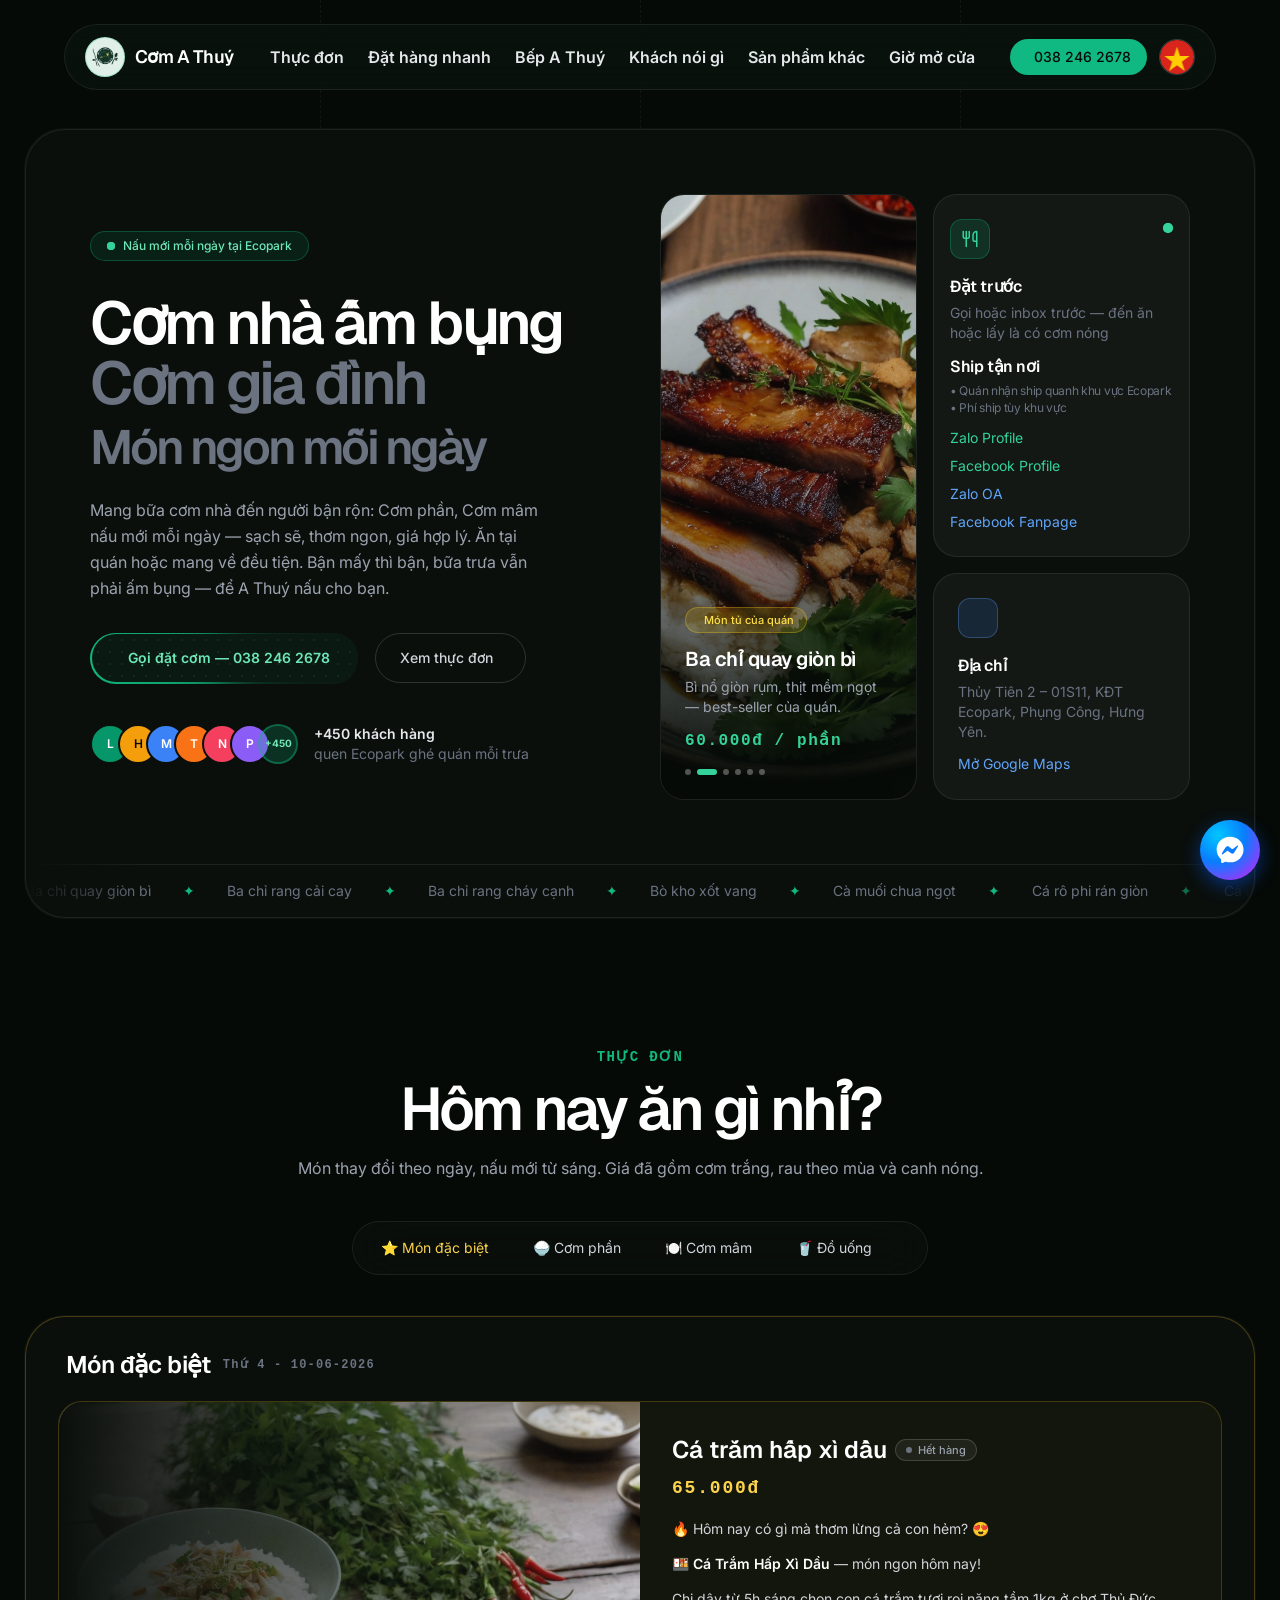
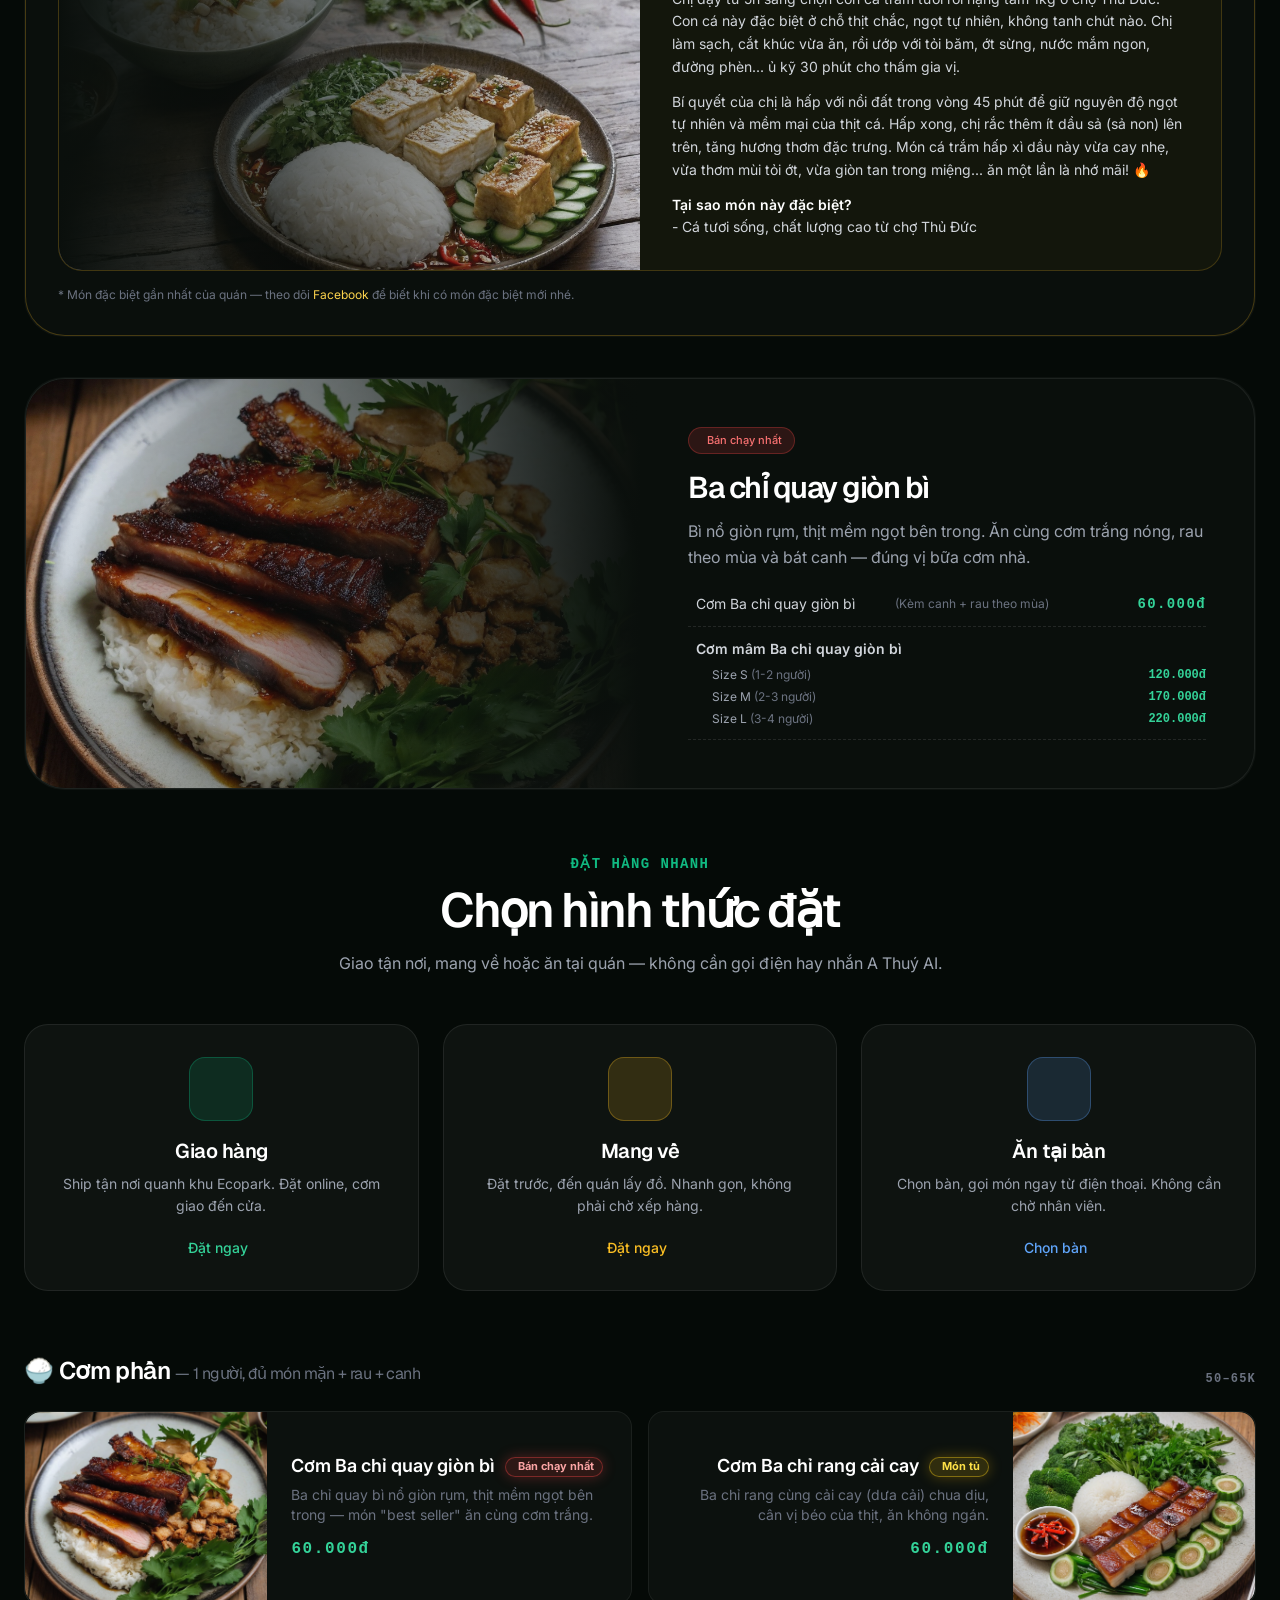
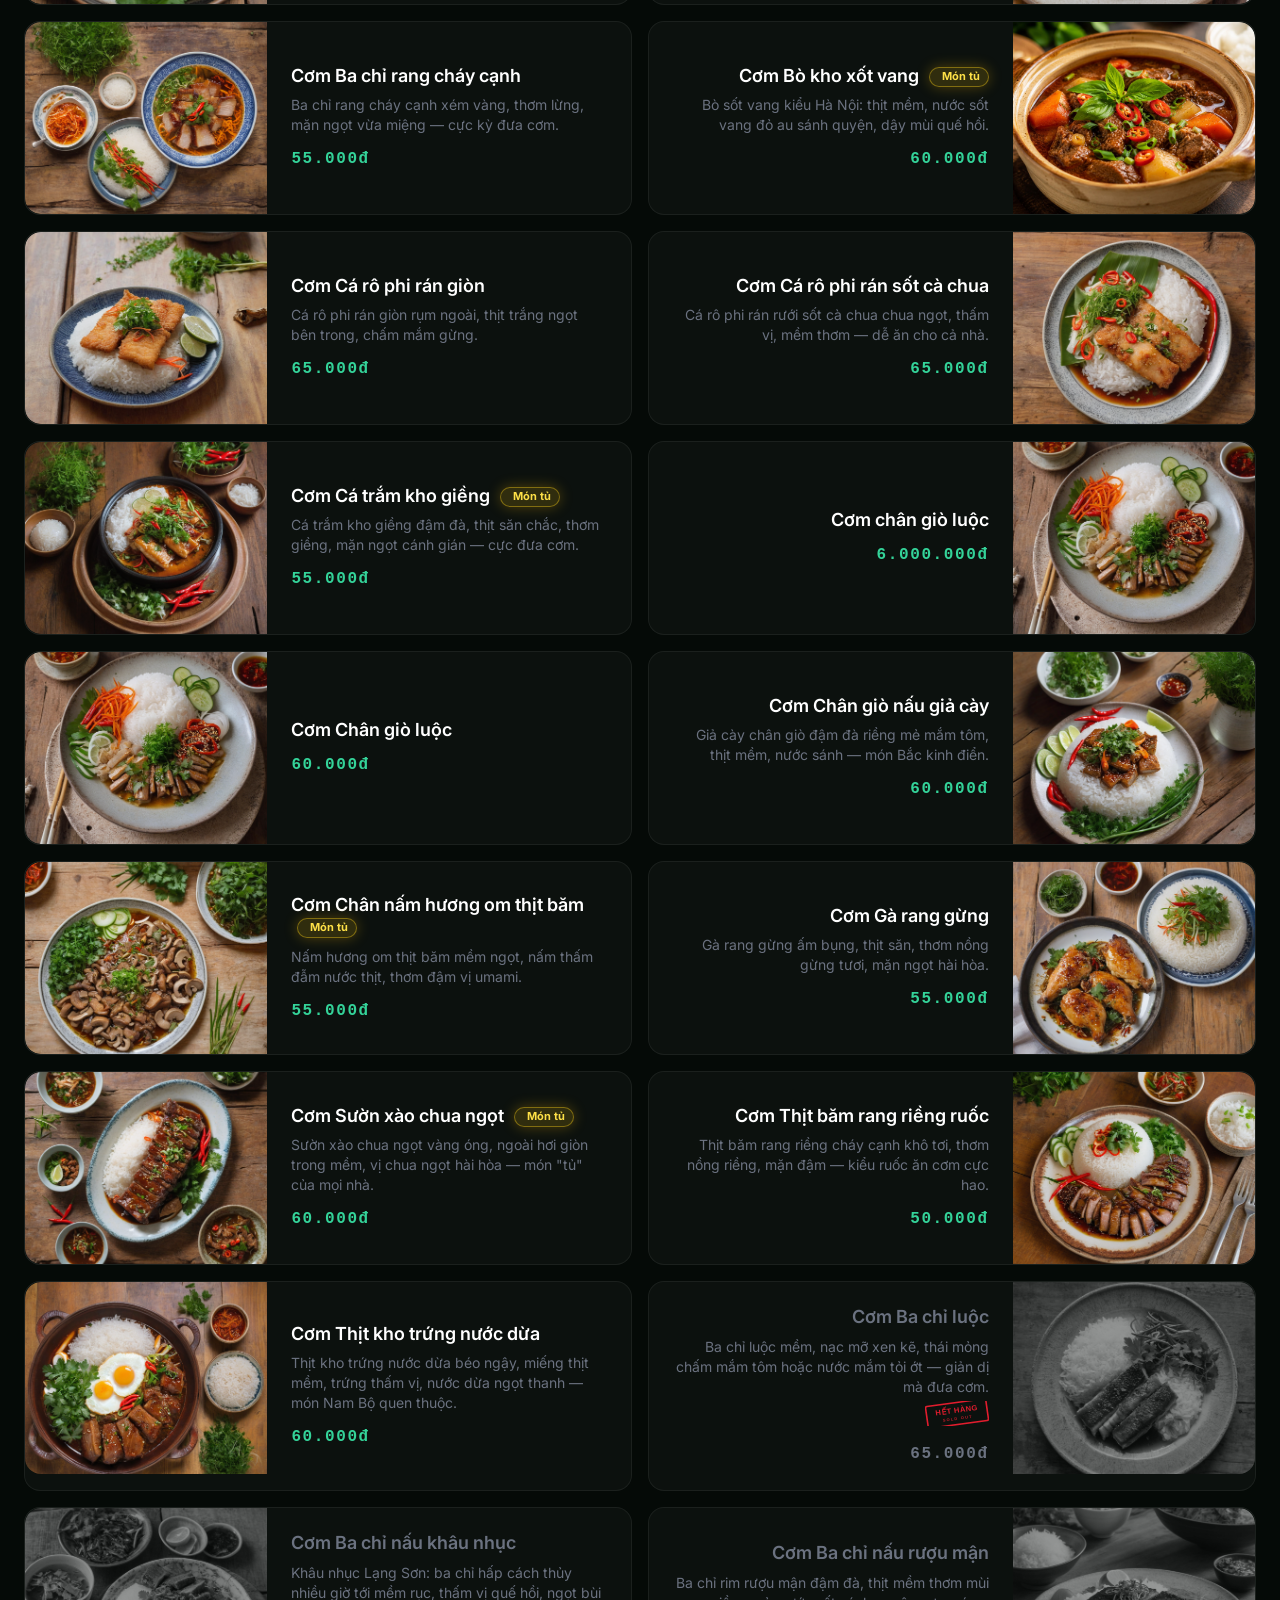
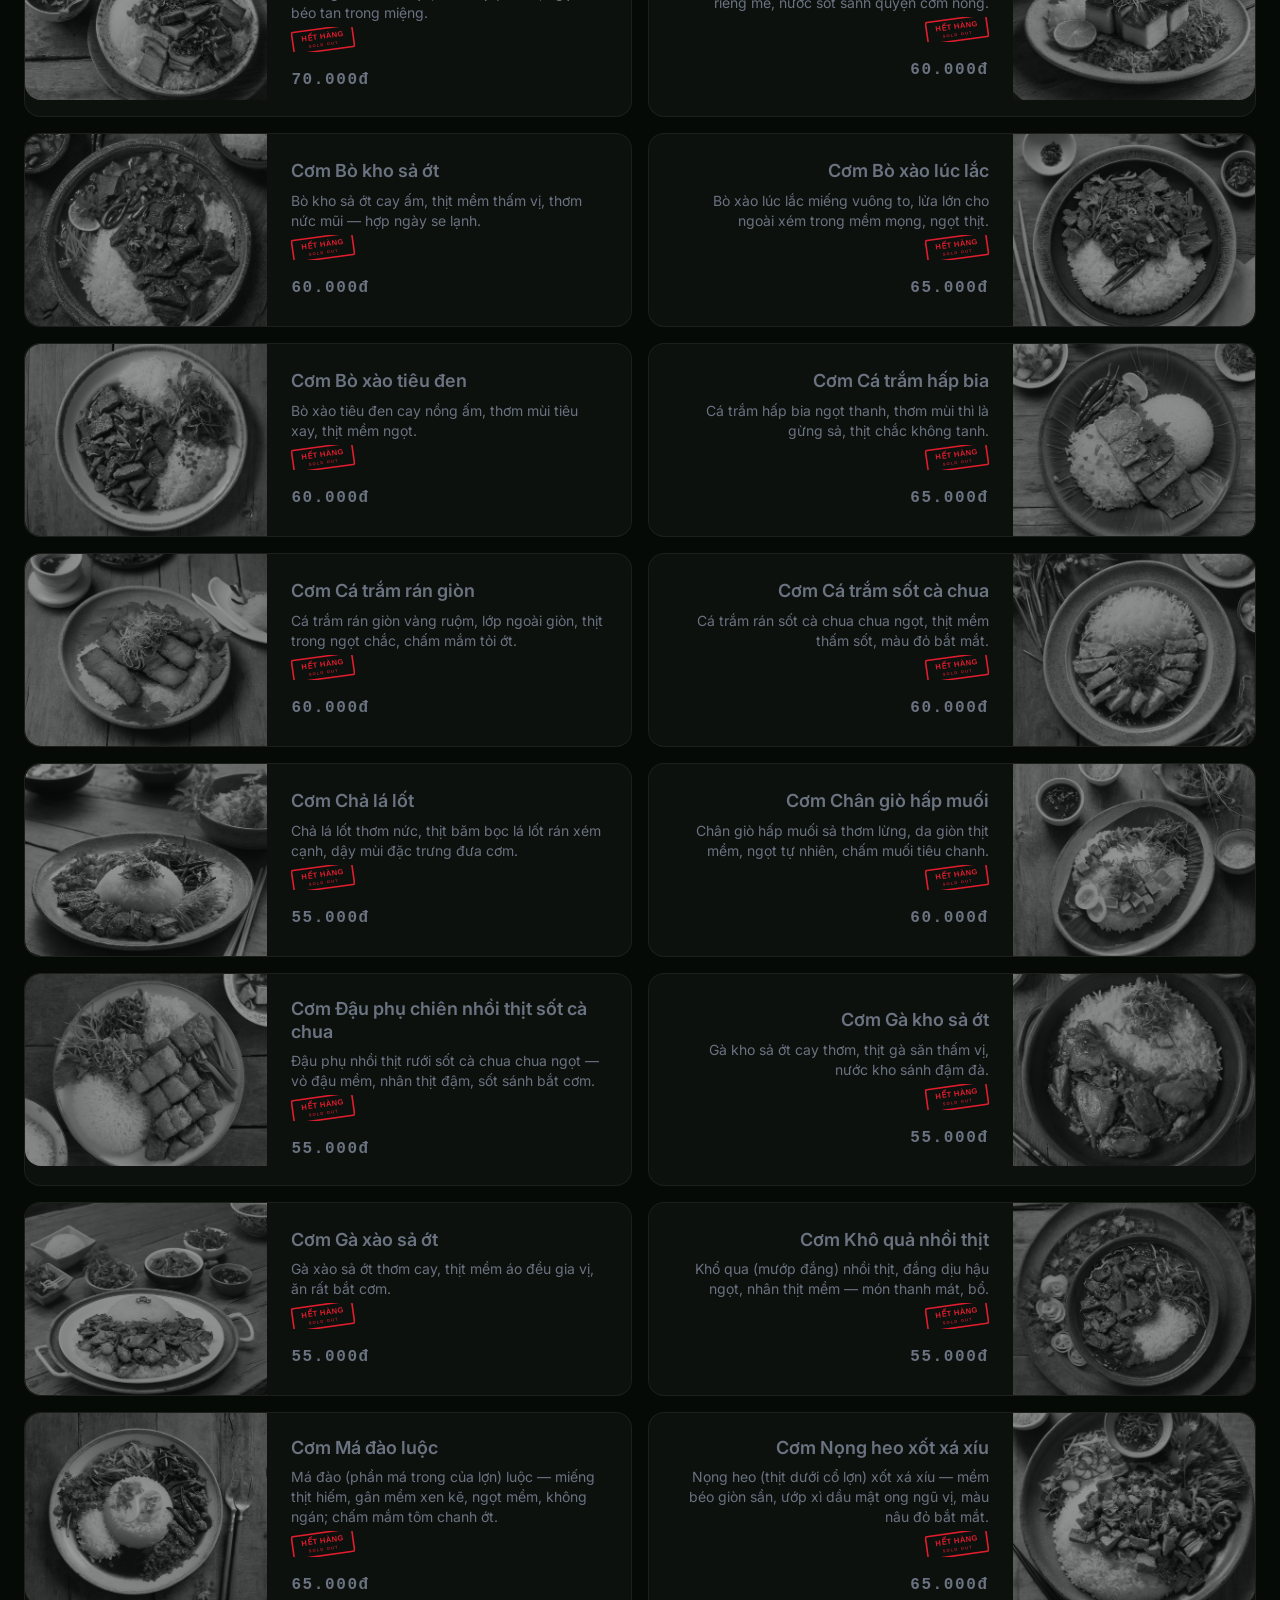
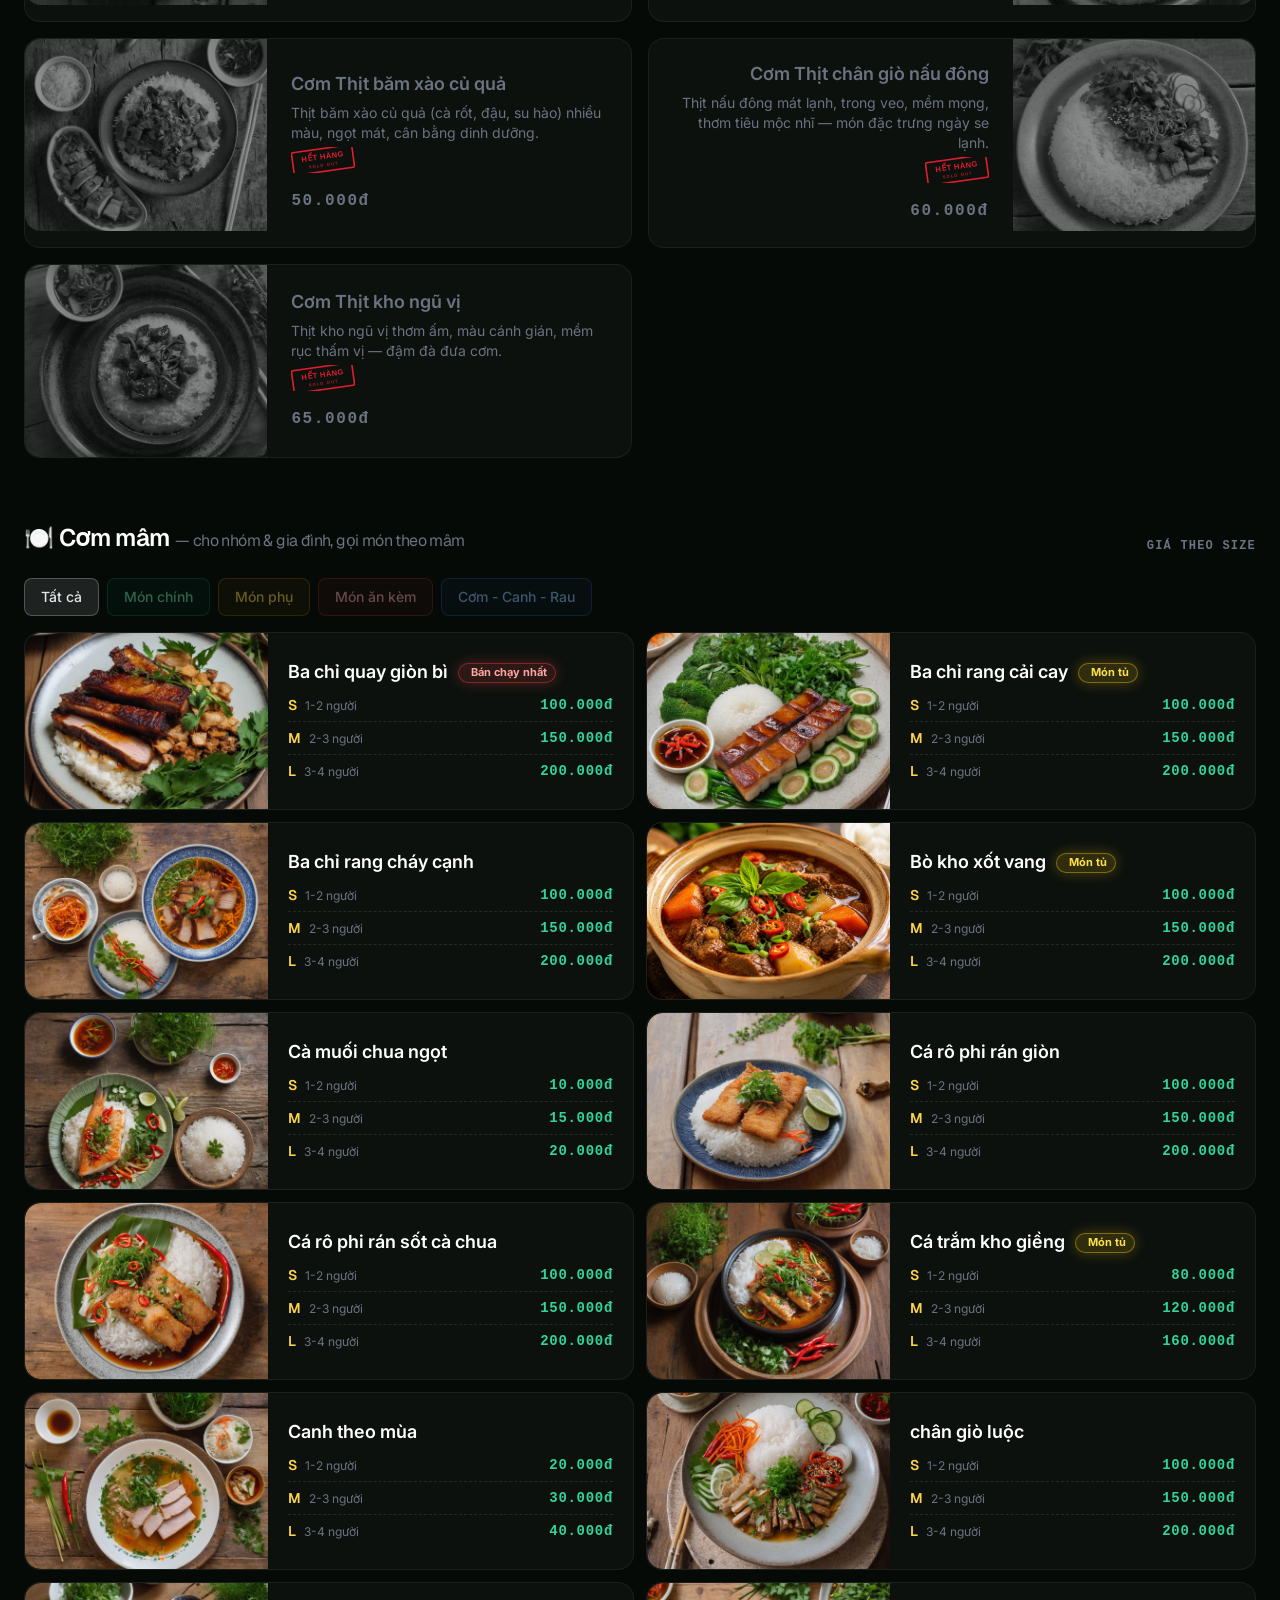
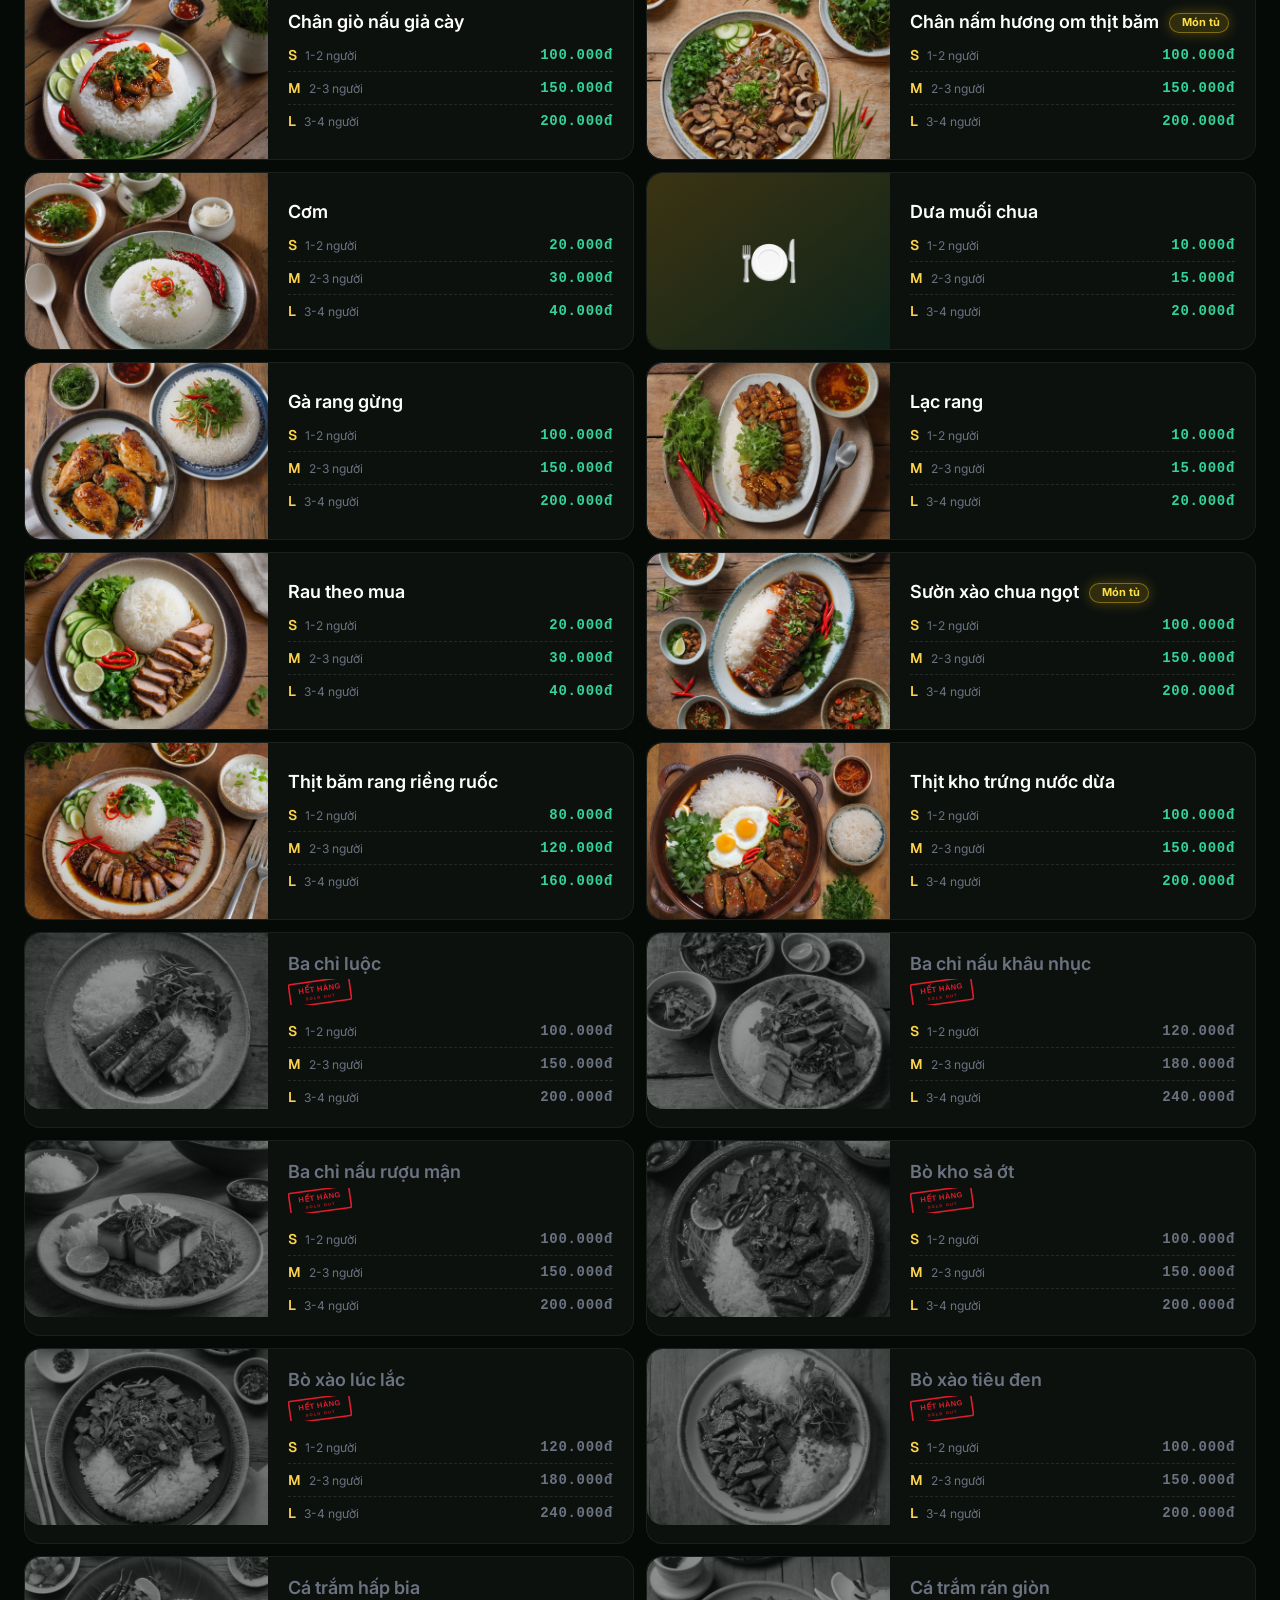
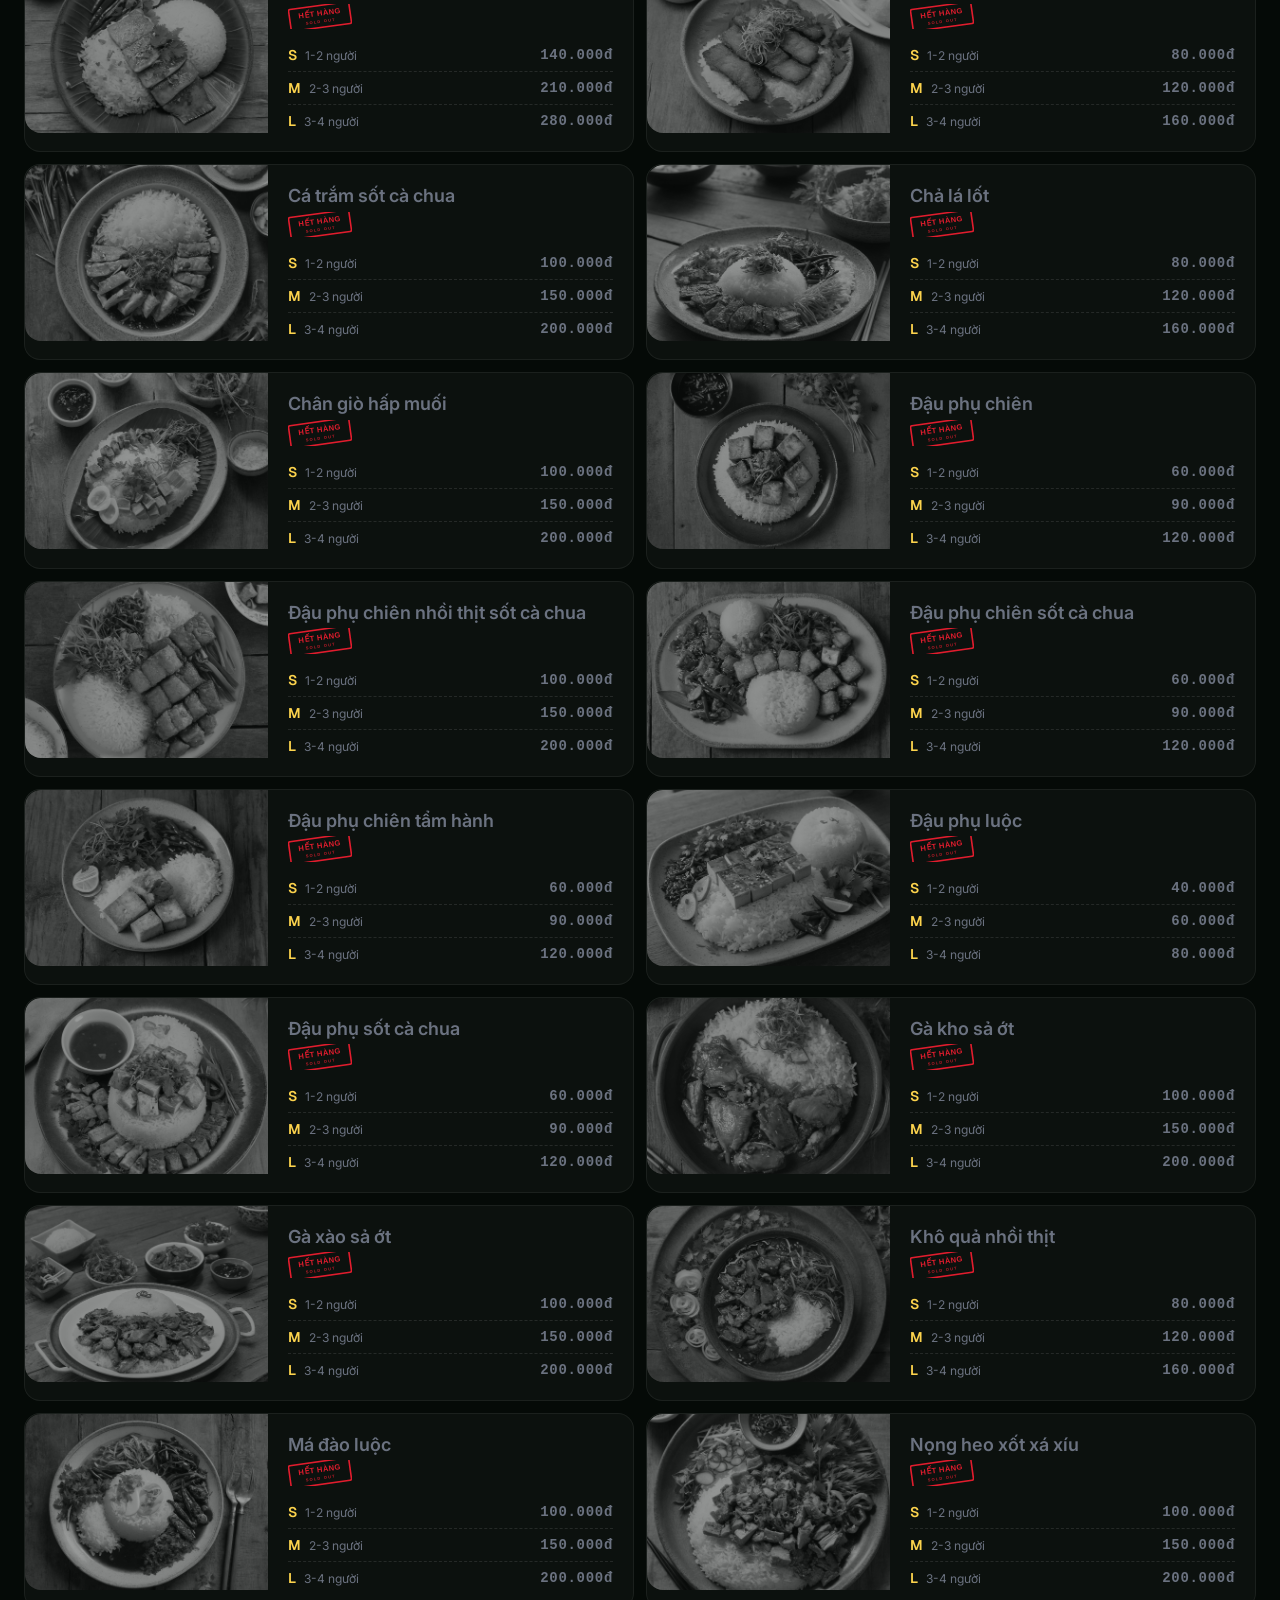
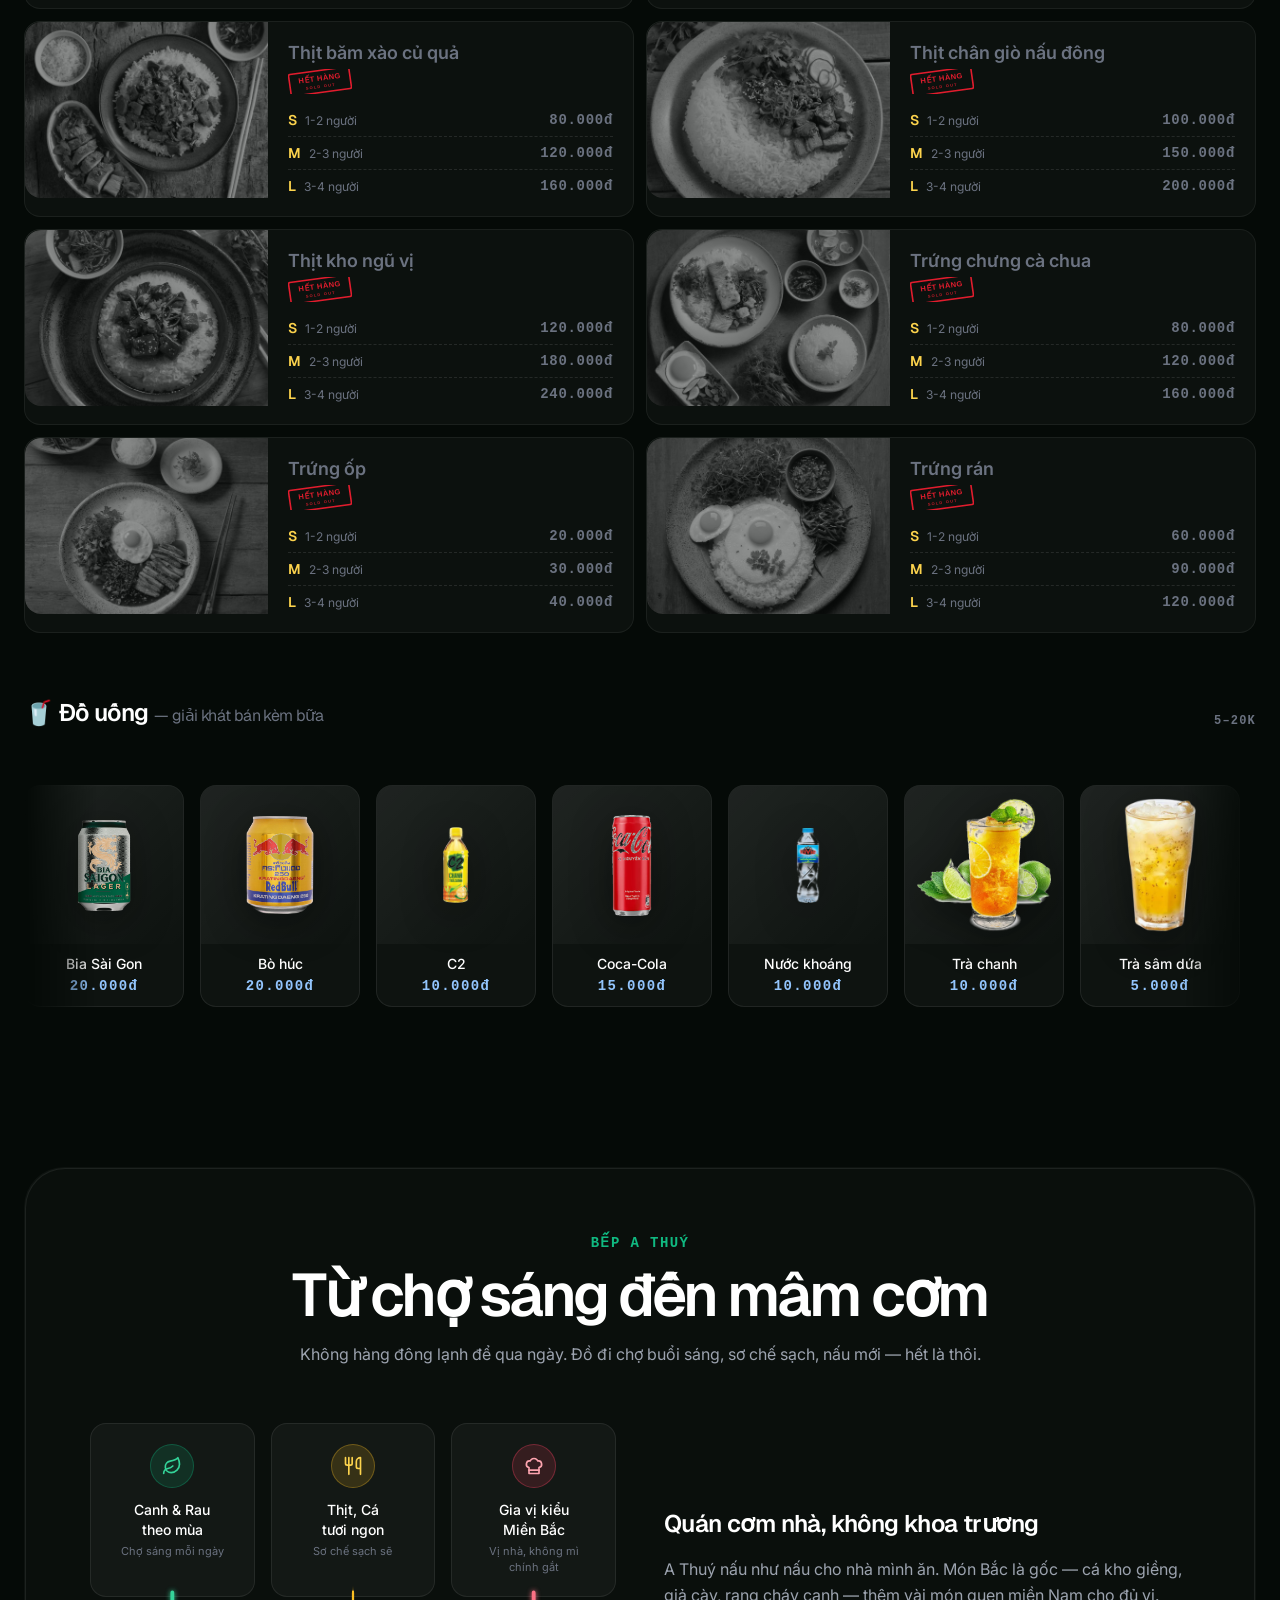
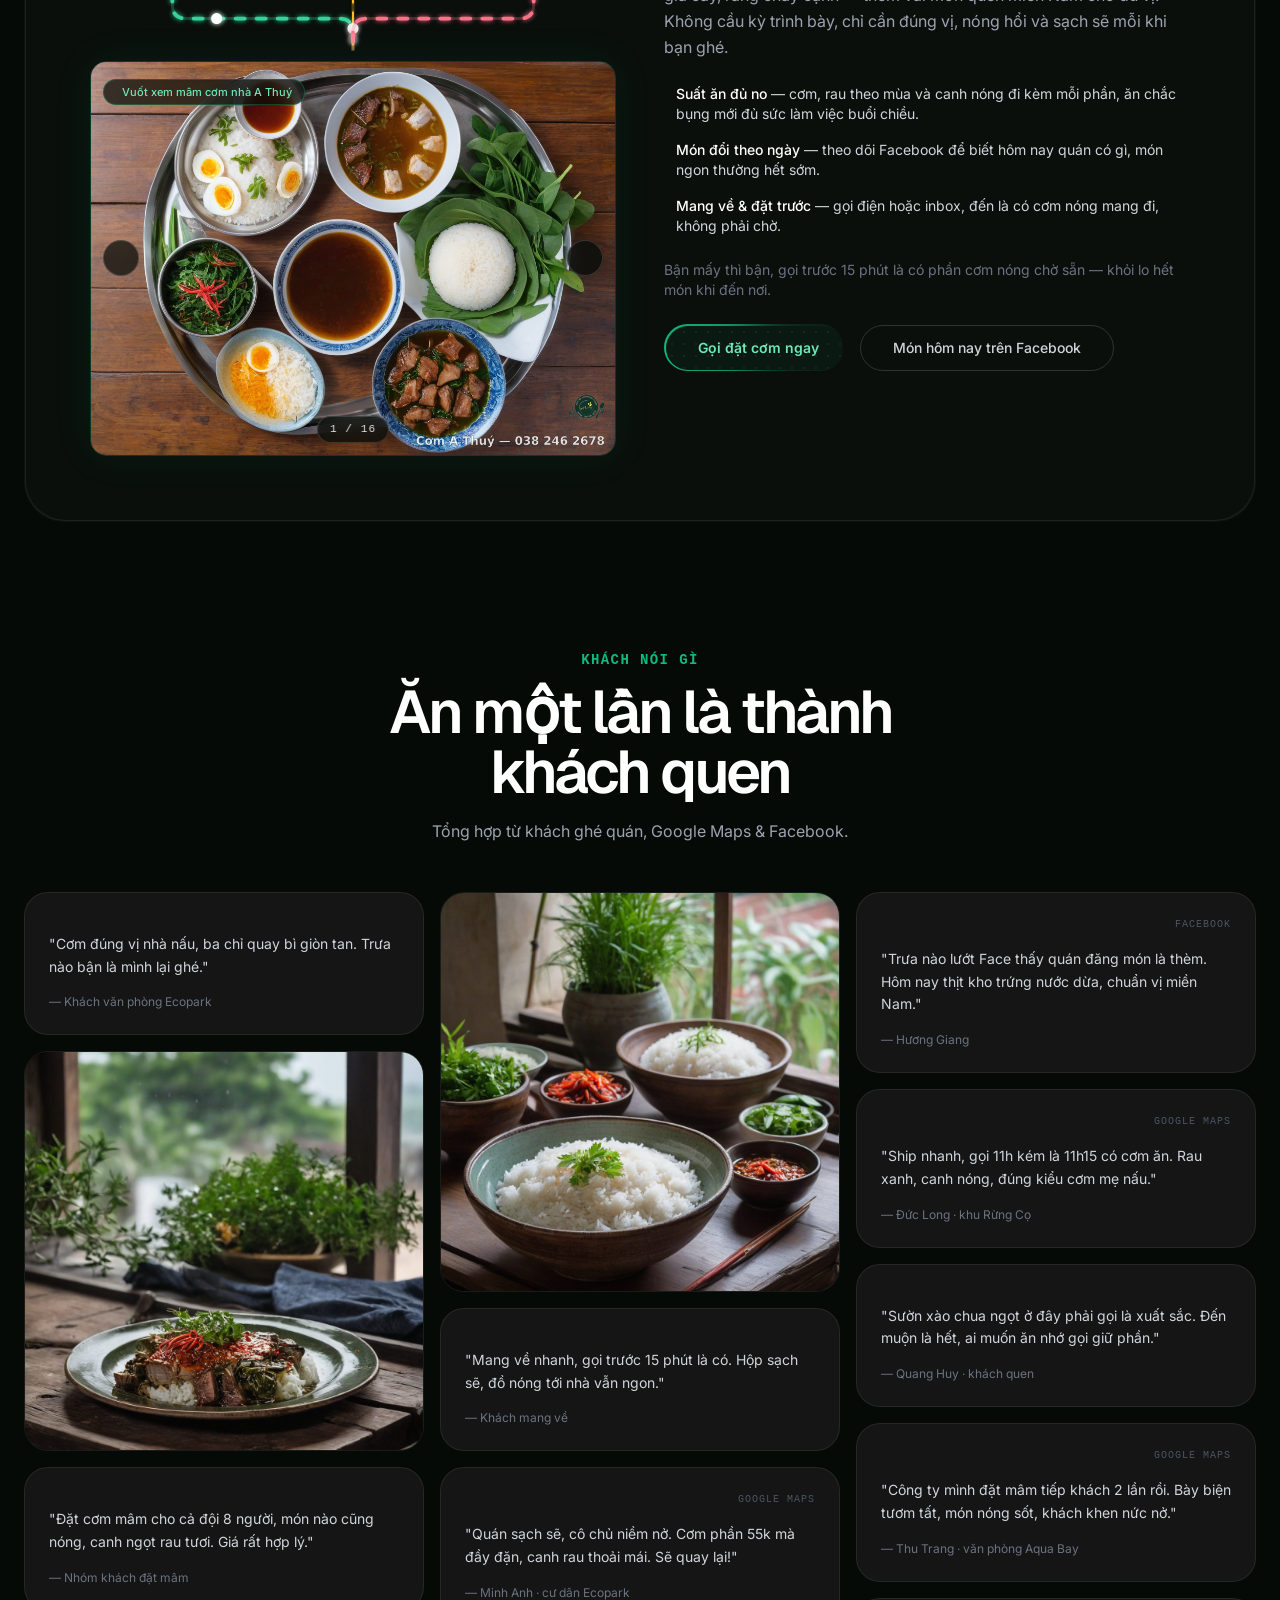
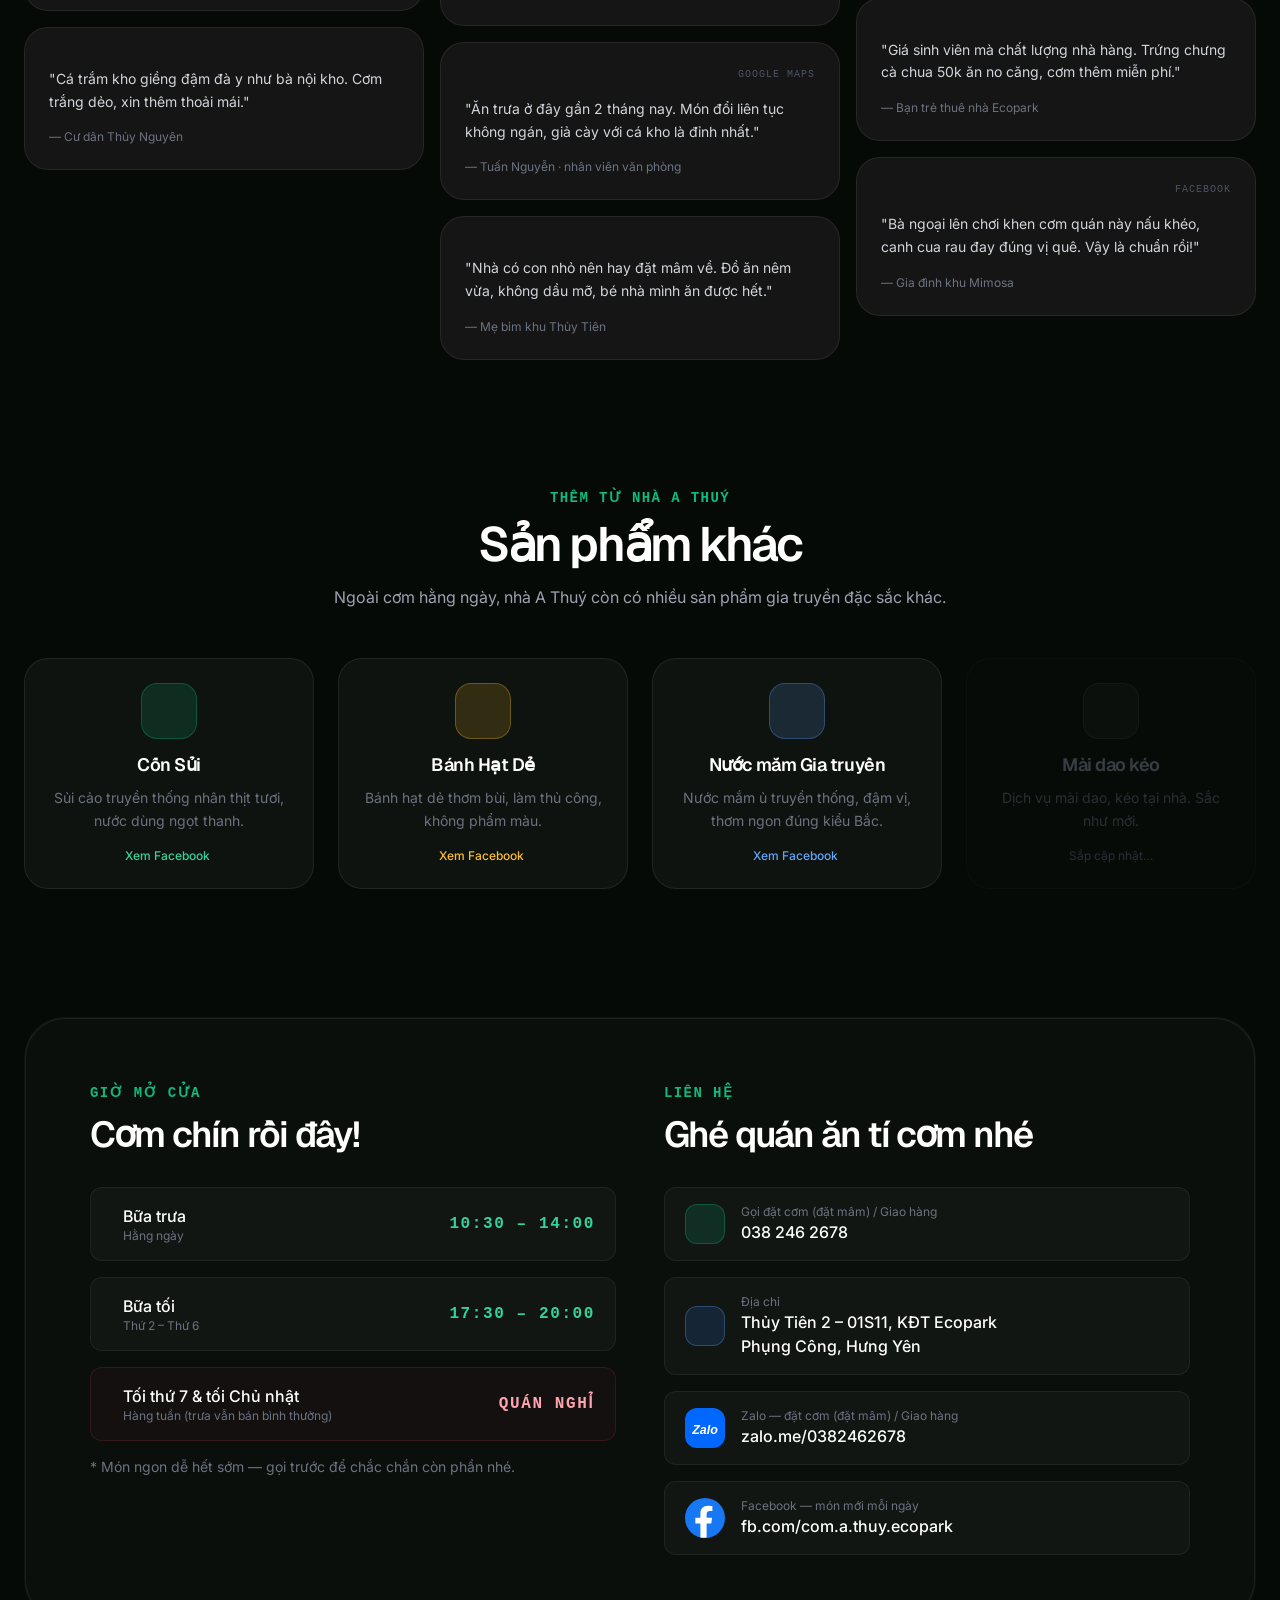
==== index.html @ 628eebf4 "deploy 2026-07-22 18:22:07" ====
<!DOCTYPE html>
<html lang="vi">
<head>
  <meta charset="UTF-8">
  <meta name="viewport" content="width=device-width, initial-scale=1.0">
  <title>Cơm A Thuý — Cơm nhà ấm bụng tại Ecopark</title>
  <link rel="icon" type="image/png" href="assets/img/logo.png">
  <meta name="description" content="Cơm A Thuý — quán cơm nhà tại KĐT Ecopark. Cơm phần, cơm mâm nấu mới mỗi ngày, sạch, thơm, giá hợp lý. Gọi 038 246 2678.">
  <!-- Self-hosted (verified sha384) — tránh rủi ro CDN & lỗi CORS khi mở file trực tiếp -->
  <script src="assets/js/tailwind-3.4.16.min.js"></script>
  <script src="assets/js/iconify-icon-2.1.0.min.js"></script>
  <link rel="preconnect" href="https://fonts.googleapis.com">
  <link rel="preconnect" href="https://fonts.gstatic.com" crossorigin>
  <link href="https://fonts.googleapis.com/css2?family=Inter:wght@300;400;500;600&family=Geist:wght@300;400;500;600;700&display=swap" rel="stylesheet">
  <script>
    tailwind.config = {
      theme: {
        extend: {
          fontFamily: {
            sans: ['Inter', 'sans-serif'],
            display: ['Geist', 'sans-serif'],
          },
          colors: {
            night: '#050a07',
            surface: '#0a0f0c',
          }
        }
      }
    }
  </script>
  <style>
    body { font-family: 'Inter', sans-serif; }
    .font-display { font-family: 'Geist', sans-serif; }

    /* ===== Spotlight card (mouse-tracking radial gradient) ===== */
    .spotlight-card {
      position: relative;
      border-radius: 40px;
      background: rgba(255, 255, 255, 0.04);
      overflow: hidden;
    }
    .spotlight-card::before {
      content: "";
      position: absolute;
      inset: 0;
      border-radius: inherit;
      opacity: 0;
      transition: opacity 0.5s ease;
      background: radial-gradient(600px circle at var(--mouse-x, 50%) var(--mouse-y, 50%), rgba(16, 185, 129, 0.15), transparent 40%);
      z-index: 1;
      pointer-events: none;
    }
    .spotlight-card:hover::before { opacity: 1; }
    .spotlight-inner {
      position: relative;
      border-radius: 40px;
      background: #0a0f0c;
      margin: 1px;
      z-index: 2;
      overflow: hidden;
    }
    .spotlight-inner::after {
      content: "";
      position: absolute;
      inset: 0;
      border-radius: inherit;
      opacity: 0;
      transition: opacity 0.5s ease;
      background: radial-gradient(800px circle at var(--mouse-x, 50%) var(--mouse-y, 50%), rgba(16, 185, 129, 0.06), transparent 40%);
      pointer-events: none;
    }
    .spotlight-card:hover .spotlight-inner::after { opacity: 1; }

    /* ===== Glass nav ===== */
    .glass-nav {
      backdrop-filter: blur(16px);
      -webkit-backdrop-filter: blur(16px);
      background: rgba(10, 20, 15, 0.7);
      border: 1px solid rgba(255, 255, 255, 0.08);
    }

    /* ===== Ticker ===== */
    @keyframes ticker { 0% { transform: translateX(0); } 100% { transform: translateX(-50%); } }
    .ticker-track { animation: ticker 60s linear infinite; }
    .ticker-wrap:hover .ticker-track { animation-play-state: paused; }

    /* ===== Đồ uống: marquee 1 dòng chạy vô tận + hover phóng to (Task 4) ===== */
    @keyframes drink-marquee { from { transform: translateX(0); } to { transform: translateX(-50%); } }
    .drink-marquee { animation: drink-marquee 32s linear infinite; width: max-content; }
    .drink-marquee:hover { animation-play-state: paused; }      /* rê vào là dừng để xem */
    .drink-card { transition: transform 0.45s cubic-bezier(0.22, 1, 0.36, 1), border-color 0.45s, box-shadow 0.45s, filter 0.45s, opacity 0.45s; }
    .drink-card:hover {
      transform: scale(1.55);                                    /* chỉ vào ảnh nào → ảnh đó phóng TO hẳn */
      z-index: 30;
      border-color: rgba(96, 165, 250, 0.65);
      box-shadow: 0 26px 64px rgba(0, 0, 0, 0.6);
    }
    /* Rê vào 1 ly → các ly còn lại mờ + lùi nhẹ để ly đang xem nổi bật hẳn */
    #do-uong-list:hover .drink-card:not(:hover) { filter: blur(3px) brightness(0.55); opacity: 0.5; transform: scale(0.92); }
    @media (prefers-reduced-motion: reduce) { .drink-marquee { animation: none; } }

    /* ===== Task: cờ quốc gia cho nút đổi ngôn ngữ — dùng SVG nhúng thay vì emoji cờ 🇻🇳/🇺🇸
       (Windows/Chrome không có font glyph cho emoji cờ, tự fallback hiện chữ "VN"/"US" xấu) ===== */
    .flag-icon {
      display: inline-block; width: 20px; height: 14px; border-radius: 2px;
      background-size: cover; background-position: center; box-shadow: 0 0 0 1px rgba(255,255,255,0.15);
      flex-shrink: 0;
    }
    #lang-toggle-label.flag-icon { width: 100%; height: 100%; border-radius: 50%; box-shadow: none; }
    .flag-icon-vn { background-image: url("data:image/svg+xml,%3Csvg xmlns='http://www.w3.org/2000/svg' viewBox='0 0 30 20'%3E%3Crect width='30' height='20' fill='%23DA251D'/%3E%3Cpath fill='%23FFCD00' d='M15 4l1.76 5.42h5.7l-4.61 3.35 1.76 5.42L15 14.84l-4.61 3.35 1.76-5.42-4.61-3.35h5.7z'/%3E%3C/svg%3E"); }
    .flag-icon-us { background-image: url("data:image/svg+xml,%3Csvg xmlns='http://www.w3.org/2000/svg' viewBox='0 0 30 20'%3E%3Crect width='30' height='20' fill='%23B22234'/%3E%3Cg fill='%23fff'%3E%3Crect y='1.54' width='30' height='1.54'/%3E%3Crect y='4.62' width='30' height='1.54'/%3E%3Crect y='7.69' width='30' height='1.54'/%3E%3Crect y='10.77' width='30' height='1.54'/%3E%3Crect y='13.85' width='30' height='1.54'/%3E%3Crect y='16.92' width='30' height='1.54'/%3E%3C/g%3E%3Crect width='12' height='10.77' fill='%233C3B6E'/%3E%3C/svg%3E"); }

    /* ===== Beam button ===== */
    @keyframes beam-spin { 100% { transform: rotate(360deg); } }
    .beam-spin { animation: beam-spin 3s linear infinite; }
    @keyframes dots-move { 0% { background-position: 0 0; } 100% { background-position: 24px 24px; } }
    .dots-bg {
      background-image: radial-gradient(rgba(255,255,255,0.25) 1px, transparent 1px);
      background-size: 12px 12px;
      animation: dots-move 4s linear infinite;
    }

    /* ===== Steam particles ===== */
    @keyframes steam {
      0% { transform: translateY(0) scale(1); opacity: 0; }
      30% { opacity: 0.6; }
      100% { transform: translateY(-60px) scale(1.6); opacity: 0; }
    }
    .steam-particle { animation: steam 3s infinite ease-out; }

    /* ===== SVG dash flow ===== */
    @keyframes dash { to { stroke-dashoffset: -110; } }
    .animate-dash { stroke-dasharray: 10 100; animation: dash 3s linear infinite; }

    /* ===== Bếp A Thuý: đường nối nguyên liệu → mâm cơm (Task 4) ===== */
    @keyframes flow-dash { to { stroke-dashoffset: -1000; } }
    .flow-line-anim { stroke-dasharray: 9 12; animation: flow-dash 10s linear infinite; }
    .flow-card { position: relative; transition: transform 0.4s ease, border-color 0.4s ease; }
    .flow-card:hover { transform: translateY(-3px); border-color: rgba(16,185,129,0.35); }
    @media (prefers-reduced-motion: reduce) { .flow-line-anim { animation: none; } }

    /* ===== Ping (reservation card) ===== */
    @keyframes soft-ping { 0% { transform: scale(1); opacity: 0.8; } 100% { transform: scale(2.4); opacity: 0; } }
    .soft-ping { animation: soft-ping 1.8s cubic-bezier(0, 0, 0.2, 1) infinite; }

    /* ===== Món đặc biệt: chữ + ngôi sao nhấp nháy, đổi màu sặc sỡ (Task 4) ===== */
    @keyframes special-flash {
      0% { filter: hue-rotate(0deg) brightness(1); opacity: 1; }
      50% { filter: hue-rotate(180deg) brightness(1.4); opacity: 0.45; }
      100% { filter: hue-rotate(360deg) brightness(1); opacity: 1; }
    }
    .special-flash { animation: special-flash 1.8s linear infinite; }
    @media (prefers-reduced-motion: reduce) { .special-flash { animation: none; } }

    html { scroll-behavior: smooth; }
    .no-scrollbar::-webkit-scrollbar { display: none; }
    .no-scrollbar { -ms-overflow-style: none; scrollbar-width: none; }
  </style>
</head>
<body class="bg-[#050a07] text-white antialiased selection:bg-emerald-500/30 overflow-x-hidden">

  <!-- ===== Fixed background: cubes texture + vertical dashed grid ===== -->
  <div class="fixed inset-0 z-0 pointer-events-none" aria-hidden="true">
    <div class="absolute inset-0 opacity-40" style="background-image: url('https://www.transparenttextures.com/patterns/cubes.png'); mix-blend-mode: overlay;"></div>
    <div class="relative mx-auto max-w-7xl h-full">
      <div class="absolute left-1/4 top-0 h-full border-l border-dashed border-white/5"></div>
      <div class="absolute left-1/2 top-0 h-full border-l border-dashed border-white/5"></div>
      <div class="absolute left-3/4 top-0 h-full border-l border-dashed border-white/5"></div>
    </div>
  </div>

  <!-- ===== Navigation ===== -->
  <nav class="fixed top-6 left-1/2 -translate-x-1/2 z-50 w-[92%] max-w-6xl">
    <div class="glass-nav rounded-full px-5 py-3 flex items-center justify-between">
      <a href="#top" class="flex items-center gap-2.5 shrink-0 whitespace-nowrap">
        <span class="w-10 h-10 rounded-full bg-emerald-50/95 border border-emerald-500/30 flex items-center justify-center overflow-hidden p-1.5">
          <img src="assets/img/logo-transparent.png" alt="Logo Cơm A Thuý" class="w-full h-full object-contain">
        </span>
        <span class="font-display font-semibold tracking-tight text-lg">Cơm A Thuý</span>
      </a>
      <div class="hidden xl:flex items-center gap-6 text-base font-semibold text-gray-200 whitespace-nowrap">
        <a href="#menu" data-i18n="nav-menu" class="hover:text-emerald-400 transition-colors duration-500">Thực đơn</a>
        <a href="#dat-hang" data-i18n="nav-dat-hang" class="hover:text-emerald-400 transition-colors duration-500">Đặt hàng nhanh</a>
        <a href="#about" data-i18n="nav-about" class="hover:text-emerald-400 transition-colors duration-500">Bếp A Thuý</a>
        <a href="#space" data-i18n="nav-space" class="hover:text-emerald-400 transition-colors duration-500">Khách nói gì</a>
        <a href="#san-pham-khac" data-i18n="nav-san-pham-khac" class="hover:text-emerald-400 transition-colors duration-500">Sản phẩm khác</a>
        <a href="#hours" data-i18n="nav-hours" class="hover:text-emerald-400 transition-colors duration-500">Giờ mở cửa</a>
      </div>
      <div class="flex items-center gap-3 shrink-0">
        <a href="tel:0382462678" class="hidden sm:inline-flex items-center gap-2 text-sm font-medium bg-emerald-500 hover:bg-emerald-400 text-[#050a07] rounded-full px-4 py-2 transition-colors duration-500">
          <iconify-icon icon="solar:phone-calling-bold-duotone" width="16"></iconify-icon>
          038 246 2678
        </a>
        <!-- Task 5: nút đổi ngôn ngữ EN/VI -->
        <div class="relative">
          <button id="lang-toggle-btn" type="button" aria-haspopup="true" aria-expanded="false" aria-label="Đổi ngôn ngữ / Change language"
            class="w-9 h-9 rounded-full border border-white/15 bg-white/5 hover:bg-white/10 flex items-center justify-center overflow-hidden transition-colors duration-300">
            <span id="lang-toggle-label" class="flag-icon flag-icon-vn"></span>
          </button>
          <div id="lang-dropdown" class="hidden absolute right-0 top-12 w-44 rounded-2xl border border-white/10 bg-[#0a0f0c]/95 backdrop-blur-xl shadow-xl overflow-hidden py-1 z-50">
            <button type="button" data-lang="vi" class="lang-option w-full flex items-center gap-2.5 px-4 py-2.5 text-sm text-gray-200 hover:bg-white/5 transition-colors duration-200">
              <span class="flag-icon flag-icon-vn"></span> Tiếng Việt
            </button>
            <button type="button" data-lang="en" class="lang-option w-full flex items-center gap-2.5 px-4 py-2.5 text-sm text-gray-200 hover:bg-white/5 transition-colors duration-200">
              <span class="flag-icon flag-icon-us"></span> English
            </button>
          </div>
        </div>
        <button id="mobile-menu-btn" type="button" aria-haspopup="true" aria-expanded="false" aria-controls="mobile-menu-dropdown" class="xl:hidden text-2xl text-gray-300" aria-label="Mở menu">
          <iconify-icon icon="solar:hamburger-menu-bold-duotone"></iconify-icon>
        </button>
      </div>
    </div>
    <!-- Task 1 (2026-07-08): menu mobile — nút hamburger trước đây không mở gì cả (thiếu hẳn panel + JS) -->
    <div id="mobile-menu-dropdown" class="hidden xl:hidden mt-3 glass-nav rounded-3xl px-3 py-3 flex flex-col gap-1 text-base font-semibold text-gray-200">
      <a href="#menu" data-i18n="nav-menu" class="px-4 py-3 rounded-xl hover:bg-white/5 hover:text-emerald-400 transition-colors duration-300">Thực đơn</a>
      <a href="#dat-hang" data-i18n="nav-dat-hang" class="px-4 py-3 rounded-xl hover:bg-white/5 hover:text-emerald-400 transition-colors duration-300">Đặt hàng nhanh</a>
      <a href="#about" data-i18n="nav-about" class="px-4 py-3 rounded-xl hover:bg-white/5 hover:text-emerald-400 transition-colors duration-300">Bếp A Thuý</a>
      <a href="#space" data-i18n="nav-space" class="px-4 py-3 rounded-xl hover:bg-white/5 hover:text-emerald-400 transition-colors duration-300">Khách nói gì</a>
      <a href="#san-pham-khac" data-i18n="nav-san-pham-khac" class="px-4 py-3 rounded-xl hover:bg-white/5 hover:text-emerald-400 transition-colors duration-300">Sản phẩm khác</a>
      <a href="#hours" data-i18n="nav-hours" class="px-4 py-3 rounded-xl hover:bg-white/5 hover:text-emerald-400 transition-colors duration-300">Giờ mở cửa</a>
      <a href="tel:0382462678" class="mt-1 inline-flex items-center justify-center gap-2 rounded-full bg-emerald-500 hover:bg-emerald-400 text-[#050a07] px-4 py-3 text-sm">
        <iconify-icon icon="solar:phone-calling-bold-duotone" width="16"></iconify-icon>
        038 246 2678
      </a>
    </div>
  </nav>

  <main id="top" class="relative z-10 mx-auto max-w-7xl px-4 sm:px-6">

    <!-- ===== SECTION 1 — HERO ===== -->
    <section class="mt-32">
      <div class="spotlight-card">
        <div class="spotlight-inner border border-white/[0.08]">
          <div class="grid lg:grid-cols-2 gap-10 p-8 sm:p-12 lg:p-16">

            <!-- Left: headline -->
            <div class="flex flex-col justify-center">
              <div class="inline-flex items-center gap-2 self-start rounded-full border border-emerald-500/30 bg-emerald-500/10 px-4 py-1.5 text-xs font-medium text-emerald-300 mb-8">
                <span class="relative flex h-2 w-2">
                  <span class="soft-ping absolute inline-flex h-full w-full rounded-full bg-emerald-400"></span>
                  <span class="relative inline-flex h-2 w-2 rounded-full bg-emerald-400"></span>
                </span>
                <span data-i18n="hero-badge">Nấu mới mỗi ngày tại Ecopark</span>
              </div>
              <h1 data-i18n-html="hero-h1" class="font-display font-semibold tracking-[-0.05em] text-4xl sm:text-5xl lg:text-6xl leading-[1.2]">
                Cơm nhà ấm bụng<br>
                <span class="text-gray-500">Cơm gia đình</span><br>
                <span class="text-gray-500 text-3xl sm:text-4xl lg:text-5xl whitespace-nowrap">Món ngon mỗi ngày</span>
              </h1>
              <p data-i18n="hero-p" class="mt-6 text-gray-400 leading-relaxed max-w-md">
                Mang bữa cơm nhà đến người bận rộn: Cơm phần, Cơm mâm nấu mới mỗi ngày —
                sạch sẽ, thơm ngon, giá hợp lý. Ăn tại quán hoặc mang về đều tiện.
                Bận mấy thì bận, bữa trưa vẫn phải ấm bụng — để A Thuý nấu cho bạn.
              </p>

              <div class="mt-8 flex flex-wrap items-center gap-4">
                <!-- Primary beam button -->
                <a href="tel:0382462678" class="relative inline-flex overflow-hidden rounded-full p-[1.5px] group">
                  <span class="beam-spin absolute inset-[-100%]" style="background: conic-gradient(from 90deg at 50% 50%, transparent 0%, #10b981 50%, transparent 100%);"></span>
                  <span class="relative inline-flex items-center gap-2 rounded-full bg-[#0a1a12] px-7 py-3.5 text-sm font-semibold text-emerald-300 group-hover:text-emerald-200 transition-colors duration-500 overflow-hidden">
                    <span class="dots-bg absolute inset-0 opacity-20"></span>
                    <iconify-icon icon="solar:phone-calling-bold-duotone" width="18"></iconify-icon>
                    <span data-i18n="hero-btn-call">Gọi đặt cơm — 038 246 2678</span>
                  </span>
                </a>
                <!-- Secondary button -->
                <a href="#menu" class="inline-flex items-center gap-2 rounded-full border border-white/15 hover:border-emerald-500/50 px-6 py-3.5 text-sm font-medium text-gray-300 hover:text-white transition-all duration-500">
                  <span data-i18n="hero-btn-menu">Xem thực đơn</span>
                  <iconify-icon icon="solar:arrow-right-up-bold-duotone" width="16"></iconify-icon>
                </a>
              </div>

              <!-- Social proof -->
              <div class="mt-10 flex items-center gap-4">
                <div class="flex -space-x-3">
                  <span class="w-10 h-10 rounded-full border-2 border-[#0a0f0c] bg-emerald-600 flex items-center justify-center text-xs font-semibold">L</span>
                  <span class="w-10 h-10 rounded-full border-2 border-[#0a0f0c] bg-amber-500 flex items-center justify-center text-xs font-semibold text-[#050a07]">H</span>
                  <span class="w-10 h-10 rounded-full border-2 border-[#0a0f0c] bg-blue-500 flex items-center justify-center text-xs font-semibold">M</span>
                  <span class="w-10 h-10 rounded-full border-2 border-[#0a0f0c] bg-orange-500 flex items-center justify-center text-xs font-semibold">T</span>
                  <span class="w-10 h-10 rounded-full border-2 border-[#0a0f0c] bg-rose-500 flex items-center justify-center text-xs font-semibold">N</span>
                  <span class="w-10 h-10 rounded-full border-2 border-[#0a0f0c] bg-violet-500 flex items-center justify-center text-xs font-semibold">P</span>
                  <span class="w-10 h-10 rounded-full border-2 border-[#0a0f0c] bg-emerald-500/20 border-emerald-500/40 flex items-center justify-center text-[10px] font-bold text-emerald-300">+450</span>
                </div>
                <p class="text-sm text-gray-500"><span data-i18n="hero-social-count" class="text-gray-200 font-semibold">+450 khách hàng</span><br><span data-i18n="hero-social-sub">quen Ecopark ghé quán mỗi trưa</span></p>
              </div>
            </div>

            <!-- Right: card cluster -->
            <div class="grid grid-cols-1 sm:grid-cols-2 gap-4 content-center">
              <!-- Tall specialty card: carousel món tủ -->
              <div id="signature-carousel" class="sm:row-span-2 relative rounded-[24px] overflow-hidden border border-white/[0.08] min-h-[320px] group">
                <!-- Track ảnh trượt ngang -->
                <div class="sig-track absolute inset-0 flex transition-transform duration-700 ease-in-out">
                  <img src="assets/img/dishes/bo-kho-xot-vang.jpg" alt="Bò kho xốt vang" class="w-full h-full object-cover shrink-0">
                  <img src="assets/img/dishes/ba-chi-quay-gion-bi.png" alt="Ba chỉ quay giòn bì" class="w-full h-full object-cover shrink-0">
                  <img src="assets/img/dishes/ca-tram-kho-gieng.png" alt="Cá trắm kho giềng" class="w-full h-full object-cover shrink-0">
                  <img src="assets/img/dishes/suon-xao-chua-ngot.png" alt="Sườn xào chua ngọt" class="w-full h-full object-cover shrink-0">
                  <img src="assets/img/dishes/ba-chi-rang-cai-cay.png" alt="Ba chỉ rang cải cay" class="w-full h-full object-cover shrink-0">
                  <img src="assets/img/dishes/chan-nam-huong-om-thit-bam.png" alt="Chân nấm hương om thịt băm" class="w-full h-full object-cover shrink-0">
                </div>
                <div class="absolute inset-0 bg-gradient-to-t from-[#050a07] via-[#050a07]/30 to-transparent pointer-events-none"></div>
                <div class="relative h-full flex flex-col justify-end p-6 pointer-events-none">
                  <span class="inline-flex self-start items-center gap-1.5 rounded-full bg-yellow-400/15 border border-yellow-400/30 text-yellow-300 text-[11px] font-medium px-3 py-1 mb-3">
                    <iconify-icon icon="solar:star-bold-duotone" width="12"></iconify-icon>
                    <span data-i18n="sig-badge">Món tủ của quán</span>
                  </span>
                  <div class="sig-caption transition-opacity duration-300">
                    <h3 class="sig-name font-display font-semibold text-xl tracking-tight">Bò kho xốt vang</h3>
                    <p class="sig-desc text-sm text-gray-400 mt-1">Kiểu Hà Nội — thịt mềm, sốt vang đỏ au, dậy mùi quế hồi.</p>
                    <p class="sig-price font-mono font-bold tracking-[0.1em] text-emerald-400 mt-3">60.000đ / phần</p>
                  </div>
                  <!-- Chấm chuyển slide -->
                  <div class="sig-dots flex gap-1.5 mt-4 pointer-events-auto"></div>
                </div>
              </div>

              <!-- Reservation card -->
              <div class="relative rounded-[24px] overflow-hidden border border-white/[0.08] bg-white/[0.04] px-4 py-6">
                <div class="flex items-start justify-between">
                  <span class="w-10 h-10 rounded-xl bg-emerald-500/15 border border-emerald-500/30 flex items-center justify-center text-emerald-400">
                    <!-- Utensils icon -->
                    <svg width="18" height="18" viewBox="0 0 24 24" fill="none" stroke="currentColor" stroke-width="2" stroke-linecap="round" stroke-linejoin="round">
                      <path d="M3 2v7c0 1.1.9 2 2 2h4a2 2 0 0 0 2-2V2"/>
                      <path d="M7 2v20"/>
                      <path d="M21 15V2v0a5 5 0 0 0-5 5v6c0 1.1.9 2 2 2h3Zm0 0v7"/>
                    </svg>
                  </span>
                  <span class="relative flex h-2.5 w-2.5 mt-1">
                    <span class="soft-ping absolute inline-flex h-full w-full rounded-full bg-emerald-400"></span>
                    <span class="relative inline-flex h-2.5 w-2.5 rounded-full bg-emerald-400"></span>
                  </span>
                </div>
                <h4 data-i18n="rsv-title-1" class="font-display font-semibold tracking-tight mt-4">Đặt trước</h4>
                <p data-i18n="rsv-p-1" class="text-sm text-gray-500 mt-1">Gọi hoặc inbox trước — đến ăn hoặc lấy là có cơm nóng</p>
                <h4 data-i18n="rsv-title-2" class="font-display font-semibold tracking-tight mt-3">Ship tận nơi</h4>
                <p data-i18n-html="rsv-p-2" class="text-xs leading-snug tracking-tight text-gray-500 mt-1 whitespace-nowrap">• Quán nhận ship quanh khu vực Ecopark<br>• Phí ship tùy khu vực</p>
                <div class="flex flex-col items-start gap-y-2 mt-3">
                  <a href="https://zalo.me/0382462678" target="_blank" rel="noopener" class="inline-flex items-center gap-1.5 text-sm text-emerald-400 hover:text-emerald-300 transition-colors duration-500">
                    Zalo Profile
                    <iconify-icon icon="solar:arrow-right-up-bold-duotone" width="14"></iconify-icon>
                  </a>
                  <a href="https://www.facebook.com/com.a.thuy.ecopark" target="_blank" rel="noopener" class="inline-flex items-center gap-1.5 text-sm text-emerald-400 hover:text-emerald-300 transition-colors duration-500">
                    Facebook Profile
                    <iconify-icon icon="solar:arrow-right-up-bold-duotone" width="14"></iconify-icon>
                  </a>
                  <a href="https://zalo.me/g/oexewd817" target="_blank" rel="noopener" class="inline-flex items-center gap-1.5 text-sm text-blue-400 hover:text-blue-300 transition-colors duration-500">
                    Zalo OA
                    <iconify-icon icon="solar:arrow-right-up-bold-duotone" width="14"></iconify-icon>
                  </a>
                  <a href="https://www.facebook.com/profile.php?id=61576521156311" target="_blank" rel="noopener" class="inline-flex items-center gap-1.5 text-sm text-blue-400 hover:text-blue-300 transition-colors duration-500">
                    Facebook Fanpage
                    <iconify-icon icon="solar:arrow-right-up-bold-duotone" width="14"></iconify-icon>
                  </a>
                </div>
              </div>

              <!-- Our Space card -->
              <div class="relative rounded-[24px] overflow-hidden border border-white/[0.08] bg-white/[0.04] p-6">
                <span class="w-10 h-10 rounded-xl bg-blue-500/15 border border-blue-400/30 flex items-center justify-center text-blue-400">
                  <iconify-icon icon="solar:map-point-bold-duotone" width="20"></iconify-icon>
                </span>
                <h4 data-i18n="space-title" class="font-display font-semibold tracking-tight mt-4">Địa chỉ</h4>
                <p class="text-sm text-gray-500 mt-1">Thủy Tiên 2 – 01S11, KĐT Ecopark, Phụng Công, Hưng Yên.</p>
                <a href="https://maps.app.goo.gl/MsVhpuoHm8sdxbvs7" target="_blank" rel="noopener" class="inline-flex items-center gap-1.5 text-sm text-blue-400 hover:text-blue-300 mt-3 transition-colors duration-500">
                  <span data-i18n="space-maps-link">Mở Google Maps</span>
                  <iconify-icon icon="solar:arrow-right-up-bold-duotone" width="14"></iconify-icon>
                </a>
              </div>
            </div>
          </div>

          <!-- Ticker -->
          <div class="ticker-wrap relative overflow-hidden border-t border-white/[0.08] py-4" style="mask-image: linear-gradient(to right, transparent, black 10%, black 90%, transparent); -webkit-mask-image: linear-gradient(to right, transparent, black 10%, black 90%, transparent);">
            <!-- JS điền ĐỦ món cơm mâm hôm nay + 3 câu cố định (lặp 2 lần để loop mượt) -->
            <div class="ticker-track flex whitespace-nowrap gap-8 w-max">
              <div id="ticker-items" class="flex items-center gap-8 text-sm text-gray-500"></div>
              <div id="ticker-items-dup" class="flex items-center gap-8 text-sm text-gray-500" aria-hidden="true"></div>
            </div>
          </div>
        </div>
      </div>
    </section>

    <!-- ===== SECTION 2 — MENU ===== -->
    <section id="menu" class="mt-32 scroll-mt-28">
      <div class="text-center max-w-2xl lg:max-w-none mx-auto">
        <p data-i18n="menu-eyebrow" class="font-mono font-bold tracking-[0.1em] text-emerald-500 text-sm uppercase">Thực đơn</p>
        <h2 data-i18n="menu-h2" class="font-display font-semibold tracking-[-0.05em] text-4xl sm:text-6xl mt-3">Hôm nay ăn gì nhỉ?</h2>
        <p data-i18n="menu-p" class="text-gray-400 mt-4 leading-relaxed lg:whitespace-nowrap">Món thay đổi theo ngày, nấu mới từ sáng. Giá đã gồm cơm trắng, rau theo mùa và canh nóng.</p>
      </div>

      <!-- Sticky category bar -->
      <div class="sticky top-24 z-40 mt-10">
        <div class="backdrop-blur-xl bg-[#0a0f0c]/80 border border-white/[0.08] rounded-full px-2 py-2 flex gap-1 overflow-x-auto snap-x no-scrollbar max-w-xl mx-auto">
          <a href="#mon-dac-biet" id="cat-mdb" data-i18n="cat-mdb" class="cat-link special-flash hidden snap-start shrink-0 rounded-full px-5 py-2 text-sm text-amber-300 hover:bg-amber-400/15 transition-colors duration-500">⭐ Món đặc biệt</a>
          <a href="#com-phan" data-i18n="cat-com-phan" class="cat-link snap-start shrink-0 rounded-full px-5 py-2 text-sm text-gray-300 hover:bg-emerald-500/15 hover:text-emerald-300 transition-colors duration-500">🍚 Cơm phần</a>
          <a href="#com-mam" data-i18n="cat-com-mam" class="cat-link snap-start shrink-0 rounded-full px-5 py-2 text-sm text-gray-300 hover:bg-emerald-500/15 hover:text-emerald-300 transition-colors duration-500">🍽️ Cơm mâm</a>
          <a href="#do-uong" data-i18n="cat-do-uong" class="cat-link snap-start shrink-0 rounded-full px-5 py-2 text-sm text-gray-300 hover:bg-emerald-500/15 hover:text-emerald-300 transition-colors duration-500">🥤 Đồ uống</a>
        </div>
      </div>

      <!-- Món đặc biệt — luôn hiện: món hôm nay (còn hàng) hoặc món GẦN NHẤT (hết hàng),
           tự thay khi auto-content có bài món đặc biệt mới (JS điền từ MENU_TODAY) -->
      <div id="mon-dac-biet" class="mt-10 scroll-mt-40 hidden">
        <div class="spotlight-card">
          <div class="spotlight-inner border border-amber-400/25 p-6 sm:p-8">
            <div class="flex flex-wrap items-center gap-2 mb-5">
              <iconify-icon icon="solar:star-bold-duotone" class="special-flash text-amber-300" width="22"></iconify-icon>
              <h3 id="mdb-title" class="special-flash font-display font-semibold tracking-tight text-2xl">Món đặc biệt</h3>
              <span id="mdb-date" class="font-mono font-bold tracking-[0.1em] text-xs text-gray-500 ml-1"></span>
            </div>
            <div id="mdb-list" class="space-y-6"></div>
            <p id="mdb-note" data-i18n-html="mdb-note" class="text-xs text-gray-500 mt-4 hidden">* Món đặc biệt gần nhất của quán — theo dõi <a class="text-amber-300 hover:text-amber-200" href="https://www.facebook.com/com.a.thuy.ecopark/" target="_blank" rel="noopener">Facebook</a> để biết khi có món đặc biệt mới nhé.</p>
          </div>
        </div>
      </div>

      <!-- Feature card: Ba chỉ quay giòn bì -->
      <div class="spotlight-card mt-10">
        <div class="spotlight-inner border border-white/[0.08]">
          <div class="grid lg:grid-cols-2">
            <div class="relative min-h-[300px] overflow-hidden">
              <img src="assets/img/dishes/ba-chi-quay-gion-bi.png" alt="Cơm ba chỉ quay giòn bì" class="absolute inset-0 w-full h-full object-cover">
              <div class="absolute inset-0 bg-gradient-to-r from-transparent to-[#0a0f0c] hidden lg:block"></div>
              <div class="absolute inset-0 bg-gradient-to-t from-[#0a0f0c] to-transparent lg:hidden"></div>
              <!-- steam particles -->
              <div class="absolute bottom-1/3 left-1/3">
                <span class="steam-particle absolute w-6 h-6 rounded-full bg-white/30 blur-md" style="animation-delay: 0s;"></span>
                <span class="steam-particle absolute w-4 h-4 rounded-full bg-white/25 blur-md left-8" style="animation-delay: 1s;"></span>
                <span class="steam-particle absolute w-5 h-5 rounded-full bg-white/20 blur-md left-4 -top-3" style="animation-delay: 2s;"></span>
              </div>
            </div>
            <div class="relative p-8 sm:p-12 flex flex-col justify-center">
              <span class="inline-flex self-start items-center gap-1.5 rounded-full bg-red-500/15 border border-red-500/30 text-red-400 text-[11px] font-medium px-3 py-1">
                <iconify-icon icon="solar:fire-bold-duotone" width="12"></iconify-icon>
                <span data-i18n="bestseller-badge">Bán chạy nhất</span>
              </span>
              <h3 data-i18n="feature-title" class="font-display font-semibold tracking-[-0.05em] text-2xl sm:text-3xl mt-4">Ba chỉ quay giòn bì</h3>
              <p data-i18n="feature-p" class="text-gray-400 mt-3 leading-relaxed">Bì nổ giòn rụm, thịt mềm ngọt bên trong. Ăn cùng cơm trắng nóng, rau theo mùa và bát canh — đúng vị bữa cơm nhà.</p>
              <ul class="mt-6 space-y-3 text-sm">
                <li class="flex items-center justify-between border-b border-dashed border-white/10 pb-3">
                  <span class="text-gray-300 flex items-center gap-2"><iconify-icon icon="solar:check-circle-bold-duotone" class="text-emerald-500" width="16"></iconify-icon> <span data-i18n="feature-li1">Cơm Ba chỉ quay giòn bì</span><br><span data-i18n="feature-li1-note" class="text-xs text-gray-500 ml-6">(Kèm canh + rau theo mùa)</span></span>
                  <span class="font-mono font-bold tracking-[0.1em] text-emerald-400 shrink-0">60.000đ</span>
                </li>
                <li class="border-b border-dashed border-white/10 pb-3">
                  <div class="flex items-center gap-2 mb-2"><iconify-icon icon="solar:check-circle-bold-duotone" class="text-amber-400" width="16"></iconify-icon><span data-i18n="feature-li2" class="text-gray-300 font-semibold">Cơm mâm Ba chỉ quay giòn bì</span></div>
                  <div class="ml-6 space-y-1.5 text-xs">
                    <div class="flex justify-between"><span class="text-gray-400">Size S <span data-i18n="size-1-2" class="text-gray-500">(1-2 người)</span></span><span class="font-mono font-bold text-emerald-400">120.000đ</span></div>
                    <div class="flex justify-between"><span class="text-gray-400">Size M <span data-i18n="size-2-3" class="text-gray-500">(2-3 người)</span></span><span class="font-mono font-bold text-emerald-400">170.000đ</span></div>
                    <div class="flex justify-between"><span class="text-gray-400">Size L <span data-i18n="size-3-4" class="text-gray-500">(3-4 người)</span></span><span class="font-mono font-bold text-emerald-400">220.000đ</span></div>
                  </div>
                </li>
              </ul>
            </div>
          </div>
        </div>
      </div>

      <!-- ===== ĐẶT HÀNG NHANH (Task 1, 2026-07-21: chuyển vào giữa Best seller và Cơm phần) ===== -->
      <div id="dat-hang" class="mt-16 scroll-mt-40">
        <div class="text-center max-w-2xl lg:max-w-none mx-auto">
          <p class="font-mono font-bold tracking-[0.1em] text-emerald-500 text-sm uppercase">Đặt hàng nhanh</p>
          <h2 class="font-display font-semibold tracking-[-0.05em] text-4xl sm:text-5xl mt-3">Chọn hình thức đặt</h2>
          <p class="text-gray-400 mt-4 leading-relaxed">Giao tận nơi, mang về hoặc ăn tại quán — không cần gọi điện hay nhắn A Thuý AI.</p>
        </div>
        <div class="grid sm:grid-cols-3 gap-6 mt-12">
          <a href="order/?go=/ship" class="group relative rounded-[24px] border border-white/[0.08] bg-white/[0.04] p-8 flex flex-col items-center text-center hover:border-emerald-500/40 hover:bg-emerald-500/[0.04] transition-all duration-500">
            <span class="w-16 h-16 rounded-2xl bg-emerald-500/15 border border-emerald-500/30 flex items-center justify-center text-emerald-400 mb-4"><iconify-icon icon="solar:delivery-bold-duotone" width="32"></iconify-icon></span>
            <h3 class="font-display font-semibold text-xl tracking-tight">Giao hàng</h3>
            <p class="text-sm text-gray-400 mt-2 leading-relaxed">Ship tận nơi quanh khu Ecopark. Đặt online, cơm giao đến cửa.</p>
            <span class="mt-5 inline-flex items-center gap-1.5 text-emerald-400 text-sm font-medium">Đặt ngay <iconify-icon icon="solar:arrow-right-bold-duotone" width="16"></iconify-icon></span>
          </a>
          <a href="order/?go=/mang-ve" class="group relative rounded-[24px] border border-white/[0.08] bg-white/[0.04] p-8 flex flex-col items-center text-center hover:border-amber-400/40 hover:bg-amber-400/[0.04] transition-all duration-500">
            <span class="w-16 h-16 rounded-2xl bg-amber-400/15 border border-amber-400/30 flex items-center justify-center text-amber-400 mb-4"><iconify-icon icon="solar:box-bold-duotone" width="32"></iconify-icon></span>
            <h3 class="font-display font-semibold text-xl tracking-tight">Mang về</h3>
            <p class="text-sm text-gray-400 mt-2 leading-relaxed">Đặt trước, đến quán lấy đồ. Nhanh gọn, không phải chờ xếp hàng.</p>
            <span class="mt-5 inline-flex items-center gap-1.5 text-amber-400 text-sm font-medium">Đặt ngay <iconify-icon icon="solar:arrow-right-bold-duotone" width="16"></iconify-icon></span>
          </a>
          <a href="in-qr/ban/" class="group relative rounded-[24px] border border-white/[0.08] bg-white/[0.04] p-8 flex flex-col items-center text-center hover:border-blue-400/40 hover:bg-blue-400/[0.04] transition-all duration-500">
            <span class="w-16 h-16 rounded-2xl bg-blue-400/15 border border-blue-400/30 flex items-center justify-center text-blue-400 mb-4"><iconify-icon icon="solar:qr-code-bold-duotone" width="32"></iconify-icon></span>
            <h3 class="font-display font-semibold text-xl tracking-tight">Ăn tại bàn</h3>
            <p class="text-sm text-gray-400 mt-2 leading-relaxed">Chọn bàn, gọi món ngay từ điện thoại. Không cần chờ nhân viên.</p>
            <span class="mt-5 inline-flex items-center gap-1.5 text-blue-400 text-sm font-medium">Chọn bàn <iconify-icon icon="solar:arrow-right-bold-duotone" width="16"></iconify-icon></span>
          </a>
        </div>
      </div>

      <!-- Cơm phần grid -->
      <div id="com-phan" class="mt-16 scroll-mt-40">
        <div class="flex items-end justify-between mb-6">
          <h3 class="font-display font-semibold tracking-tight text-2xl">🍚 <span data-i18n="com-phan-title">Cơm phần</span> <span data-i18n="com-phan-sub" class="text-gray-500 text-base font-normal">— 1 người, đủ món mặn + rau + canh</span></h3>
          <span class="font-mono font-bold tracking-[0.1em] text-xs text-gray-500 hidden sm:block">50–65K</span>
        </div>
        <div id="com-phan-list" class="grid sm:grid-cols-2 gap-4"></div>
      </div>

      <!-- Cơm mâm grid -->
      <div id="com-mam" class="mt-16 scroll-mt-40">
        <div class="flex items-end justify-between mb-6">
          <h3 class="font-display font-semibold tracking-tight text-2xl">🍽️ <span data-i18n="com-mam-title">Cơm mâm</span> <span data-i18n="com-mam-sub" class="text-gray-500 text-base font-normal">— cho nhóm &amp; gia đình, gọi món theo mâm</span></h3>
          <span class="font-mono font-bold tracking-[0.1em] text-xs text-gray-500 hidden sm:block">GIÁ THEO SIZE</span>
        </div>
        <!-- Filter buttons (Task 3, 2026-07-10): single-select — bấm 1 nút chỉ hiện đúng loại đó,
             nút đang chọn hiện rõ, các nút khác mờ đi. "Tất cả" = gộp 3 loại món ăn chính.
             Task 4 (2026-07-10, đợt 2): đổi thứ tự hiển thị — Món ăn kèm lên trước Cơm - Canh - Rau. -->
        <div class="flex flex-wrap gap-2 mb-4">
          <button id="filter-tat-ca" class="filter-btn px-4 py-2 rounded-lg border border-gray-400/40 bg-white/10 text-gray-200 font-medium text-sm hover:bg-white/20 transition-colors" data-category="all">
            Tất cả
          </button>
          <button id="filter-mon-chinh" class="filter-btn px-4 py-2 rounded-lg border border-emerald-500/40 bg-emerald-500/10 text-emerald-300 font-medium text-sm hover:bg-emerald-500/20 transition-colors" data-category="Món chính">
            Món chính
          </button>
          <button id="filter-mon-phu" class="filter-btn px-4 py-2 rounded-lg border border-amber-500/40 bg-amber-500/10 text-amber-300 font-medium text-sm hover:bg-amber-500/20 transition-colors" data-category="Món phụ">
            Món phụ
          </button>
          <button id="filter-mon-an-kem" class="filter-btn px-4 py-2 rounded-lg border border-rose-500/40 bg-rose-500/10 text-rose-300 font-medium text-sm hover:bg-rose-500/20 transition-colors" data-category="Món ăn kèm">
            Món ăn kèm
          </button>
          <button id="filter-com-canh-rau" class="filter-btn px-4 py-2 rounded-lg border border-blue-500/40 bg-blue-500/10 text-blue-300 font-medium text-sm hover:bg-blue-500/20 transition-colors" data-category="Cơm - Canh - Rau">
            Cơm - Canh - Rau
          </button>
        </div>
        <div id="com-mam-list" class="grid sm:grid-cols-2 gap-3"></div>
      </div>

      <!-- Đồ uống — carousel 1 dòng tự chạy, rê vào ảnh nào ảnh đó phóng to (Task 4) -->
      <div id="do-uong" class="mt-16 scroll-mt-40">
        <div class="flex items-end justify-between mb-6">
          <h3 class="font-display font-semibold tracking-tight text-2xl">🥤 <span data-i18n="do-uong-title">Đồ uống</span> <span data-i18n="do-uong-sub" class="text-gray-500 text-base font-normal">— giải khát bán kèm bữa</span></h3>
          <span class="font-mono font-bold tracking-[0.1em] text-xs text-gray-500 hidden sm:block">5–20K</span>
        </div>
        <!-- Mép trái/phải mờ dần để dòng chạy trông vô tận -->
        <div class="relative overflow-hidden py-16 -my-8" style="mask-image: linear-gradient(to right, transparent, black 6%, black 94%, transparent); -webkit-mask-image: linear-gradient(to right, transparent, black 6%, black 94%, transparent);">
          <div id="do-uong-list" class="flex gap-4"></div>
        </div>
      </div>
    </section>

    <!-- ===== SECTION 3 — BẾP A THUÝ (THE ESSENCE) ===== -->
    <section id="about" class="mt-32 scroll-mt-28">
      <div class="spotlight-card">
        <div class="spotlight-inner border border-white/[0.08] p-8 sm:p-12 lg:p-16">
          <div class="text-center max-w-2xl lg:max-w-none mx-auto">
            <p data-i18n="about-eyebrow" class="font-mono font-bold tracking-[0.1em] text-emerald-500 text-sm uppercase">Bếp A Thuý</p>
            <h2 data-i18n="about-h2" class="font-display font-semibold tracking-[-0.05em] text-4xl sm:text-6xl mt-3">Từ chợ sáng đến mâm cơm</h2>
            <p data-i18n="about-p" class="text-gray-400 mt-4 leading-relaxed lg:whitespace-nowrap">Không hàng đông lạnh để qua ngày. Đồ đi chợ buổi sáng, sơ chế sạch, nấu mới — hết là thôi.</p>
          </div>

          <div class="relative mt-14 grid lg:grid-cols-2 gap-12 items-center">
            <!-- Flow: 3 nguyên liệu -> recipe card (Task 4: đường nối động chảy xuống mâm) -->
            <div id="bep-flow" class="relative">
              <div class="grid grid-cols-3 gap-4">
                <div class="flow-card rounded-2xl border border-white/[0.08] bg-white/[0.04] p-5 text-center">
                  <span class="inline-flex w-11 h-11 rounded-full bg-emerald-500/15 border border-emerald-500/30 items-center justify-center text-emerald-400 mx-auto">
                    <!-- Leaf icon -->
                    <svg width="20" height="20" viewBox="0 0 24 24" fill="none" stroke="currentColor" stroke-width="2" stroke-linecap="round" stroke-linejoin="round">
                      <path d="M11 20A7 7 0 0 1 9.8 6.1C15.5 5 17 4.48 19 2c1 2 2 4.18 2 8 0 5.5-4.78 10-10 10Z"/>
                      <path d="M2 21c0-3 1.85-5.36 5.08-6C9.5 14.52 12 13 13 12"/>
                    </svg>
                  </span>
                  <p data-i18n-html="flow-1-title" class="text-sm font-medium mt-3 leading-snug">Canh &amp; Rau<br>theo mùa</p>
                  <p data-i18n="flow-1-sub" class="text-[11px] text-gray-500 mt-1">Chợ sáng mỗi ngày</p>
                </div>
                <div class="flow-card rounded-2xl border border-white/[0.08] bg-white/[0.04] p-5 text-center">
                  <span class="inline-flex w-11 h-11 rounded-full bg-amber-400/15 border border-amber-400/30 items-center justify-center text-amber-300 mx-auto">
                    <!-- Utensils icon -->
                    <svg width="20" height="20" viewBox="0 0 24 24" fill="none" stroke="currentColor" stroke-width="2" stroke-linecap="round" stroke-linejoin="round">
                      <path d="M3 2v7c0 1.1.9 2 2 2h4a2 2 0 0 0 2-2V2"/>
                      <path d="M7 2v20"/>
                      <path d="M21 15V2v0a5 5 0 0 0-5 5v6c0 1.1.9 2 2 2h3Zm0 0v7"/>
                    </svg>
                  </span>
                  <p data-i18n-html="flow-2-title" class="text-sm font-medium mt-3 leading-snug">Thịt, Cá<br>tươi ngon</p>
                  <p data-i18n="flow-2-sub" class="text-[11px] text-gray-500 mt-1">Sơ chế sạch sẽ</p>
                </div>
                <div class="flow-card rounded-2xl border border-white/[0.08] bg-white/[0.04] p-5 text-center">
                  <span class="inline-flex w-11 h-11 rounded-full bg-rose-500/15 border border-rose-500/35 items-center justify-center text-rose-300 mx-auto">
                    <!-- Chef hat icon -->
                    <svg width="20" height="20" viewBox="0 0 24 24" fill="none" stroke="currentColor" stroke-width="2" stroke-linecap="round" stroke-linejoin="round">
                      <path d="M6 13.87A4 4 0 0 1 7.41 6a5.11 5.11 0 0 1 1.05-1.54 5 5 0 0 1 7.08 0A5.11 5.11 0 0 1 16.59 6 4 4 0 0 1 18 13.87V21H6Z"/>
                      <line x1="6" x2="18" y1="17" y2="17"/>
                    </svg>
                  </span>
                  <p data-i18n-html="flow-3-title" class="text-sm font-medium mt-3 leading-snug">Gia vị kiểu<br>Miền Bắc</p>
                  <p data-i18n="flow-3-sub" class="text-[11px] text-gray-500 mt-1">Vị nhà, không mì chính gắt</p>
                </div>
              </div>
              <!-- Swipe gallery: mâm cơm gia đình đầy đủ (JS tự nạp assets/img/tray/tray-NN.png) -->
              <div id="tray-gallery" class="relative mt-16 rounded-2xl border border-emerald-500/25 overflow-hidden shadow-[0_0_40px_rgba(16,185,129,0.08)]">
                <div id="tray-track" class="flex overflow-x-auto snap-x snap-mandatory no-scrollbar" style="scroll-behavior: smooth; -webkit-overflow-scrolling: touch;"></div>
                <button id="tray-prev" aria-label="Ảnh trước" class="absolute left-3 top-1/2 -translate-y-1/2 w-9 h-9 rounded-full bg-[#050a07]/70 backdrop-blur border border-white/15 text-white flex items-center justify-center hover:bg-emerald-500/30 transition-colors duration-300">
                  <iconify-icon icon="solar:alt-arrow-left-bold" width="18"></iconify-icon>
                </button>
                <button id="tray-next" aria-label="Ảnh sau" class="absolute right-3 top-1/2 -translate-y-1/2 w-9 h-9 rounded-full bg-[#050a07]/70 backdrop-blur border border-white/15 text-white flex items-center justify-center hover:bg-emerald-500/30 transition-colors duration-300">
                  <iconify-icon icon="solar:alt-arrow-right-bold" width="18"></iconify-icon>
                </button>
                <div class="absolute bottom-3 left-1/2 -translate-x-1/2 flex items-center gap-2 pointer-events-none">
                  <span id="tray-counter" class="rounded-full bg-[#050a07]/70 backdrop-blur border border-white/15 text-[11px] text-gray-200 px-3 py-1 font-mono tracking-[0.1em]"></span>
                </div>
                <div class="absolute top-3 left-3 pointer-events-none">
                  <span class="inline-flex items-center gap-1.5 rounded-full bg-[#050a07]/70 backdrop-blur border border-emerald-500/30 text-emerald-300 text-[11px] font-medium px-3 py-1">
                    <iconify-icon icon="solar:hand-stars-bold-duotone" width="12"></iconify-icon>
                    <span data-i18n="tray-badge">Vuốt xem mâm cơm nhà A Thuý</span>
                  </span>
                </div>
              </div>

              <!-- Task 4: đường nối SỐNG ĐỘNG từ 3 nguyên liệu chảy xuống mâm cơm (JS vẽ path theo vị trí thật) -->
              <svg id="flow-svg" class="absolute inset-0 w-full h-full pointer-events-none z-10 overflow-visible" aria-hidden="true" preserveAspectRatio="none">
                <defs>
                  <filter id="flow-glow" x="-60%" y="-60%" width="220%" height="220%">
                    <feGaussianBlur stdDeviation="2.4" result="b"></feGaussianBlur>
                    <feMerge><feMergeNode in="b"></feMergeNode><feMergeNode in="SourceGraphic"></feMergeNode></feMerge>
                  </filter>
                </defs>
                <g id="flow-paths"></g>
              </svg>
            </div>

            <!-- Right: story -->
            <div>
              <h3 data-i18n="story-h3" class="font-display font-semibold tracking-tight text-2xl">Quán cơm nhà, không khoa trương</h3>
              <p data-i18n="story-p" class="text-gray-400 mt-4 leading-relaxed">A Thuý nấu như nấu cho nhà mình ăn. Món Bắc là gốc — cá kho giềng, giả cày, rang cháy cạnh — thêm vài món quen miền Nam cho đủ vị. Không cầu kỳ trình bày, chỉ cần đúng vị, nóng hổi và sạch sẽ mỗi khi bạn ghé.</p>
              <ul class="mt-6 space-y-4">
                <li class="flex gap-3">
                  <iconify-icon icon="solar:check-circle-bold-duotone" class="text-emerald-500 shrink-0 mt-0.5" width="20"></iconify-icon>
                  <p data-i18n-html="story-li-1" class="text-sm text-gray-300"><span class="font-medium text-white">Suất ăn đủ no</span> — cơm, rau theo mùa và canh nóng đi kèm mỗi phần, ăn chắc bụng mới đủ sức làm việc buổi chiều.</p>
                </li>
                <li class="flex gap-3">
                  <iconify-icon icon="solar:check-circle-bold-duotone" class="text-emerald-500 shrink-0 mt-0.5" width="20"></iconify-icon>
                  <p data-i18n-html="story-li-2" class="text-sm text-gray-300"><span class="font-medium text-white">Món đổi theo ngày</span> — theo dõi Facebook để biết hôm nay quán có gì, món ngon thường hết sớm.</p>
                </li>
                <li class="flex gap-3">
                  <iconify-icon icon="solar:check-circle-bold-duotone" class="text-emerald-500 shrink-0 mt-0.5" width="20"></iconify-icon>
                  <p data-i18n-html="story-li-3" class="text-sm text-gray-300"><span class="font-medium text-white">Mang về &amp; đặt trước</span> — gọi điện hoặc inbox, đến là có cơm nóng mang đi, không phải chờ.</p>
                </li>
              </ul>
              <p data-i18n="story-note" class="text-sm text-gray-500 mt-6">Bận mấy thì bận, gọi trước 15 phút là có phần cơm nóng chờ sẵn — khỏi lo hết món khi đến nơi.</p>
              <div class="mt-6 flex flex-wrap items-center gap-4">
                <a href="tel:0382462678" class="relative inline-flex overflow-hidden rounded-full p-[1.5px] group">
                  <span class="beam-spin absolute inset-[-100%]" style="background: conic-gradient(from 90deg at 50% 50%, transparent 0%, #10b981 50%, transparent 100%);"></span>
                  <span class="relative inline-flex items-center gap-2 rounded-full bg-[#0a1a12] px-6 py-3 text-sm font-semibold text-emerald-300 group-hover:text-emerald-200 transition-colors duration-500 overflow-hidden">
                    <span class="dots-bg absolute inset-0 opacity-20"></span>
                    <iconify-icon icon="solar:phone-calling-bold-duotone" width="18"></iconify-icon>
                    <span data-i18n="story-btn-call">Gọi đặt cơm ngay</span>
                  </span>
                </a>
                <a href="https://www.facebook.com/com.a.thuy.ecopark/" target="_blank" rel="noopener" class="inline-flex items-center gap-2 rounded-full border border-white/15 hover:border-emerald-500/50 px-6 py-3 text-sm font-medium text-gray-300 hover:text-white transition-all duration-500">
                  <iconify-icon icon="solar:chat-round-like-bold-duotone" width="18" class="text-emerald-400"></iconify-icon>
                  <span data-i18n="story-btn-fb">Món hôm nay trên Facebook</span>
                  <iconify-icon icon="solar:arrow-right-up-bold-duotone" width="14"></iconify-icon>
                </a>
              </div>
            </div>
          </div>
        </div>
      </div>
    </section>

    <!-- ===== SECTION 4 — KHÁCH NÓI GÌ (REVIEWS) ===== -->
    <section id="space" class="mt-32 scroll-mt-28">
      <div class="text-center max-w-2xl mx-auto">
        <p data-i18n="rv-eyebrow" class="font-mono font-bold tracking-[0.1em] text-emerald-500 text-sm uppercase">Khách nói gì</p>
        <h2 data-i18n="rv-h2" class="font-display font-semibold tracking-[-0.05em] text-4xl sm:text-6xl mt-3">Ăn một lần là thành khách quen</h2>
        <p data-i18n="rv-p" class="text-gray-400 mt-4 leading-relaxed">Tổng hợp từ khách ghé quán, Google Maps &amp; Facebook.</p>
      </div>

      <div class="mt-12 columns-1 sm:columns-2 lg:columns-3 gap-4 [&>*]:mb-4">
        <!-- Review card -->
        <div class="break-inside-avoid rounded-[24px] bg-[#151515] border border-white/[0.08] p-6">
          <div class="flex text-amber-400 gap-0.5">
            <iconify-icon icon="solar:star-bold" width="14"></iconify-icon><iconify-icon icon="solar:star-bold" width="14"></iconify-icon><iconify-icon icon="solar:star-bold" width="14"></iconify-icon><iconify-icon icon="solar:star-bold" width="14"></iconify-icon><iconify-icon icon="solar:star-bold" width="14"></iconify-icon>
          </div>
          <p data-i18n="rv1-q" class="text-sm text-gray-300 mt-4 leading-relaxed">"Cơm đúng vị nhà nấu, ba chỉ quay bì giòn tan. Trưa nào bận là mình lại ghé."</p>
          <p data-i18n="rv1-a" class="text-xs text-gray-500 mt-4">— Khách văn phòng Ecopark</p>
        </div>

        <!-- Image card -->
        <div class="break-inside-avoid relative rounded-[24px] overflow-hidden border border-white/[0.08] group">
          <img src="assets/img/khong-gian-mon.png" alt="Món ăn Cơm A Thuý bên khung cửa" class="w-full object-cover group-hover:scale-105 transition-transform duration-700">
          <div class="absolute inset-0 bg-gradient-to-t from-[#050a07]/90 via-transparent to-transparent opacity-0 group-hover:opacity-100 transition-opacity duration-500 flex items-end p-6">
            <p data-i18n="img1-cap" class="text-sm text-gray-200">Món nấu mới, bày biện giản dị mà tươm tất.</p>
          </div>
        </div>

        <!-- Review card -->
        <div class="break-inside-avoid rounded-[24px] bg-[#151515] border border-white/[0.08] p-6">
          <div class="flex text-amber-400 gap-0.5">
            <iconify-icon icon="solar:star-bold" width="14"></iconify-icon><iconify-icon icon="solar:star-bold" width="14"></iconify-icon><iconify-icon icon="solar:star-bold" width="14"></iconify-icon><iconify-icon icon="solar:star-bold" width="14"></iconify-icon><iconify-icon icon="solar:star-bold" width="14"></iconify-icon>
          </div>
          <p data-i18n="rv2-q" class="text-sm text-gray-300 mt-4 leading-relaxed">"Đặt cơm mâm cho cả đội 8 người, món nào cũng nóng, canh ngọt rau tươi. Giá rất hợp lý."</p>
          <p data-i18n="rv2-a" class="text-xs text-gray-500 mt-4">— Nhóm khách đặt mâm</p>
        </div>

        <!-- Review card -->
        <div class="break-inside-avoid rounded-[24px] bg-[#151515] border border-white/[0.08] p-6">
          <div class="flex text-amber-400 gap-0.5">
            <iconify-icon icon="solar:star-bold" width="14"></iconify-icon><iconify-icon icon="solar:star-bold" width="14"></iconify-icon><iconify-icon icon="solar:star-bold" width="14"></iconify-icon><iconify-icon icon="solar:star-bold" width="14"></iconify-icon><iconify-icon icon="solar:star-bold" width="14"></iconify-icon>
          </div>
          <p data-i18n="rv3-q" class="text-sm text-gray-300 mt-4 leading-relaxed">"Cá trắm kho giềng đậm đà y như bà nội kho. Cơm trắng dẻo, xin thêm thoải mái."</p>
          <p data-i18n="rv3-a" class="text-xs text-gray-500 mt-4">— Cư dân Thủy Nguyên</p>
        </div>

        <!-- Image card -->
        <div class="break-inside-avoid relative rounded-[24px] overflow-hidden border border-white/[0.08] group">
          <img src="assets/img/com-trang.png" alt="Cơm trắng và đồ ăn kèm" class="w-full object-cover group-hover:scale-105 transition-transform duration-700">
          <div class="absolute inset-0 bg-gradient-to-t from-[#050a07]/90 via-transparent to-transparent opacity-0 group-hover:opacity-100 transition-opacity duration-500 flex items-end p-6">
            <p data-i18n="img2-cap" class="text-sm text-gray-200">Cơm trắng nóng, rau và nước chấm pha sẵn mỗi bàn.</p>
          </div>
        </div>

        <!-- Review card -->
        <div class="break-inside-avoid rounded-[24px] bg-[#151515] border border-white/[0.08] p-6">
          <div class="flex text-amber-400 gap-0.5">
            <iconify-icon icon="solar:star-bold" width="14"></iconify-icon><iconify-icon icon="solar:star-bold" width="14"></iconify-icon><iconify-icon icon="solar:star-bold" width="14"></iconify-icon><iconify-icon icon="solar:star-bold" width="14"></iconify-icon><iconify-icon icon="solar:star-bold" width="14"></iconify-icon>
          </div>
          <p data-i18n="rv4-q" class="text-sm text-gray-300 mt-4 leading-relaxed">"Mang về nhanh, gọi trước 15 phút là có. Hộp sạch sẽ, đồ nóng tới nhà vẫn ngon."</p>
          <p data-i18n="rv4-a" class="text-xs text-gray-500 mt-4">— Khách mang về</p>
        </div>

        <!-- Review card -->
        <div class="break-inside-avoid rounded-[24px] bg-[#151515] border border-white/[0.08] p-6">
          <div class="flex items-center justify-between">
            <div class="flex text-amber-400 gap-0.5">
              <iconify-icon icon="solar:star-bold" width="14"></iconify-icon><iconify-icon icon="solar:star-bold" width="14"></iconify-icon><iconify-icon icon="solar:star-bold" width="14"></iconify-icon><iconify-icon icon="solar:star-bold" width="14"></iconify-icon><iconify-icon icon="solar:star-bold" width="14"></iconify-icon>
            </div>
            <span class="text-[10px] text-gray-600 font-mono tracking-[0.1em]">GOOGLE MAPS</span>
          </div>
          <p data-i18n="rv5-q" class="text-sm text-gray-300 mt-4 leading-relaxed">"Quán sạch sẽ, cô chủ niềm nở. Cơm phần 55k mà đầy đặn, canh rau thoải mái. Sẽ quay lại!"</p>
          <p data-i18n="rv5-a" class="text-xs text-gray-500 mt-4">— Minh Anh · cư dân Ecopark</p>
        </div>

        <!-- Review card -->
        <div class="break-inside-avoid rounded-[24px] bg-[#151515] border border-white/[0.08] p-6">
          <div class="flex items-center justify-between">
            <div class="flex text-amber-400 gap-0.5">
              <iconify-icon icon="solar:star-bold" width="14"></iconify-icon><iconify-icon icon="solar:star-bold" width="14"></iconify-icon><iconify-icon icon="solar:star-bold" width="14"></iconify-icon><iconify-icon icon="solar:star-bold" width="14"></iconify-icon><iconify-icon icon="solar:star-bold" width="14"></iconify-icon>
            </div>
            <span class="text-[10px] text-gray-600 font-mono tracking-[0.1em]">GOOGLE MAPS</span>
          </div>
          <p data-i18n="rv6-q" class="text-sm text-gray-300 mt-4 leading-relaxed">"Ăn trưa ở đây gần 2 tháng nay. Món đổi liên tục không ngán, giả cày với cá kho là đỉnh nhất."</p>
          <p data-i18n="rv6-a" class="text-xs text-gray-500 mt-4">— Tuấn Nguyễn · nhân viên văn phòng</p>
        </div>

        <!-- Review card -->
        <div class="break-inside-avoid rounded-[24px] bg-[#151515] border border-white/[0.08] p-6">
          <div class="flex text-amber-400 gap-0.5">
            <iconify-icon icon="solar:star-bold" width="14"></iconify-icon><iconify-icon icon="solar:star-bold" width="14"></iconify-icon><iconify-icon icon="solar:star-bold" width="14"></iconify-icon><iconify-icon icon="solar:star-bold" width="14"></iconify-icon><iconify-icon icon="solar:star-bold" width="14"></iconify-icon>
          </div>
          <p data-i18n="rv7-q" class="text-sm text-gray-300 mt-4 leading-relaxed">"Nhà có con nhỏ nên hay đặt mâm về. Đồ ăn nêm vừa, không dầu mỡ, bé nhà mình ăn được hết."</p>
          <p data-i18n="rv7-a" class="text-xs text-gray-500 mt-4">— Mẹ bỉm khu Thủy Tiên</p>
        </div>

        <!-- Review card -->
        <div class="break-inside-avoid rounded-[24px] bg-[#151515] border border-white/[0.08] p-6">
          <div class="flex items-center justify-between">
            <div class="flex text-amber-400 gap-0.5">
              <iconify-icon icon="solar:star-bold" width="14"></iconify-icon><iconify-icon icon="solar:star-bold" width="14"></iconify-icon><iconify-icon icon="solar:star-bold" width="14"></iconify-icon><iconify-icon icon="solar:star-bold" width="14"></iconify-icon><iconify-icon icon="solar:star-bold" width="14"></iconify-icon>
            </div>
            <span class="text-[10px] text-gray-600 font-mono tracking-[0.1em]">FACEBOOK</span>
          </div>
          <p data-i18n="rv8-q" class="text-sm text-gray-300 mt-4 leading-relaxed">"Trưa nào lướt Face thấy quán đăng món là thèm. Hôm nay thịt kho trứng nước dừa, chuẩn vị miền Nam."</p>
          <p data-i18n="rv8-a" class="text-xs text-gray-500 mt-4">— Hương Giang</p>
        </div>

        <!-- Review card -->
        <div class="break-inside-avoid rounded-[24px] bg-[#151515] border border-white/[0.08] p-6">
          <div class="flex items-center justify-between">
            <div class="flex text-amber-400 gap-0.5">
              <iconify-icon icon="solar:star-bold" width="14"></iconify-icon><iconify-icon icon="solar:star-bold" width="14"></iconify-icon><iconify-icon icon="solar:star-bold" width="14"></iconify-icon><iconify-icon icon="solar:star-bold" width="14"></iconify-icon><iconify-icon icon="solar:star-bold" width="14"></iconify-icon>
            </div>
            <span class="text-[10px] text-gray-600 font-mono tracking-[0.1em]">GOOGLE MAPS</span>
          </div>
          <p data-i18n="rv9-q" class="text-sm text-gray-300 mt-4 leading-relaxed">"Ship nhanh, gọi 11h kém là 11h15 có cơm ăn. Rau xanh, canh nóng, đúng kiểu cơm mẹ nấu."</p>
          <p data-i18n="rv9-a" class="text-xs text-gray-500 mt-4">— Đức Long · khu Rừng Cọ</p>
        </div>

        <!-- Review card -->
        <div class="break-inside-avoid rounded-[24px] bg-[#151515] border border-white/[0.08] p-6">
          <div class="flex text-amber-400 gap-0.5">
            <iconify-icon icon="solar:star-bold" width="14"></iconify-icon><iconify-icon icon="solar:star-bold" width="14"></iconify-icon><iconify-icon icon="solar:star-bold" width="14"></iconify-icon><iconify-icon icon="solar:star-bold" width="14"></iconify-icon><iconify-icon icon="solar:star-bold" width="14"></iconify-icon>
          </div>
          <p data-i18n="rv10-q" class="text-sm text-gray-300 mt-4 leading-relaxed">"Sườn xào chua ngọt ở đây phải gọi là xuất sắc. Đến muộn là hết, ai muốn ăn nhớ gọi giữ phần."</p>
          <p data-i18n="rv10-a" class="text-xs text-gray-500 mt-4">— Quang Huy · khách quen</p>
        </div>

        <!-- Review card -->
        <div class="break-inside-avoid rounded-[24px] bg-[#151515] border border-white/[0.08] p-6">
          <div class="flex items-center justify-between">
            <div class="flex text-amber-400 gap-0.5">
              <iconify-icon icon="solar:star-bold" width="14"></iconify-icon><iconify-icon icon="solar:star-bold" width="14"></iconify-icon><iconify-icon icon="solar:star-bold" width="14"></iconify-icon><iconify-icon icon="solar:star-bold" width="14"></iconify-icon><iconify-icon icon="solar:star-bold" width="14"></iconify-icon>
            </div>
            <span class="text-[10px] text-gray-600 font-mono tracking-[0.1em]">GOOGLE MAPS</span>
          </div>
          <p data-i18n="rv11-q" class="text-sm text-gray-300 mt-4 leading-relaxed">"Công ty mình đặt mâm tiếp khách 2 lần rồi. Bày biện tươm tất, món nóng sốt, khách khen nức nở."</p>
          <p data-i18n="rv11-a" class="text-xs text-gray-500 mt-4">— Thu Trang · văn phòng Aqua Bay</p>
        </div>

        <!-- Review card -->
        <div class="break-inside-avoid rounded-[24px] bg-[#151515] border border-white/[0.08] p-6">
          <div class="flex text-amber-400 gap-0.5">
            <iconify-icon icon="solar:star-bold" width="14"></iconify-icon><iconify-icon icon="solar:star-bold" width="14"></iconify-icon><iconify-icon icon="solar:star-bold" width="14"></iconify-icon><iconify-icon icon="solar:star-bold" width="14"></iconify-icon><iconify-icon icon="solar:star-bold" width="14"></iconify-icon>
          </div>
          <p data-i18n="rv12-q" class="text-sm text-gray-300 mt-4 leading-relaxed">"Giá sinh viên mà chất lượng nhà hàng. Trứng chưng cà chua 50k ăn no căng, cơm thêm miễn phí."</p>
          <p data-i18n="rv12-a" class="text-xs text-gray-500 mt-4">— Bạn trẻ thuê nhà Ecopark</p>
        </div>

        <!-- Review card -->
        <div class="break-inside-avoid rounded-[24px] bg-[#151515] border border-white/[0.08] p-6">
          <div class="flex items-center justify-between">
            <div class="flex text-amber-400 gap-0.5">
              <iconify-icon icon="solar:star-bold" width="14"></iconify-icon><iconify-icon icon="solar:star-bold" width="14"></iconify-icon><iconify-icon icon="solar:star-bold" width="14"></iconify-icon><iconify-icon icon="solar:star-bold" width="14"></iconify-icon><iconify-icon icon="solar:star-bold" width="14"></iconify-icon>
            </div>
            <span class="text-[10px] text-gray-600 font-mono tracking-[0.1em]">FACEBOOK</span>
          </div>
          <p data-i18n="rv13-q" class="text-sm text-gray-300 mt-4 leading-relaxed">"Bà ngoại lên chơi khen cơm quán này nấu khéo, canh cua rau đay đúng vị quê. Vậy là chuẩn rồi!"</p>
          <p data-i18n="rv13-a" class="text-xs text-gray-500 mt-4">— Gia đình khu Mimosa</p>
        </div>
      </div>
    </section>

    <!-- ===== SẢN PHẨM KHÁC (Task 2, 2026-07-21: chuyển lên giữa Khách nói gì và Giờ mở cửa/Liên hệ) ===== -->
    <section id="san-pham-khac" class="mt-32 scroll-mt-28">
      <div class="text-center max-w-2xl lg:max-w-none mx-auto">
        <p class="font-mono font-bold tracking-[0.1em] text-emerald-500 text-sm uppercase">Thêm từ nhà A Thuý</p>
        <h2 class="font-display font-semibold tracking-[-0.05em] text-4xl sm:text-5xl mt-3">Sản phẩm khác</h2>
        <p class="text-gray-400 mt-4 leading-relaxed">Ngoài cơm hằng ngày, nhà A Thuý còn có nhiều sản phẩm gia truyền đặc sắc khác.</p>
      </div>
      <div class="grid sm:grid-cols-2 lg:grid-cols-4 gap-6 mt-12">
        <a href="https://www.facebook.com/profile.php?id=61581530138920" target="_blank" rel="noopener"
           class="group relative rounded-[24px] border border-white/[0.08] bg-white/[0.04] p-6 flex flex-col items-center text-center hover:border-emerald-500/40 hover:bg-emerald-500/[0.04] transition-all duration-500">
          <span class="w-14 h-14 rounded-2xl bg-emerald-500/15 border border-emerald-500/30 flex items-center justify-center text-emerald-400 mb-3"><iconify-icon icon="solar:chef-hat-bold-duotone" width="26"></iconify-icon></span>
          <h3 class="font-display font-semibold text-lg tracking-tight">Cốn Sủi</h3>
          <p class="text-sm text-gray-500 mt-2 leading-relaxed">Sủi cảo truyền thống nhân thịt tươi, nước dùng ngọt thanh.</p>
          <span class="mt-4 inline-flex items-center gap-1 text-emerald-400 text-xs font-medium">Xem Facebook <iconify-icon icon="solar:arrow-right-up-bold-duotone" width="12"></iconify-icon></span>
        </a>
        <a href="https://www.facebook.com/profile.php?id=61575480875429" target="_blank" rel="noopener"
           class="group relative rounded-[24px] border border-white/[0.08] bg-white/[0.04] p-6 flex flex-col items-center text-center hover:border-amber-400/40 hover:bg-amber-400/[0.04] transition-all duration-500">
          <span class="w-14 h-14 rounded-2xl bg-amber-400/15 border border-amber-400/30 flex items-center justify-center text-amber-400 mb-3"><iconify-icon icon="solar:donut-bold-duotone" width="26"></iconify-icon></span>
          <h3 class="font-display font-semibold text-lg tracking-tight">Bánh Hạt Dẻ</h3>
          <p class="text-sm text-gray-500 mt-2 leading-relaxed">Bánh hạt dẻ thơm bùi, làm thủ công, không phẩm màu.</p>
          <span class="mt-4 inline-flex items-center gap-1 text-amber-400 text-xs font-medium">Xem Facebook <iconify-icon icon="solar:arrow-right-up-bold-duotone" width="12"></iconify-icon></span>
        </a>
        <a href="https://www.facebook.com/profile.php?id=61591763980886" target="_blank" rel="noopener"
           class="group relative rounded-[24px] border border-white/[0.08] bg-white/[0.04] p-6 flex flex-col items-center text-center hover:border-blue-400/40 hover:bg-blue-400/[0.04] transition-all duration-500">
          <span class="w-14 h-14 rounded-2xl bg-blue-400/15 border border-blue-400/30 flex items-center justify-center text-blue-400 mb-3"><iconify-icon icon="solar:bottle-bold-duotone" width="26"></iconify-icon></span>
          <h3 class="font-display font-semibold text-lg tracking-tight">Nước mắm Gia truyền</h3>
          <p class="text-sm text-gray-500 mt-2 leading-relaxed">Nước mắm ủ truyền thống, đậm vị, thơm ngon đúng kiểu Bắc.</p>
          <span class="mt-4 inline-flex items-center gap-1 text-blue-400 text-xs font-medium">Xem Facebook <iconify-icon icon="solar:arrow-right-up-bold-duotone" width="12"></iconify-icon></span>
        </a>
        <div class="relative rounded-[24px] border border-white/[0.04] bg-white/[0.02] p-6 flex flex-col items-center text-center opacity-50">
          <span class="w-14 h-14 rounded-2xl bg-white/[0.04] border border-white/[0.08] flex items-center justify-center text-gray-500 mb-3"><iconify-icon icon="solar:scissors-square-bold-duotone" width="26"></iconify-icon></span>
          <h3 class="font-display font-semibold text-lg tracking-tight text-gray-500">Mài dao kéo</h3>
          <p class="text-sm text-gray-600 mt-2 leading-relaxed">Dịch vụ mài dao, kéo tại nhà. Sắc như mới.</p>
          <span class="mt-4 text-xs text-gray-600">Sắp cập nhật…</span>
        </div>
      </div>
    </section>

    <!-- ===== SECTION 5 — GIỜ MỞ CỬA & LIÊN HỆ ===== -->
    <section id="hours" class="mt-32 scroll-mt-28">
      <div class="spotlight-card">
        <div class="spotlight-inner border border-white/[0.08] p-8 sm:p-12 lg:p-16">
          <div class="grid lg:grid-cols-2 gap-12">
            <div>
              <p data-i18n="hours-eyebrow" class="font-mono font-bold tracking-[0.1em] text-emerald-500 text-sm uppercase">Giờ mở cửa</p>
              <h2 data-i18n="hours-h2" class="font-display font-semibold tracking-[-0.05em] text-3xl sm:text-4xl mt-3">Cơm chín rồi đây!</h2>
              <div class="mt-8 space-y-4">
                <div class="flex items-center justify-between rounded-xl border border-white/[0.06] bg-white/[0.03] px-5 py-4">
                  <div class="flex items-center gap-3">
                    <iconify-icon icon="solar:sun-bold-duotone" class="text-amber-300" width="22"></iconify-icon>
                    <div><p data-i18n="hours-lunch-label" class="font-medium">Bữa trưa</p><p data-i18n="hours-daily" class="text-xs text-gray-500">Hằng ngày</p></div>
                  </div>
                  <span id="hours-lunch" class="font-mono font-bold tracking-[0.1em] text-emerald-400">10:30 – 14:00</span>
                </div>
                <div class="flex items-center justify-between rounded-xl border border-white/[0.06] bg-white/[0.03] px-5 py-4">
                  <div class="flex items-center gap-3">
                    <iconify-icon icon="solar:moon-stars-bold-duotone" class="text-blue-300" width="22"></iconify-icon>
                    <div><p data-i18n="hours-dinner-label" class="font-medium">Bữa tối</p><p id="hours-dinner-days" class="text-xs text-gray-500">Thứ 2 – Thứ 6</p></div>
                  </div>
                  <span id="hours-dinner" class="font-mono font-bold tracking-[0.1em] text-emerald-400">17:30 – 20:00</span>
                </div>
                <div id="hours-closed-row" class="flex items-center justify-between rounded-xl border border-rose-500/15 bg-rose-500/[0.04] px-5 py-4">
                  <div class="flex items-center gap-3">
                    <iconify-icon icon="solar:bed-bold-duotone" class="text-rose-300" width="22"></iconify-icon>
                    <div><p id="hours-closed" class="font-medium">Tối thứ 7 &amp; tối Chủ nhật</p><p data-i18n="hours-weekly" class="text-xs text-gray-500">Hàng tuần (trưa vẫn bán bình thường)</p></div>
                  </div>
                  <span data-i18n="hours-closed-badge" class="font-mono font-bold tracking-[0.1em] text-rose-300">QUÁN NGHỈ</span>
                </div>
              </div>
              <p data-i18n="hours-note" class="text-sm text-gray-500 mt-4">* Món ngon dễ hết sớm — gọi trước để chắc chắn còn phần nhé.</p>
            </div>
            <div id="contact" class="scroll-mt-28">
              <p data-i18n="contact-eyebrow" class="font-mono font-bold tracking-[0.1em] text-emerald-500 text-sm uppercase">Liên hệ</p>
              <h2 data-i18n="contact-h2" class="font-display font-semibold tracking-[-0.05em] text-3xl sm:text-4xl mt-3">Ghé quán ăn tí cơm nhé</h2>
              <div class="mt-8 space-y-4">
                <a href="tel:0382462678" class="flex items-center gap-4 rounded-xl border border-white/[0.06] bg-white/[0.03] px-5 py-4 hover:border-emerald-500/40 transition-colors duration-500">
                  <span class="w-10 h-10 rounded-xl bg-emerald-500/15 border border-emerald-500/30 flex items-center justify-center text-emerald-400"><iconify-icon icon="solar:phone-calling-bold-duotone" width="20"></iconify-icon></span>
                  <div><p data-i18n="contact-call-label" class="text-xs text-gray-500">Gọi đặt cơm (đặt mâm) / Giao hàng</p><p class="font-medium">038 246 2678</p></div>
                </a>
                <a href="https://maps.app.goo.gl/MsVhpuoHm8sdxbvs7" target="_blank" rel="noopener" class="flex items-center gap-4 rounded-xl border border-white/[0.06] bg-white/[0.03] px-5 py-4 hover:border-blue-400/40 transition-colors duration-500">
                  <span class="w-10 h-10 rounded-xl bg-blue-500/15 border border-blue-400/30 flex items-center justify-center text-blue-400"><iconify-icon icon="solar:map-point-bold-duotone" width="20"></iconify-icon></span>
                  <div><p data-i18n="contact-address-label" class="text-xs text-gray-500">Địa chỉ</p><p class="font-medium">Thủy Tiên 2 – 01S11, KĐT Ecopark<br>Phụng Công, Hưng Yên</p></div>
                </a>
                <a href="https://zalo.me/0382462678" target="_blank" rel="noopener" class="flex items-center gap-4 rounded-xl border border-white/[0.06] bg-white/[0.03] px-5 py-4 hover:border-blue-400/40 transition-colors duration-500">
                  <!-- Logo Zalo -->
                  <span class="w-10 h-10 rounded-xl overflow-hidden flex items-center justify-center shrink-0">
                    <svg viewBox="0 0 48 48" width="40" height="40" aria-label="Zalo">
                      <rect width="48" height="48" rx="10" fill="#0068FF"/>
                      <text x="24" y="31" text-anchor="middle" font-family="Arial, sans-serif" font-size="15" font-weight="bold" fill="#fff" font-style="italic">Zalo</text>
                    </svg>
                  </span>
                  <div><p data-i18n="contact-zalo-label" class="text-xs text-gray-500">Zalo — đặt cơm (đặt mâm) / Giao hàng</p><p class="font-medium">zalo.me/0382462678</p></div>
                </a>
                <a href="https://www.facebook.com/com.a.thuy.ecopark/" target="_blank" rel="noopener" class="flex items-center gap-4 rounded-xl border border-white/[0.06] bg-white/[0.03] px-5 py-4 hover:border-blue-500/40 transition-colors duration-500">
                  <!-- Logo Facebook -->
                  <span class="w-10 h-10 rounded-xl overflow-hidden flex items-center justify-center shrink-0">
                    <svg viewBox="0 0 48 48" width="40" height="40" aria-label="Facebook">
                      <circle cx="24" cy="24" r="24" fill="#1877F2"/>
                      <path fill="#fff" d="M31.5 30.7l1.06-6.9h-6.62v-4.48c0-1.89.92-3.73 3.89-3.73h3.01V9.72s-2.73-.47-5.34-.47c-5.45 0-9.01 3.3-9.01 9.28v5.26h-6.06v6.9h6.06V47.4a24.1 24.1 0 0 0 7.46 0V30.7h5.55z"/>
                    </svg>
                  </span>
                  <div><p data-i18n="contact-fb-label" class="text-xs text-gray-500">Facebook — món mới mỗi ngày</p><p class="font-medium">fb.com/com.a.thuy.ecopark</p></div>
                </a>
              </div>
            </div>
          </div>
        </div>
      </div>
    </section>

    <!-- ===== FOOTER ===== -->
    <footer class="mt-24 mb-10 border-t border-white/[0.08] pt-8 flex flex-col sm:flex-row items-center justify-between gap-4 text-sm text-gray-500">
      <div class="flex items-center gap-2">
        <span class="w-8 h-8 rounded-full bg-emerald-50/95 border border-emerald-500/30 flex items-center justify-center overflow-hidden p-0.5">
          <img src="assets/img/logo.png" alt="Logo Cơm A Thuý" class="w-full h-full object-contain">
        </span>
        <span>© 2026 Cơm A Thuý — Ecopark</span>
      </div>
      <p id="footer-hours" class="font-mono tracking-[0.1em] text-xs">TRƯA HẰNG NGÀY 10:30–14:00 · TỐI T2–T6 17:30–20:00 · NGHỈ TỐI T7 &amp; CN</p>
    </footer>
  </main>

  <script src="assets/data/menu-today.js"></script>
  <script src="assets/data/tray-images.js"></script>
  <script>
    // Spotlight: cập nhật --mouse-x / --mouse-y theo vị trí chuột
    document.querySelectorAll('.spotlight-card').forEach(function (card) {
      card.addEventListener('mousemove', function (e) {
        var rect = card.getBoundingClientRect();
        var x = e.clientX - rect.left;
        var y = e.clientY - rect.top;
        card.style.setProperty('--mouse-x', x + 'px');
        card.style.setProperty('--mouse-y', y + 'px');
        var inner = card.querySelector('.spotlight-inner');
        if (inner) {
          inner.style.setProperty('--mouse-x', x + 'px');
          inner.style.setProperty('--mouse-y', y + 'px');
        }
      });
    });

    // Menu HÔM NAY — render từ assets/data/menu-today.js (sync bởi scripts/sync-landing-menu.js)
    window.__renderMenuToday = function () {
      var M = (window.CURRENT_LANG === 'en' && window.MENU_TODAY_EN) ? window.MENU_TODAY_EN : window.MENU_TODAY;
      var isEn = window.CURRENT_LANG === 'en';
      var fmt = function (p) { return p > 0 ? p.toLocaleString('vi-VN') + 'đ' : (isEn ? 'ASK STAFF' : 'HỎI QUÁN'); };
      var esc = function (s) { return String(s).replace(/[&<>"]/g, function (c) { return { '&': '&amp;', '<': '&lt;', '>': '&gt;', '"': '&quot;' }[c]; }); };
      // Task 4: "yyyy-mm-dd" -> "Thứ x - dd-mm-yyyy" (Chủ Nhật cho Chủ nhật, khớp cách gọi thứ đang dùng ở Giờ mở cửa)
      var fmtSpecialDate = function (s) {
        var m = /^(\d{4})-(\d{2})-(\d{2})/.exec(String(s || ''));
        if (!m) return s || '';
        var d = new Date(Number(m[1]), Number(m[2]) - 1, Number(m[3]));
        if (isNaN(d.getTime())) return s;
        var dow = d.getDay();
        var DOW_EN = ['Sunday', 'Monday', 'Tuesday', 'Wednesday', 'Thursday', 'Friday', 'Saturday'];
        var label = window.CURRENT_LANG === 'en' ? DOW_EN[dow] : (dow === 0 ? 'Chủ Nhật' : 'Thứ ' + (dow + 1));
        return label + ' - ' + m[3] + '-' + m[2] + '-' + m[1];
      };
      // Markdown-lite cho bài viết món đặc biệt: escape an toàn → **đậm** thành <strong>, tách đoạn theo dòng trống.
      var mdLite = function (s) {
        return String(s).split(/\n{2,}/).map(function (para) {
          var safe = esc(para).replace(/\*\*([^*]+)\*\*/g, '<strong class="text-white font-semibold">$1</strong>').replace(/\n/g, '<br>');
          return '<p>' + safe + '</p>';
        }).join('');
      };

      // Task 5: nhãn "Món tủ"/"Best-seller" hiện NGAY SAU tên món, KHÁC MÀU với tên (tên trắng, nhãn xanh/vàng)
      // để khách lướt qua cũng phải dừng lại đọc.
      // Task 11 (2026-07-10, đợt 4): trước hardcode 2 danh sách tên món cố định — giờ đọc field
      // is_signature/is_bestseller do sync-landing-menu.js gắn sẵn từ DB (chủ quán sửa qua Sheet,
      // xem menu-source.js buildSnapshot() + pos-server.js baseBadge()).
      var dishBadge = function (d) {
        var isEn = window.CURRENT_LANG === 'en';
        if (d && d.is_bestseller)
          return ' <span class="dish-badge inline-flex items-center gap-1 align-middle ml-1.5 text-[11px] font-bold text-red-300 bg-red-500/15 border border-red-500/40 rounded-full px-2 py-0.5 whitespace-nowrap shadow-[0_0_14px_rgba(239,68,68,0.3)]"><iconify-icon icon="solar:fire-bold-duotone" width="12"></iconify-icon>' + (isEn ? 'Best-seller' : 'Bán chạy nhất') + '</span>';
        if (d && d.is_signature)
          return ' <span class="dish-badge inline-flex items-center gap-1 align-middle ml-1.5 text-[11px] font-bold text-yellow-300 bg-yellow-400/15 border border-yellow-400/40 rounded-full px-2 py-0.5 whitespace-nowrap shadow-[0_0_14px_rgba(234,179,8,0.3)]"><iconify-icon icon="solar:star-bold-duotone" width="12"></iconify-icon>' + (isEn ? "Chef's Specialty" : 'Món tủ') + '</span>';
        return '';
      };

      // Task 3 (2026-07-10, đợt 3): món hết hàng — vẫn hiện (không ẩn hẳn) nhưng ảnh/tên/giá chuyển
      // xám + chèn 1 tem "HẾT HÀNG" giữa tên và giá, giống cách xử lý bên POS web order.
      var oosStampImg = function () { return '<img src="assets/img/hethang-stamp.svg" alt="Hết hàng" class="block w-16 my-1">'; };
      var oosImgCls = function (avail) { return avail === false ? ' grayscale opacity-60' : ''; };
      var oosTextCls = function (avail) { return avail === false ? ' text-gray-500' : ''; };

      var cp = document.getElementById('com-phan-list');
      var cm = document.getElementById('com-mam-list');
      var du = document.getElementById('do-uong-list');
      if (!M) {
        var note = isEn
          ? '<p class="text-gray-500 text-sm col-span-full">Menu is updating — see today\'s dishes on <a class="text-emerald-400" href="https://www.facebook.com/com.a.thuy.ecopark/" target="_blank" rel="noopener">the quán\'s Facebook</a>.</p>'
          : '<p class="text-gray-500 text-sm col-span-full">Menu đang cập nhật — xem món hôm nay trên <a class="text-emerald-400" href="https://www.facebook.com/com.a.thuy.ecopark/" target="_blank" rel="noopener">Facebook của quán</a> nhé.</p>';
        cp.innerHTML = note; cm.innerHTML = note; du.innerHTML = note;
        return;
      }

      // Task 2 (2026-07-11): món hết hàng luôn xuống CUỐI danh sách — áp dụng cho cả 3 nhóm Cơm
      // phần/Cơm mâm/Đồ uống. Task 4 (2026-07-15): trong mỗi nhóm (còn hàng/hết hàng) sắp xếp theo
      // alphabet tiếng Việt đúng (localeCompare 'vi' — dữ liệu từ Sheet không có collation tiếng
      // Việt nên dấu bị sắp sai thứ tự).
      var byStockThenOrder = function (a, b) {
        var stockDiff = (a.available === false ? 1 : 0) - (b.available === false ? 1 : 0);
        if (stockDiff !== 0) return stockDiff;
        return String(a.name).localeCompare(String(b.name), 'vi');
      };
      M.com_phan = (M.com_phan || []).slice().sort(byStockThenOrder);
      M.com_mam = (M.com_mam || []).slice().sort(byStockThenOrder);
      M.do_uong = (M.do_uong || []).slice().sort(byStockThenOrder);

      // Cơm phần: zigzag SO LE TỪNG MÓN 1-by-1 — món này ảnh trái, món kế ảnh phải, luân phiên liên tục.
      cp.innerHTML = M.com_phan.map(function (d, i) {
        var reverse = i % 2 === 1;
        var oos = d.available === false;
        var imgClass = 'w-2/5 h-48 object-cover shrink-0' + oosImgCls(d.available) + (reverse ? ' rounded-r-2xl' : ' rounded-l-2xl');
        var media = d.img
          ? '<img src="' + d.img + '" alt="' + esc(d.name) + '" loading="lazy" class="' + imgClass + '">'
          : '<div class="w-2/5 h-48 shrink-0 ' + (reverse ? 'rounded-r-2xl' : 'rounded-l-2xl') + ' bg-gradient-to-br from-emerald-500/20 to-amber-400/10 flex items-center justify-center text-6xl' + oosImgCls(d.available) + '">🍚</div>';
        var textAlign = reverse ? 'text-right' : '';
        return '<div class="dish-item flex overflow-hidden rounded-2xl border border-white/[0.06] bg-white/[0.03] hover:border-emerald-500/40 transition-colors duration-500' + (reverse ? ' flex-row-reverse' : '') + '">'
          + media
          + '<div class="flex-1 p-6 flex flex-col justify-center min-w-0 ' + textAlign + '">'
          + '<p class="font-semibold text-lg leading-tight' + oosTextCls(d.available) + '">' + esc(d.name) + dishBadge(d) + '</p>'
          + (d.desc ? '<p class="text-sm text-gray-500 mt-2 line-clamp-3">' + esc(d.desc) + '</p>' : '')
          + (oos ? (reverse ? '<div class="flex justify-end">' : '') + oosStampImg() + (reverse ? '</div>' : '') : '')
          + '<p class="font-mono font-bold tracking-[0.1em] text-base mt-3' + (oos ? ' text-gray-500' : ' text-emerald-400') + '">' + fmt(d.price) + '</p>'
          + '</div></div>';
      }).join('');

      // Cơm mâm (Task 3): ảnh TO bên trái + tên/size/giá bên phải (na ná Cơm phần).
      // BỎ size XS — chỉ hiện S/M/L. Giá size lấy từ Sheet "Cơm Mâm".
      // Thêm data-category để filter theo loại món.
      cm.innerHTML = M.com_mam.map(function (d) {
        var oos = d.available === false;
        var sizes = (d.sizes || []).filter(function (s) { return String(s.size).toUpperCase() !== 'XS'; });
        var body;
        if (sizes.length) {
          body = '<div class="mt-3 space-y-1.5">' + sizes.map(function (s) {
            return '<div class="flex items-center justify-between border-b border-dashed border-white/10 pb-1.5 last:border-0 last:pb-0">'
              + '<span class="text-sm text-gray-300"><span class="font-display font-semibold text-amber-300">' + esc(s.size) + '</span>'
              + '<span class="text-xs text-gray-500 ml-2">' + esc(s.serves) + '</span></span>'
              + '<span class="font-mono font-bold tracking-[0.05em] text-sm' + (oos ? ' text-gray-500' : ' text-emerald-400') + '">' + fmt(s.price) + '</span></div>';
          }).join('') + '</div>';
        } else {
          body = '<p class="font-mono font-bold tracking-[0.1em] text-sm mt-3' + (oos ? ' text-gray-500' : ' text-amber-300') + '">' + fmt(d.price) + (isEn ? ' / small tray' : ' / mâm nhỏ') + '</p>';
        }
        var media = d.img
          ? '<img src="' + d.img + '" alt="' + esc(d.name) + '" loading="lazy" class="w-2/5 h-44 object-cover shrink-0 rounded-l-2xl' + oosImgCls(d.available) + '">'
          : '<div class="w-2/5 h-44 shrink-0 rounded-l-2xl bg-gradient-to-br from-amber-400/20 to-emerald-500/10 flex items-center justify-center text-5xl' + oosImgCls(d.available) + '">🍽️</div>';
        var category = d.category || 'Món chính';
        return '<div class="dish-item flex overflow-hidden rounded-2xl border border-white/[0.06] bg-white/[0.03] hover:border-amber-400/40 transition-colors duration-500" data-category="' + esc(category) + '">'
          + media
          + '<div class="flex-1 p-5 flex flex-col justify-center min-w-0"><p class="font-semibold text-lg leading-tight' + oosTextCls(d.available) + '">' + esc(d.name) + dishBadge(d) + '</p>' + (oos ? oosStampImg() : '') + body + '</div></div>';
      }).join('')
        // Task 5 (2026-07-15): "Món ăn kèm" giờ CÓ món thật với giá từ Sheet — chỉ hiện ghi chú tĩnh
        // "HỎI QUÁN" khi Sheet CHƯA có món nào thuộc loại này (trước đây luôn thêm dòng này, gây
        // trùng lặp/lấn át các món ăn kèm thật đã lên từ Sheet).
        + (M.com_mam.some(function (d) { return d.category === 'Món ăn kèm'; }) ? '' :
          '<div class="dish-item flex items-center justify-between rounded-2xl border border-white/[0.06] bg-white/[0.03] p-5" data-category="Món ăn kèm"><p class="font-medium text-gray-300">' + (isEn ? '+ Extras: egg, tofu, veggies, soup…' : '+ Món phụ: trứng, đậu phụ, rau, canh…') + '</p><span class="font-mono font-bold tracking-[0.1em] text-gray-500 text-sm shrink-0 ml-4">' + (isEn ? 'ASK STAFF' : 'HỎI QUÁN') + '</span></div>');

      // Filter tabs cho Cơm Mâm (Task 3, 2026-07-10): single-select — bấm nút nào chỉ hiện đúng
      // loại đó, "Tất cả" hiện hết. Nút đang chọn hiện rõ (opacity 1), các nút khác mờ đi (.4).
      var activeMamFilter = 'all';
      function applyMamFilter() {
        document.querySelectorAll('.filter-btn').forEach(function (btn) {
          btn.style.opacity = (btn.dataset.category === activeMamFilter) ? '1' : '.4';
        });
        document.querySelectorAll('#com-mam-list .dish-item[data-category]').forEach(function (item) {
          var show = activeMamFilter === 'all' || item.dataset.category === activeMamFilter;
          item.style.display = show ? 'flex' : 'none';
        });
      }
      document.querySelectorAll('.filter-btn').forEach(function (btn) {
        if (btn.__mamFilterBound) return; // tránh gắn trùng listener khi đổi ngôn ngữ render lại
        btn.__mamFilterBound = true;
        btn.addEventListener('click', function () {
          activeMamFilter = this.dataset.category;
          applyMamFilter();
        });
      });
      applyMamFilter();

      // Đồ uống (Task 4): mỗi loại 1 thẻ nhỏ; cả dòng tự chạy vô tận, rê vào thẻ nào thẻ đó phóng to.
      // Ảnh object-contain để ảnh đã xóa nền "nổi" trên thẻ. Nhân đôi danh sách để chạy lặp liền mạch.
      var drinkCard = function (d) {
        var oos = d.available === false;
        var media = d.img
          ? '<img src="' + d.img + '" alt="' + esc(d.name) + '" loading="eager" class="max-w-full max-h-full object-contain drop-shadow-[0_10px_20px_rgba(0,0,0,0.45)]' + oosImgCls(d.available) + '">'
          : '<span class="text-5xl' + oosImgCls(d.available) + '">🥤</span>';
        return '<div class="drink-card shrink-0 w-36 sm:w-40 overflow-hidden rounded-2xl border border-white/[0.08] bg-white/[0.04]">'
          + '<div class="aspect-square flex items-center justify-center p-3 bg-gradient-to-br from-white/[0.07] to-transparent">' + media + '</div>'
          + '<div class="px-3 py-2.5 text-center"><p class="font-medium text-sm truncate' + oosTextCls(d.available) + '">' + esc(d.name) + '</p>'
          + (oos ? '<div class="flex justify-center">' + oosStampImg() + '</div>' : '')
          + '<p class="font-mono font-bold tracking-[0.1em] text-sm mt-0.5' + (oos ? ' text-gray-500' : ' text-blue-300') + '">' + fmt(d.price) + '</p></div></div>';
      };
      var drinkHtml = M.do_uong.map(drinkCard).join('');
      du.className = 'flex gap-4 drink-marquee';
      // 2 bản sao: bản gốc + bản lặp (ẩn với trình đọc màn hình) → translateX(-50%) chạy liền mạch.
      du.innerHTML = drinkHtml + drinkHtml;
      if (M.do_uong.length <= 2) du.classList.remove('drink-marquee'); // quá ít thì khỏi chạy

      // Ticker (Task 2): ĐỦ món cơm mâm hôm nay + 3 câu cố định
      var tickerItems = M.com_mam.map(function (d) { return d.name; })
        .concat(isEn ? ['Seasonal veggies & soup', 'Easy takeaway', 'Home delivery available'] : ['Rau & Canh theo mùa', 'Mang về tiện lợi', 'Giao hàng tận nơi']);
      var tickerHtml = tickerItems.map(function (t) {
        return '<span>' + esc(t) + '</span><span class="text-emerald-500">✦</span>';
      }).join('');
      document.getElementById('ticker-items').innerHTML = tickerHtml;
      document.getElementById('ticker-items-dup').innerHTML = tickerHtml;

      // Món đặc biệt (Task 1): LUÔN hiện món gần nhất — còn hàng nếu là hôm nay,
      // hết hàng nếu là món cũ (chờ auto-content có món mới thay thế)
      var box = document.getElementById('mon-dac-biet');
      var catBtn = document.getElementById('cat-mdb');
      if (M.specials && M.specials.length) {
        var isToday = M.specials.some(function (d) { return d.available; });
        document.getElementById('mdb-title').textContent = (window.CURRENT_LANG === 'en')
          ? (isToday ? "Today's Special" : "Chef's Special")
          : (isToday ? 'Món đặc biệt hôm nay' : 'Món đặc biệt');
        document.getElementById('mdb-date').textContent = fmtSpecialDate(M.specials[0].date || M.date || '');
        document.getElementById('mdb-note').classList.toggle('hidden', isToday);
        // Task 1: ẢNH TO bên trái + BÀI VIẾT đầy đủ (đã bỏ hashtag) bên phải để khách đọc.
        document.getElementById('mdb-list').innerHTML = M.specials.map(function (d) {
          var media = d.img
            ? '<div class="relative min-h-[280px] lg:min-h-[440px]"><img src="' + d.img + '" alt="' + esc(d.name) + '" class="absolute inset-0 w-full h-full object-cover' + (d.available ? '' : ' grayscale-[0.3]') + '"><div class="absolute inset-0 bg-gradient-to-t from-[#0a0f0c] to-transparent lg:bg-gradient-to-r"></div></div>'
            : '<div class="min-h-[280px] lg:min-h-[440px] bg-gradient-to-br from-amber-400/20 to-emerald-500/10 flex items-center justify-center text-7xl">⭐</div>';
          var badge = d.available
            ? '<span class="inline-flex items-center gap-1.5 text-[11px] font-medium text-emerald-300 bg-emerald-500/15 border border-emerald-500/30 rounded-full px-2.5 py-0.5"><span class="w-1.5 h-1.5 rounded-full bg-emerald-400"></span>' + (isEn ? 'Available' : 'Còn hàng') + '</span>'
            : '<span class="inline-flex items-center gap-1.5 text-[11px] font-medium text-gray-400 bg-white/[0.06] border border-white/15 rounded-full px-2.5 py-0.5"><span class="w-1.5 h-1.5 rounded-full bg-gray-500"></span>' + (isEn ? 'Sold out' : 'Hết hàng') + '</span>';
          var article = d.article ? mdLite(d.article) : (d.desc ? '<p>' + esc(d.desc) + '</p>' : '<p class="text-gray-500">' + (isEn ? 'Follow the quán\'s Facebook to read about today\'s special.' : 'Theo dõi Facebook của quán để đọc bài về món đặc biệt nhé.') + '</p>');
          return '<div class="grid lg:grid-cols-2 rounded-3xl overflow-hidden border border-amber-400/20 bg-amber-400/[0.04]">'
            + media
            + '<div class="p-6 sm:p-8 flex flex-col min-w-0">'
            +   '<div class="flex flex-wrap items-center gap-2"><h4 class="font-display font-semibold text-2xl">' + esc(d.name) + '</h4>' + badge + '</div>'
            +   '<div class="flex flex-wrap items-center gap-3 mt-2"><span class="font-mono font-bold tracking-[0.1em] text-amber-300 text-lg">' + fmt(d.price) + '</span>'
            +     (d.limit ? '<span class="text-[11px] text-amber-200/80 border border-amber-400/30 rounded-full px-2 py-0.5">' + (isEn ? 'Only ' + d.limit + ' servings' : 'Chỉ ' + d.limit + ' suất') + '</span>' : '') + '</div>'
            +   '<div class="mt-4 text-sm text-gray-300 leading-relaxed space-y-3 lg:max-h-[320px] lg:overflow-y-auto pr-1 no-scrollbar">' + article + '</div>'
            + '</div></div>';
        }).join('');
        box.classList.remove('hidden');
        catBtn.classList.remove('hidden');
      } else {
        box.classList.add('hidden');
        catBtn.classList.add('hidden');
      }

      // Giờ mở cửa (Task 2) — điền từ Sheet "Cấu Hình" qua MENU_TODAY.hours.
      // Giá trị mặc định (hard-code trong HTML) giữ nguyên nếu thiếu → web không bao giờ trống.
      var H = M.hours;
      if (H) {
        var setTxt = function (id, v) { var el = document.getElementById(id); if (el && v) el.textContent = v; };
        setTxt('hours-lunch', H.lunch);
        setTxt('hours-dinner', H.dinner);
        setTxt('hours-dinner-days', H.dinnerDays);
        var closedRow = document.getElementById('hours-closed-row');
        var closedEl = document.getElementById('hours-closed');
        if (H.closedNote) {
          if (closedEl) closedEl.textContent = H.closedNote;
          if (closedRow) closedRow.classList.remove('hidden');
        } else if (closedRow) {
          closedRow.classList.add('hidden');   // để trống "Nghỉ tối" = quán không nghỉ tối nào
        }
        var fh = document.getElementById('footer-hours');
        if (fh) {
          var nb = function (s) { return String(s || '').replace(/ /g, ''); };
          var isEn = window.CURRENT_LANG === 'en';
          var parts = [(isEn ? 'LUNCH DAILY ' : 'TRƯA HẰNG NGÀY ') + nb(H.lunch),
                       (isEn ? 'DINNER ' : 'TỐI ') + (H.dinnerDays || '') + ' ' + nb(H.dinner)];
          if (H.closedNote) parts.push((isEn ? 'CLOSED ' : 'NGHỈ ') + String(H.closedNote).toUpperCase());
          fh.textContent = parts.join(' · ');
        }
      }
    };
    window.__renderMenuToday();

    // Carousel món tủ: tự trượt, bấm chấm để chuyển
    (function () {
      var root = document.getElementById('signature-carousel');
      if (!root) return;
      var slides = [
        { name: 'Bò kho xốt vang', nameEn: 'Beef Stew in Red Wine Sauce', desc: 'Kiểu Hà Nội — thịt mềm, sốt vang đỏ au, dậy mùi quế hồi.', descEn: 'Hanoi style — tender beef in a rich red wine sauce, fragrant with star anise and cinnamon.', price: '60.000đ / phần', priceEn: '60,000đ / portion' },
        { name: 'Ba chỉ quay giòn bì', nameEn: 'Crispy Pork Belly', desc: 'Bì nổ giòn rụm, thịt mềm ngọt — best-seller của quán.', descEn: 'Crackling crispy skin, tender juicy meat — the quán\'s best-seller.', price: '60.000đ / phần', priceEn: '60,000đ / portion' },
        { name: 'Cá trắm kho giềng', nameEn: 'Grass Carp Braised with Galangal', desc: 'Đậm đà thơm giềng, màu cánh gián — cực đưa cơm.', descEn: 'Rich and savory with galangal, deep amber color — irresistible with rice.', price: '55.000đ / phần', priceEn: '55,000đ / portion' },
        { name: 'Sườn xào chua ngọt', nameEn: 'Sweet & Sour Spare Ribs', desc: 'Vàng óng, ngoài giòn trong mềm, chua ngọt hài hòa.', descEn: 'Golden and glossy, crisp outside and tender inside, sweet-and-sour balance.', price: '60.000đ / phần', priceEn: '60,000đ / portion' },
        { name: 'Ba chỉ rang cải cay', nameEn: 'Stir-Fried Pork Belly with Pickled Mustard Greens', desc: 'Dưa cải chua dịu cân vị béo, ăn hoài không ngán.', descEn: 'Mild pickled mustard greens balance the richness — never gets boring.', price: '55.000đ / phần', priceEn: '55,000đ / portion' },
        { name: 'Chân nấm hương om thịt băm', nameEn: 'Shiitake Mushrooms Braised with Minced Pork', desc: 'Nấm thấm đẫm nước thịt, đậm vị umami.', descEn: 'Shiitake mushrooms soaked in savory minced-pork broth, deep umami flavor.', price: '55.000đ / phần', priceEn: '55,000đ / portion' }
      ];
      var track = root.querySelector('.sig-track');
      var caption = root.querySelector('.sig-caption');
      var dotsWrap = root.querySelector('.sig-dots');
      var idx = 0, timer = null;

      slides.forEach(function (_, i) {
        var dot = document.createElement('button');
        dot.setAttribute('aria-label', 'Xem món ' + slides[i].name);
        dot.className = 'h-1.5 rounded-full transition-all duration-500 ' + (i === 0 ? 'w-5 bg-emerald-400' : 'w-1.5 bg-white/30');
        dot.addEventListener('click', function () { go(i); restart(); });
        dotsWrap.appendChild(dot);
      });

      function go(i) {
        idx = i;
        track.style.transform = 'translateX(-' + (idx * 100) + '%)';
        caption.style.opacity = '0';
        setTimeout(function () {
          var sigEn = window.CURRENT_LANG === 'en';
          root.querySelector('.sig-name').textContent = (sigEn && slides[idx].nameEn) ? slides[idx].nameEn : slides[idx].name;
          root.querySelector('.sig-desc').textContent = (sigEn && slides[idx].descEn) ? slides[idx].descEn : slides[idx].desc;
          root.querySelector('.sig-price').textContent = (sigEn && slides[idx].priceEn) ? slides[idx].priceEn : slides[idx].price;
          caption.style.opacity = '1';
        }, 300);
        [].forEach.call(dotsWrap.children, function (d, j) {
          d.className = 'h-1.5 rounded-full transition-all duration-500 ' + (j === idx ? 'w-5 bg-emerald-400' : 'w-1.5 bg-white/30');
        });
      }
      function next() { go((idx + 1) % slides.length); }
      function restart() { clearInterval(timer); timer = setInterval(next, 4000); }
      restart();
      // Task 5: cho phép nút đổi ngôn ngữ refresh lại caption đang hiển thị
      window.__refreshSignatureCaption = function () { go(idx); };
    })();

    // Swipe gallery mâm cơm (Task 6): tự nạp assets/img/tray/tray-01..20.png, ảnh lỗi tự gỡ
    (function () {
      var track = document.getElementById('tray-track');
      var gallery = document.getElementById('tray-gallery');
      if (!track) return;
      var counter = document.getElementById('tray-counter');
      // Ưu tiên manifest (assets/data/tray-images.js) — không có thì dò tray-01..20 (ảnh lỗi tự gỡ)
      var sources = window.TRAY_IMAGES;
      if (!sources || !sources.length) {
        sources = [];
        for (var p = 1; p <= 20; p++) sources.push('assets/img/tray/tray-' + (p < 10 ? '0' : '') + p + '.png');
      }
      sources.forEach(function (src, i) {
        var img = document.createElement('img');
        img.src = src;
        img.alt = 'Mâm cơm gia đình Cơm A Thuý ' + (i + 1);
        // eager: ảnh không tồn tại phải fire onerror NGAY để gỡ khỏi track (lazy chỉ fire khi cuộn tới)
        img.loading = 'eager';
        img.className = 'w-full shrink-0 snap-center object-cover aspect-[4/3]';
        img.addEventListener('error', function () {
          this.remove();
          updateCounter();
        });
        track.appendChild(img);
      });
      // cur = index hiện tại. Nút bấm dùng cur (KHÔNG đọc scrollLeft giữa animation — dễ lệch);
      // vuốt tay thì scroll-listener debounce cập nhật lại cur theo vị trí thật.
      var cur = 0, scrollDebounce = null;
      function slides() { return track.querySelectorAll('img'); }
      function updateCounter() {
        var total = slides().length;
        if (!total) { gallery.classList.add('hidden'); return; }
        counter.textContent = (Math.min(cur + 1, total)) + ' / ' + total;
      }
      function goTo(i) {
        var total = slides().length;
        if (!total) return;
        cur = ((i % total) + total) % total;
        track.scrollTo({ left: cur * track.clientWidth, behavior: 'smooth' });
        updateCounter();
      }
      document.getElementById('tray-prev').addEventListener('click', function () { goTo(cur - 1); });
      document.getElementById('tray-next').addEventListener('click', function () { goTo(cur + 1); });
      track.addEventListener('scroll', function () {
        clearTimeout(scrollDebounce);
        scrollDebounce = setTimeout(function () {
          cur = Math.round(track.scrollLeft / (track.clientWidth || 1));
          updateCounter();
        }, 150);
      }, { passive: true });
      updateCounter();
    })();

    // Scroll-spy cho thanh danh mục menu
    var catLinks = document.querySelectorAll('.cat-link');
    var sections = ['mon-dac-biet', 'com-phan', 'com-mam', 'do-uong'].map(function (id) { return document.getElementById(id); });
    function updateSpy() {
      var current = null;
      sections.forEach(function (sec) {
        if (sec && sec.offsetParent !== null && sec.getBoundingClientRect().top < window.innerHeight * 0.4) current = sec.id;
      });
      catLinks.forEach(function (link) {
        var active = link.getAttribute('href') === '#' + current;
        link.classList.toggle('bg-emerald-500/15', active);
        link.classList.toggle('text-emerald-300', active);
      });
    }
    window.addEventListener('scroll', updateSpy, { passive: true });
    updateSpy();

    // Task 4: đường nối động từ 3 khung nguyên liệu → chảy vào mâm cơm.
    // Vẽ path theo VỊ TRÍ THẬT của thẻ + gallery (chuẩn ở mọi cỡ màn hình), hạt sáng chạy dọc path.
    (function () {
      var wrap = document.getElementById('bep-flow');
      var svg = document.getElementById('flow-svg');
      var g = document.getElementById('flow-paths');
      var tray = document.getElementById('tray-gallery');
      if (!wrap || !svg || !g || !tray) return;
      var cards = wrap.querySelectorAll('.flow-card');
      if (cards.length < 3) return;
      var reduce = window.matchMedia && window.matchMedia('(prefers-reduced-motion: reduce)').matches;
      var NS = 'http://www.w3.org/2000/svg';
      var colors = ['#34d399', '#fbbf24', '#fb7185']; // canh/rau · thịt cá · gia vị (rose, khớp ô Gia vị)
      var lanes = [];
      for (var i = 0; i < cards.length; i++) {
        var base = document.createElementNS(NS, 'path');
        base.setAttribute('fill', 'none'); base.setAttribute('stroke', colors[i]);
        base.setAttribute('stroke-opacity', '0.26'); base.setAttribute('stroke-width', '3');
        var anim = document.createElementNS(NS, 'path');
        anim.setAttribute('fill', 'none'); anim.setAttribute('stroke', colors[i]);
        anim.setAttribute('stroke-width', '3.8'); anim.setAttribute('stroke-linecap', 'round');
        anim.setAttribute('class', 'flow-line-anim'); anim.setAttribute('filter', 'url(#flow-glow)');
        anim.style.animationDelay = (i * -2.3) + 's';
        var dot = document.createElementNS(NS, 'circle');
        dot.setAttribute('r', '5.5'); dot.setAttribute('fill', '#ffffff');
        dot.setAttribute('filter', 'url(#flow-glow)'); dot.setAttribute('opacity', '0');
        g.appendChild(base); g.appendChild(anim); g.appendChild(dot);
        lanes.push({ anim: anim, base: base, dot: dot, phase: i / cards.length, len: 0 });
      }
      // Đường nối VUÔNG GÓC (kiểu mạch điện tử): xuống thẳng → rẽ ngang → xuống thẳng vào mâm,
      // bo tròn nhẹ ở khớp nối (radius) cho gọn gàng thay vì góc nhọn cứng.
      function orthoPath(x1, y1, x2, y2, yMid, radius) {
        var dir = x2 > x1 ? 1 : (x2 < x1 ? -1 : 0);
        if (dir === 0) return 'M ' + x1 + ' ' + y1 + ' L ' + x2 + ' ' + y2;
        var rr = Math.max(0, Math.min(radius, Math.abs(x2 - x1) / 2, Math.abs(yMid - y1), Math.abs(y2 - yMid)));
        return 'M ' + x1 + ' ' + y1
          + ' L ' + x1 + ' ' + (yMid - rr)
          + ' Q ' + x1 + ' ' + yMid + ' ' + (x1 + rr * dir) + ' ' + yMid
          + ' L ' + (x2 - rr * dir) + ' ' + yMid
          + ' Q ' + x2 + ' ' + yMid + ' ' + x2 + ' ' + (yMid + rr)
          + ' L ' + x2 + ' ' + y2;
      }
      function layout() {
        var wr = wrap.getBoundingClientRect();
        if (!wr.width || !wr.height) return;
        svg.setAttribute('viewBox', '0 0 ' + wr.width + ' ' + wr.height);
        var tr = tray.getBoundingClientRect();
        var tx = tr.left - wr.left + tr.width / 2;
        var ty = tr.top - wr.top - 10;                 // điểm hội tụ NẰM NGOÀI ảnh mâm (ngay phía trên)
        var firstCard = cards[0].getBoundingClientRect();
        var sy0 = firstCard.bottom - wr.top - 4;
        var yMid = sy0 + (ty - sy0) * 0.45;             // hành lang ngang DÙNG CHUNG cho cả 3 đường
        lanes.forEach(function (l, i) {
          var r = cards[i].getBoundingClientRect();
          var sx = r.left - wr.left + r.width / 2;
          var sy = r.bottom - wr.top - 4;
          var d = orthoPath(sx, sy, tx, ty, yMid, 14);
          l.base.setAttribute('d', d); l.anim.setAttribute('d', d);
          l.len = l.anim.getTotalLength();
        });
      }
      var t0 = null;
      function tick(ts) {
        if (t0 === null) t0 = ts;
        var el = (ts - t0) / 1000;
        lanes.forEach(function (l) {
          if (!l.len) return;
          var p = ((el / 2.1) + l.phase) % 1;         // ~2.1s mỗi hạt đi hết path (nhanh, sống động)
          var pt = l.anim.getPointAtLength(p * l.len);
          l.dot.setAttribute('cx', pt.x); l.dot.setAttribute('cy', pt.y);
          l.dot.setAttribute('opacity', Math.sin(p * Math.PI).toFixed(3)); // mờ dần ở 2 đầu
        });
        requestAnimationFrame(tick);
      }
      layout();
      if (!reduce) requestAnimationFrame(tick);
      var rz; window.addEventListener('resize', function () { clearTimeout(rz); rz = setTimeout(layout, 120); }, { passive: true });
      window.addEventListener('load', layout);
      setTimeout(layout, 400); setTimeout(layout, 1200); // ảnh mâm tải xong → chiều cao đổi, vẽ lại
    })();
  </script>
  <!-- Task 5: nút đổi ngôn ngữ EN/VI. Dịch nội dung TĨNH trong HTML (nav, hero, mô tả, review...).
       Món ăn/giá + giờ bán hàng lấy từ Sheet (menu-today.js) — dịch bằng scripts/sync-landing-menu.js
       + src/knowledge/menu-translate-en.js (Ollama local, cache), ghi ra window.MENU_TODAY_EN. -->
  <script>
    (function () {
      var LANG_KEY = 'com-a-thuy-lang';
      var EN = {
        'nav-menu': 'Menu', 'nav-about': 'Our Kitchen', 'nav-space': 'Reviews', 'nav-hours': 'Hours',
        'nav-dat-hang': 'Quick Order', 'nav-san-pham-khac': 'More Products',
        'hero-badge': 'Freshly cooked every day at Ecopark',
        'hero-p': 'Homestyle meals for busy people: Rice Set and Family Tray dishes cooked fresh every day — clean, tasty, fairly priced. Eat in or take away, whichever suits you. However busy your day gets, lunch should still be warm and filling — let A Thuý cook for you.',
        'hero-btn-call': 'Call to order — 038 246 2678',
        'hero-btn-menu': 'View menu',
        'hero-social-count': '+450 customers',
        'hero-social-sub': 'in Ecopark drop by every lunch',
        'sig-badge': "Chef's Specialty",
        'rsv-title-1': 'Reservations',
        'rsv-p-1': 'Call or message ahead — dine in or pick up, your rice will be hot and ready',
        'rsv-title-2': 'Delivery',
        'space-title': 'Address',
        'space-maps-link': 'Open in Google Maps',
        'menu-eyebrow': 'Menu',
        'menu-h2': "What's cooking today?",
        'menu-p': 'Dishes change daily, cooked fresh each morning. Price includes rice, seasonal veggies and hot soup.',
        'cat-mdb': "⭐ Chef's Special", 'cat-com-phan': '🍚 Rice Set', 'cat-com-mam': '🍽️ Family Tray', 'cat-do-uong': '🥤 Drinks',
        'feature-title': 'Roasted Pork Belly with Crispy Skin',
        'feature-li1': 'Roasted Pork Belly Rice with Crispy Skin',
        'feature-li2': 'Family Tray — Roasted Pork Belly with Crispy Skin',
        'feature-p': 'Crackling crispy skin, tender juicy meat inside. Served with hot rice, seasonal veggies and soup — real homestyle comfort food.',
        'feature-li1-note': '(soup + seasonal veggies included)',
        'size-1-2': '(1-2 people)', 'size-2-3': '(2-3 people)', 'size-3-4': '(3-4 people)',
        'com-phan-title': 'Rice Set', 'com-mam-title': 'Family Tray', 'do-uong-title': 'Drinks',
        'com-phan-sub': '— for 1 person, meat + veggies + soup included',
        'com-mam-sub': '— for groups & families, order by the tray',
        'do-uong-sub': '— refreshments to go with your meal',
        'about-eyebrow': "A Thuý's Kitchen",
        'about-h2': 'From Morning Market to Your Table',
        'about-p': "No frozen leftovers held over. Bought fresh at the morning market, cleaned and cooked fresh — once it's gone, it's gone.",
        'flow-1-sub': 'Fresh from the morning market',
        'flow-2-sub': 'Cleaned and prepped fresh',
        'flow-3-sub': 'Homestyle taste, no harsh MSG',
        'tray-badge': "Swipe to see A Thuý's family trays",
        'story-h3': 'A humble home kitchen, no fuss',
        'story-p': "A Thuý cooks like she's cooking for her own family. Northern dishes are the root — braised fish with galangal, giả cày, pan-seared crispy pork — plus a few Southern favorites to round it out. No fancy plating, just the right taste, hot and clean every time you visit.",
        'story-note': 'However busy you are, call 15 minutes ahead and a hot meal will be waiting — no worries about dishes running out when you arrive.',
        'story-btn-call': 'Call to order now',
        'story-btn-fb': "Today's dishes on Facebook",
        'rv-eyebrow': 'Reviews',
        'rv-h2': "One bite and you're a regular",
        'rv-p': 'Gathered from guests at the quán, Google Maps & Facebook.',
        'rv1-q': '"Tastes just like home cooking, the crispy pork belly is amazing. Whenever I\'m swamped at lunch, I come back here."',
        'rv1-a': '— Ecopark office worker',
        'img1-cap': 'Freshly cooked, simply plated but always neat.',
        'rv2-q': '"Ordered a family tray for a team of 8, every dish arrived hot, soup was sweet and veggies fresh. Very fair price."',
        'rv2-a': '— Group ordering a tray',
        'rv3-q': "\"The braised fish with galangal is as rich as my grandma's. Rice is soft and fluffy, seconds are no problem.\"",
        'rv3-a': '— Thủy Nguyên resident',
        'img2-cap': 'Hot rice, veggies and dipping sauce prepped fresh at every table.',
        'rv4-q': '"Fast takeaway, call 15 minutes ahead and it\'s ready. Clean containers, food still tastes great by the time it gets home."',
        'rv4-a': '— Takeaway customer',
        'rv5-q': '"Clean place, friendly owner. The 55k rice set is generous, help yourself to more soup and veggies. Will be back!"',
        'rv5-a': '— Minh Anh · Ecopark resident',
        'rv6-q': "\"I've been having lunch here for almost 2 months. Dishes rotate constantly so it never gets old — the giả cày and braised fish are the best.\"",
        'rv6-a': '— Tuấn Nguyễn · office worker',
        'rv7-q': '"We have a small kid at home so we order trays often. Seasoning is just right, not oily, my little one can eat everything."',
        'rv7-a': '— Mom from Thủy Tiên area',
        'rv8-q': "\"Every lunchtime I scroll Facebook and get hungry seeing what they've posted. Today it was braised pork & eggs in coconut water, spot-on Southern style.\"",
        'rv8-a': '— Hương Giang',
        'rv9-q': "\"Fast delivery, called at 11am and it arrived by 11:15. Fresh veggies, hot soup, exactly like mom's cooking.\"",
        'rv9-a': '— Đức Long · Rừng Cọ area',
        'rv10-q': '"The sweet and sour ribs here are outstanding. If you come late they\'re sold out, so call ahead to reserve a portion."',
        'rv10-a': '— Quang Huy · regular customer',
        'rv11-q': '"Our company has ordered trays to host clients twice now. Beautifully plated, dishes piping hot, guests loved it."',
        'rv11-a': '— Thu Trang · Aqua Bay office',
        'rv12-q': '"Student prices with restaurant quality. The tomato steamed eggs at 50k is filling, and extra rice is free."',
        'rv12-a': '— Young renter in Ecopark',
        'rv13-q': "\"My grandma visited and complimented the cooking — the crab and jute soup tastes just like back home. That's the real deal.\"",
        'rv13-a': '— Mimosa area family',
        'hours-eyebrow': 'Hours', 'hours-h2': 'Rice is ready!',
        'hours-lunch-label': 'Lunch', 'hours-daily': 'Daily',
        'hours-dinner-label': 'Dinner',
        'hours-weekly': 'Weekly (lunch still open as usual)',
        'hours-closed-badge': 'CLOSED',
        'hours-note': '* Good dishes sell out early — call ahead to make sure yours is saved.',
        'contact-eyebrow': 'Contact', 'contact-h2': 'Come have a meal with us',
        'contact-call-label': 'Call to order (or a tray) / Delivery',
        'contact-address-label': 'Address',
        'contact-zalo-label': 'Zalo — order (or a tray) / Delivery',
        'contact-fb-label': 'Facebook — new dishes every day',
        'bestseller-badge': 'Best-seller'
      };
      var EN_HTML = {
        'hero-h1': 'Warm Homestyle Rice<br><span class="text-gray-500">Family-style Cooking</span><br><span class="text-gray-500 text-3xl sm:text-4xl lg:text-5xl whitespace-nowrap">Delicious Every Day</span>',
        'rsv-p-2': '• We deliver around the Ecopark area<br>• Delivery fee varies by area',
        'mdb-note': '* The quán\'s most recent special — follow <a class="text-amber-300 hover:text-amber-200" href="https://www.facebook.com/com.a.thuy.ecopark/" target="_blank" rel="noopener">Facebook</a> to know when a new special drops.',
        'flow-1-title': 'Soup &amp; Veggies<br>in season',
        'flow-2-title': 'Meat &amp; Fish<br>fresh &amp; good',
        'flow-3-title': 'Northern-style<br>seasoning',
        'story-li-1': '<span class="font-medium text-white">Full, filling meals</span> — rice, seasonal veggies and hot soup come with every portion, so you have the energy for the afternoon.',
        'story-li-2': '<span class="font-medium text-white">Dishes change daily</span> — follow Facebook to see what\'s cooking today, the good ones sell out fast.',
        'story-li-3': '<span class="font-medium text-white">Takeaway &amp; pre-order</span> — call or message ahead, pick up hot rice with no waiting.'
      };
      var viCache = new WeakMap();
      var viHtmlCache = new WeakMap();

      function applyLanguage(lang) {
        window.CURRENT_LANG = lang;
        document.querySelectorAll('[data-i18n]').forEach(function (el) {
          if (!viCache.has(el)) viCache.set(el, el.textContent);
          var key = el.getAttribute('data-i18n');
          el.textContent = (lang === 'en' && EN[key]) ? EN[key] : viCache.get(el);
        });
        document.querySelectorAll('[data-i18n-html]').forEach(function (el) {
          if (!viHtmlCache.has(el)) viHtmlCache.set(el, el.innerHTML);
          var key = el.getAttribute('data-i18n-html');
          el.innerHTML = (lang === 'en' && EN_HTML[key]) ? EN_HTML[key] : viHtmlCache.get(el);
        });
        document.documentElement.lang = lang;
        var label = document.getElementById('lang-toggle-label');
        if (label) label.className = 'flag-icon ' + (lang === 'en' ? 'flag-icon-us' : 'flag-icon-vn');
        document.querySelectorAll('.lang-option').forEach(function (btn) {
          btn.classList.toggle('bg-white/10', btn.getAttribute('data-lang') === lang);
        });
        try { localStorage.setItem(LANG_KEY, lang); } catch (e) {}
        // Đồng bộ lại phần render động (Món đặc biệt/ngày/giờ mở cửa footer) theo lang mới
        if (window.__renderMenuToday) window.__renderMenuToday();
        if (window.__refreshSignatureCaption) window.__refreshSignatureCaption();
      }

      var toggleBtn = document.getElementById('lang-toggle-btn');
      var dropdown = document.getElementById('lang-dropdown');
      if (toggleBtn && dropdown) {
        toggleBtn.addEventListener('click', function (e) {
          e.stopPropagation();
          var open = dropdown.classList.toggle('hidden') === false;
          toggleBtn.setAttribute('aria-expanded', open ? 'true' : 'false');
        });
        dropdown.querySelectorAll('.lang-option').forEach(function (btn) {
          btn.addEventListener('click', function () {
            applyLanguage(btn.getAttribute('data-lang'));
            dropdown.classList.add('hidden');
            toggleBtn.setAttribute('aria-expanded', 'false');
          });
        });
        document.addEventListener('click', function (e) {
          if (!dropdown.contains(e.target) && e.target !== toggleBtn) {
            dropdown.classList.add('hidden');
            toggleBtn.setAttribute('aria-expanded', 'false');
          }
        });
      }

      var saved = 'vi';
      try { saved = localStorage.getItem(LANG_KEY) || 'vi'; } catch (e) {}
      applyLanguage(saved);
    })();
  </script>
  <!-- Task 1 (2026-07-08): toggle menu mobile (nút hamburger) — cùng kiểu với lang-toggle-btn ở trên. -->
  <script>
    (function () {
      var menuBtn = document.getElementById('mobile-menu-btn');
      var menuDropdown = document.getElementById('mobile-menu-dropdown');
      if (!menuBtn || !menuDropdown) return;
      function closeMenu() {
        menuDropdown.classList.add('hidden');
        menuBtn.setAttribute('aria-expanded', 'false');
      }
      menuBtn.addEventListener('click', function (e) {
        e.stopPropagation();
        var open = menuDropdown.classList.toggle('hidden') === false;
        menuBtn.setAttribute('aria-expanded', open ? 'true' : 'false');
      });
      menuDropdown.querySelectorAll('a').forEach(function (a) {
        a.addEventListener('click', closeMenu);
      });
      document.addEventListener('click', function (e) {
        if (!menuDropdown.contains(e.target) && e.target !== menuBtn && !menuBtn.contains(e.target)) closeMenu();
      });
      window.addEventListener('resize', function () { if (window.innerWidth >= 768) closeMenu(); });
    })();
  </script>
  <!-- Chatbot đặt món (sales-bot). chat-config.js đặt URL công khai, TỰ cập nhật khi tunnel đổi. -->
  <script src="assets/js/chat-config.js"></script>
  <script src="assets/js/chat-widget.js"></script>
</body>
</html>
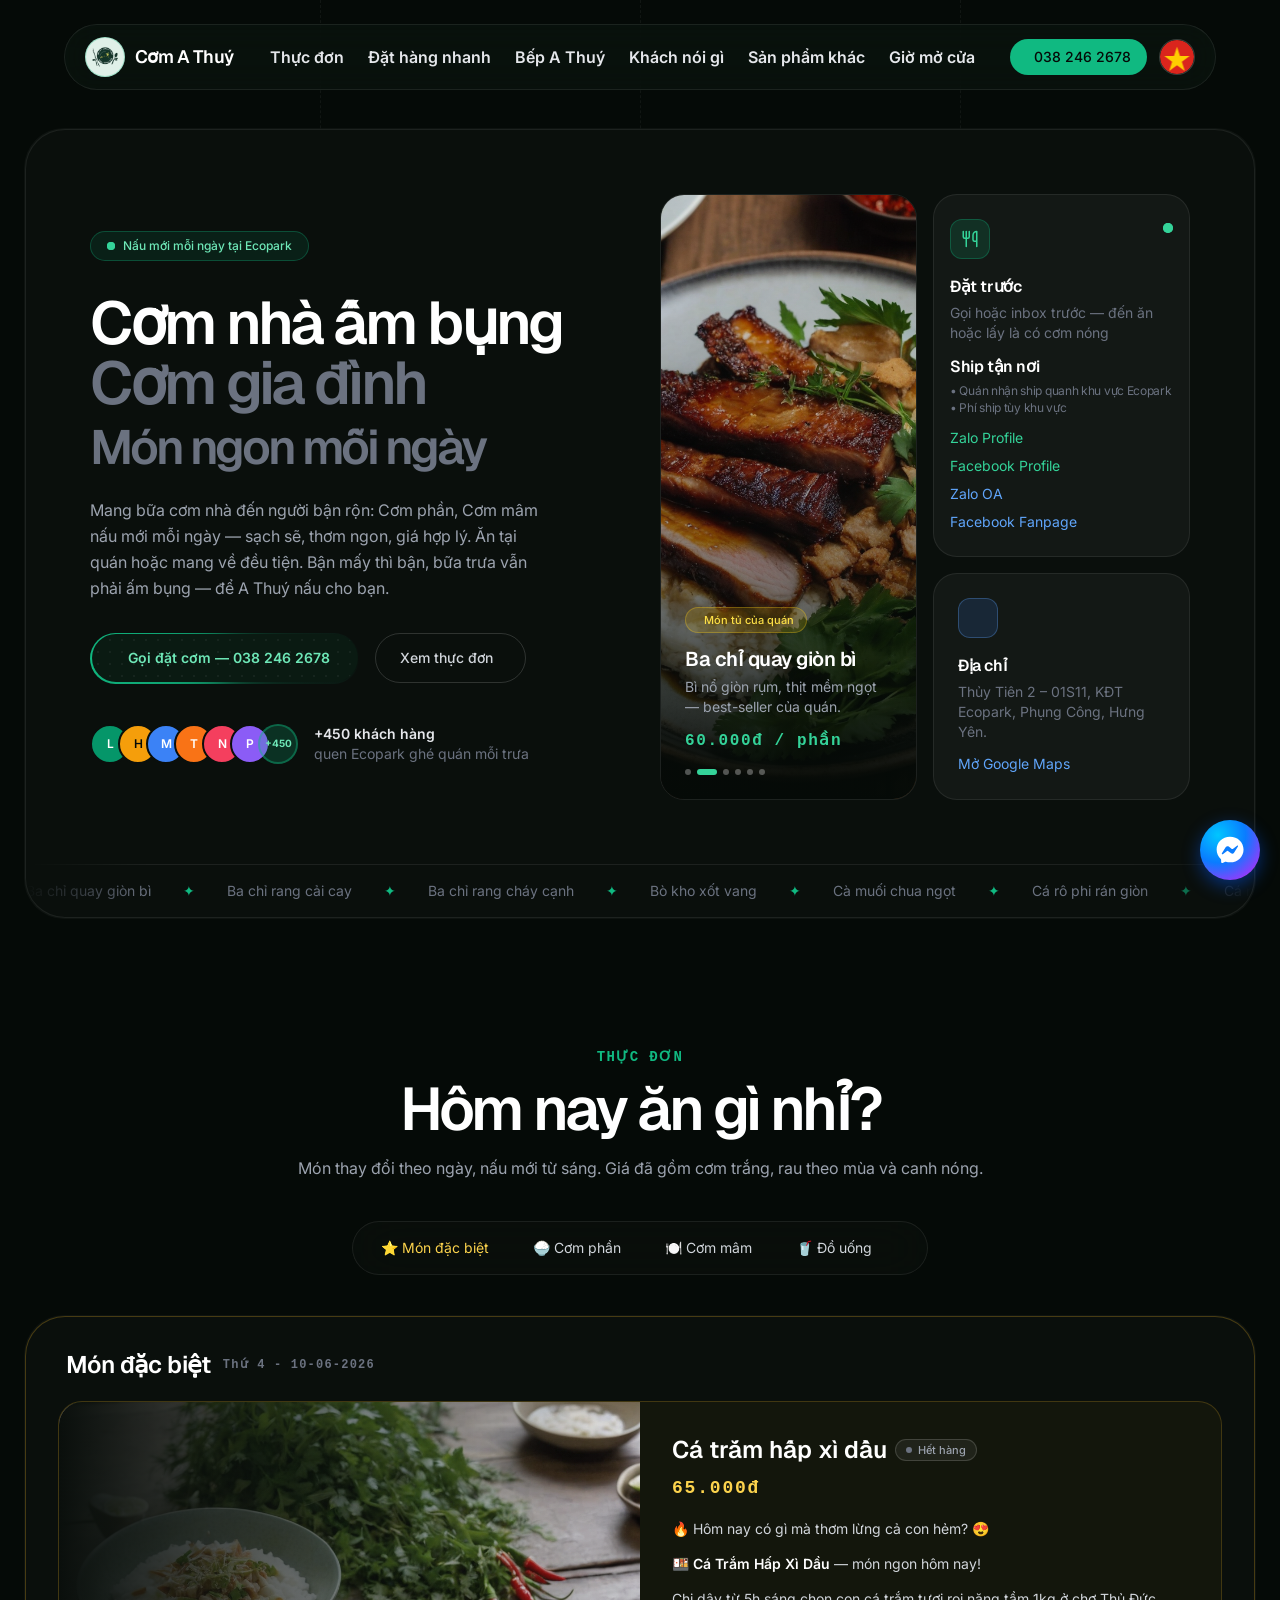
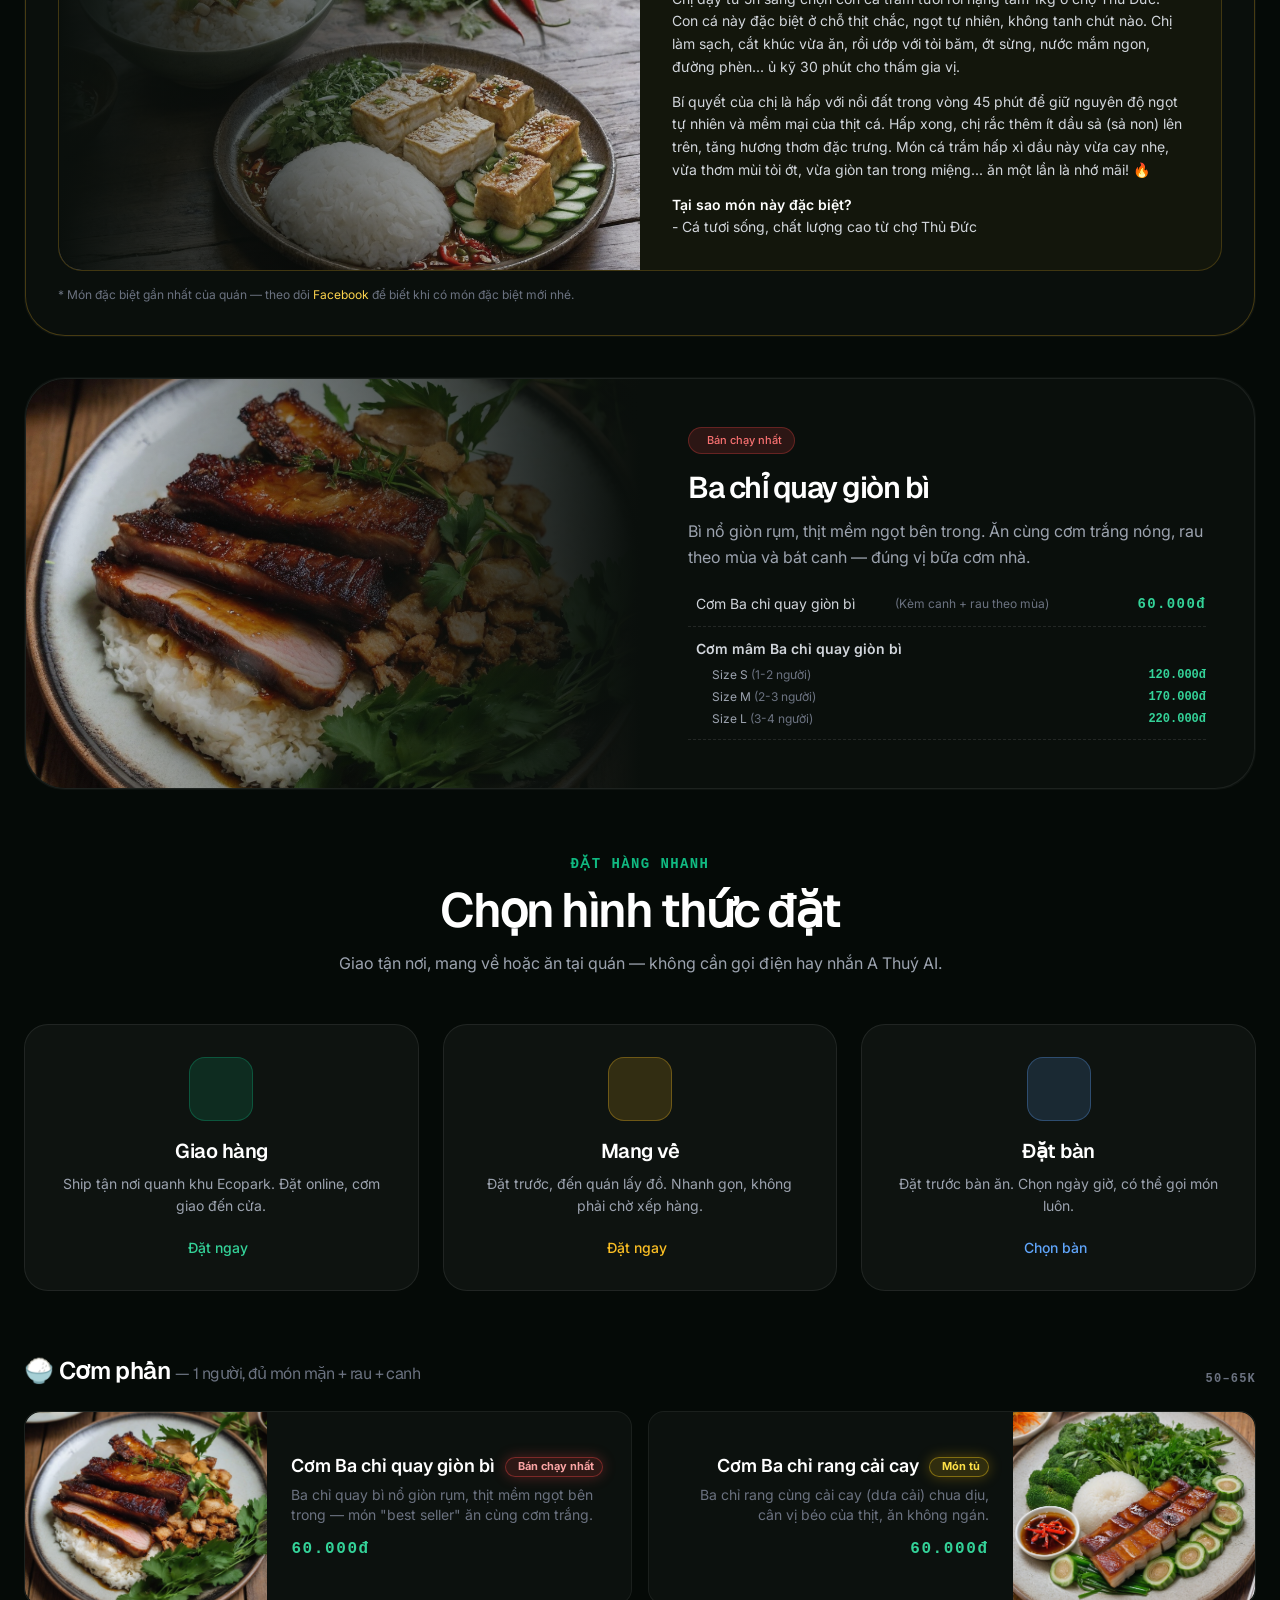
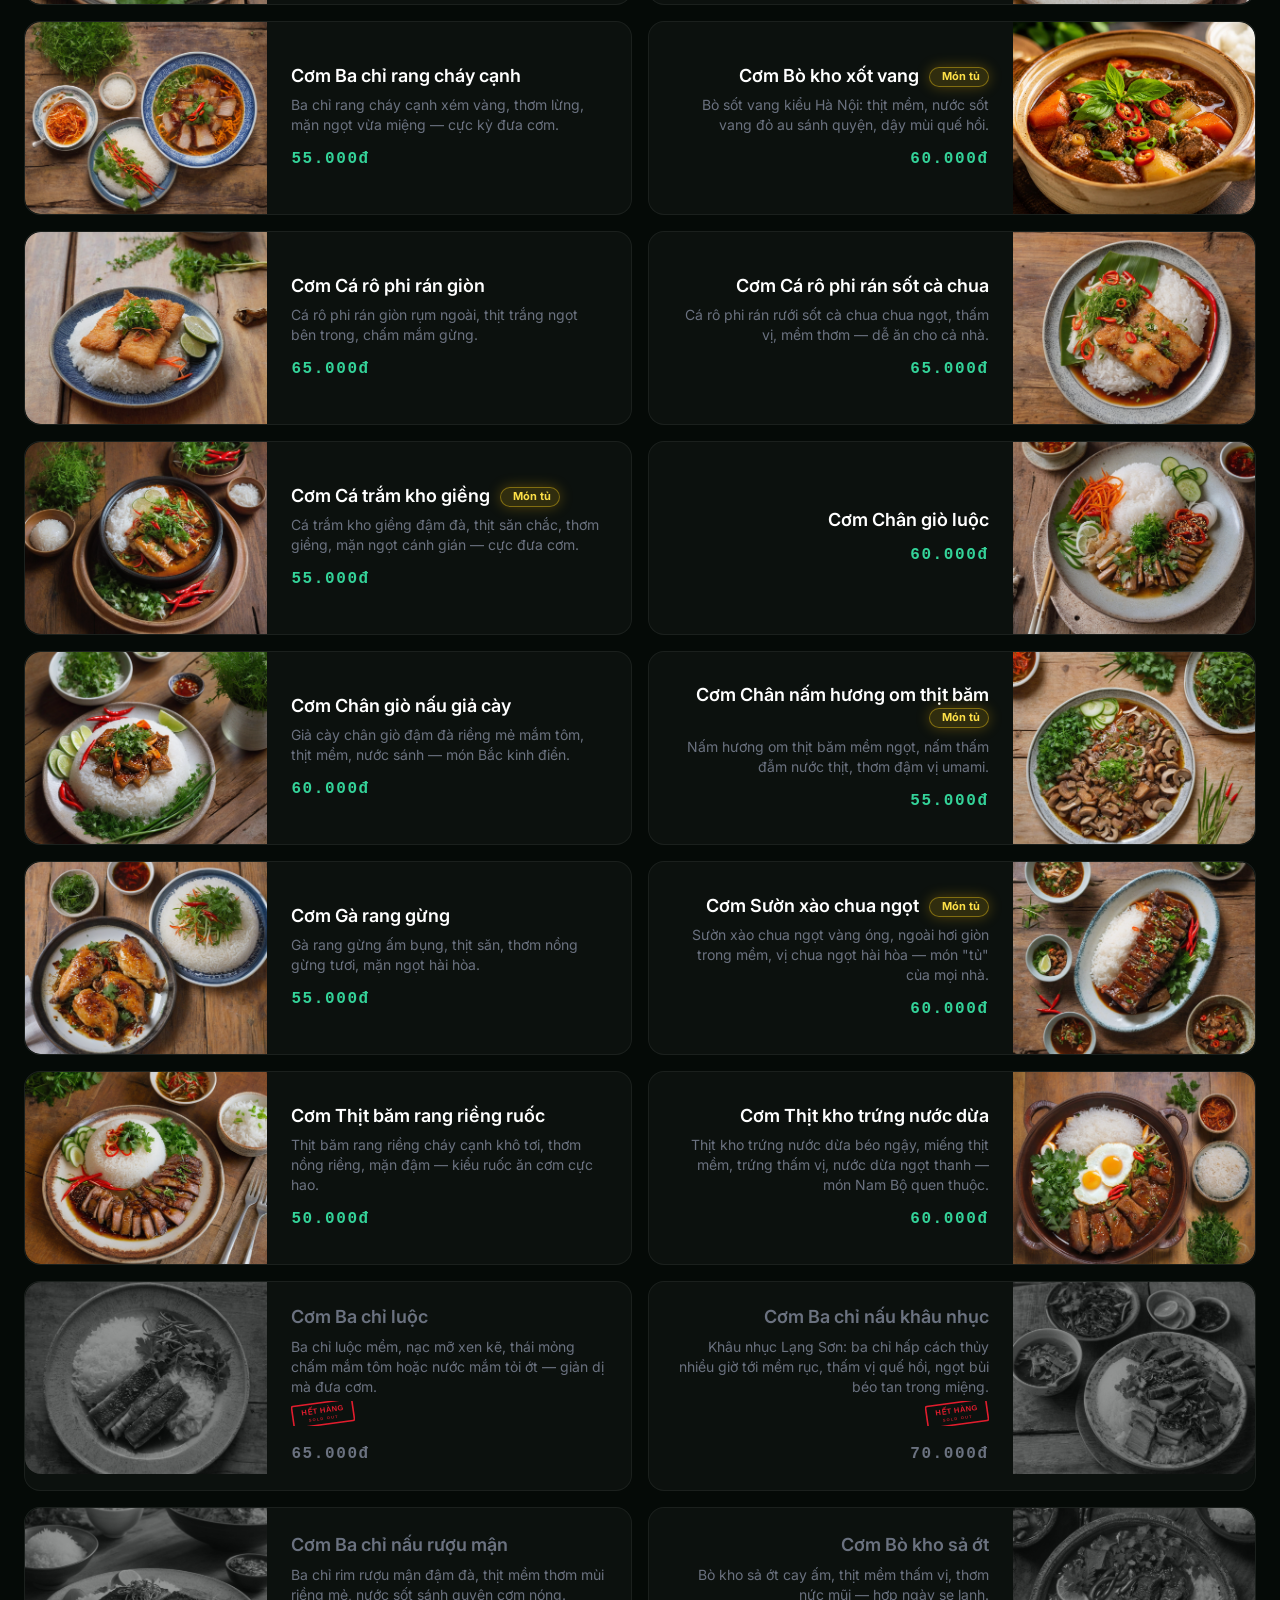
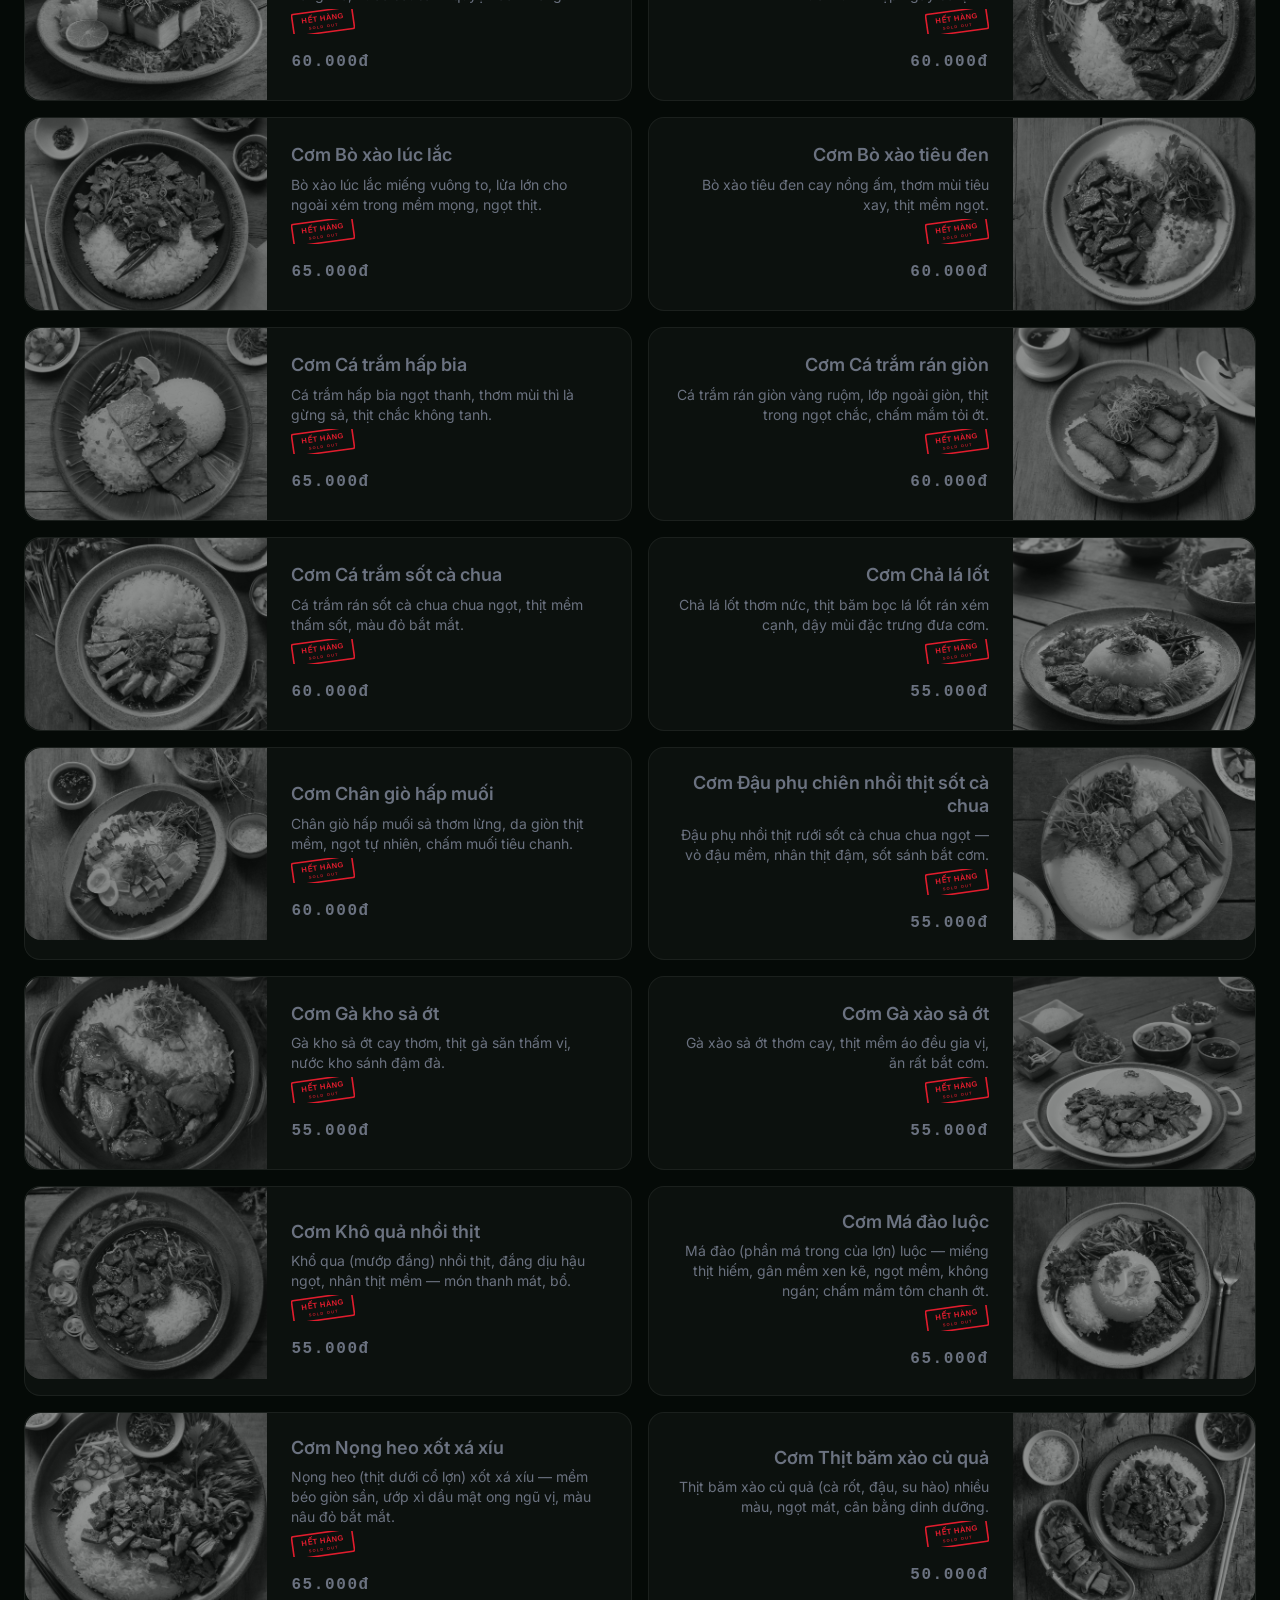
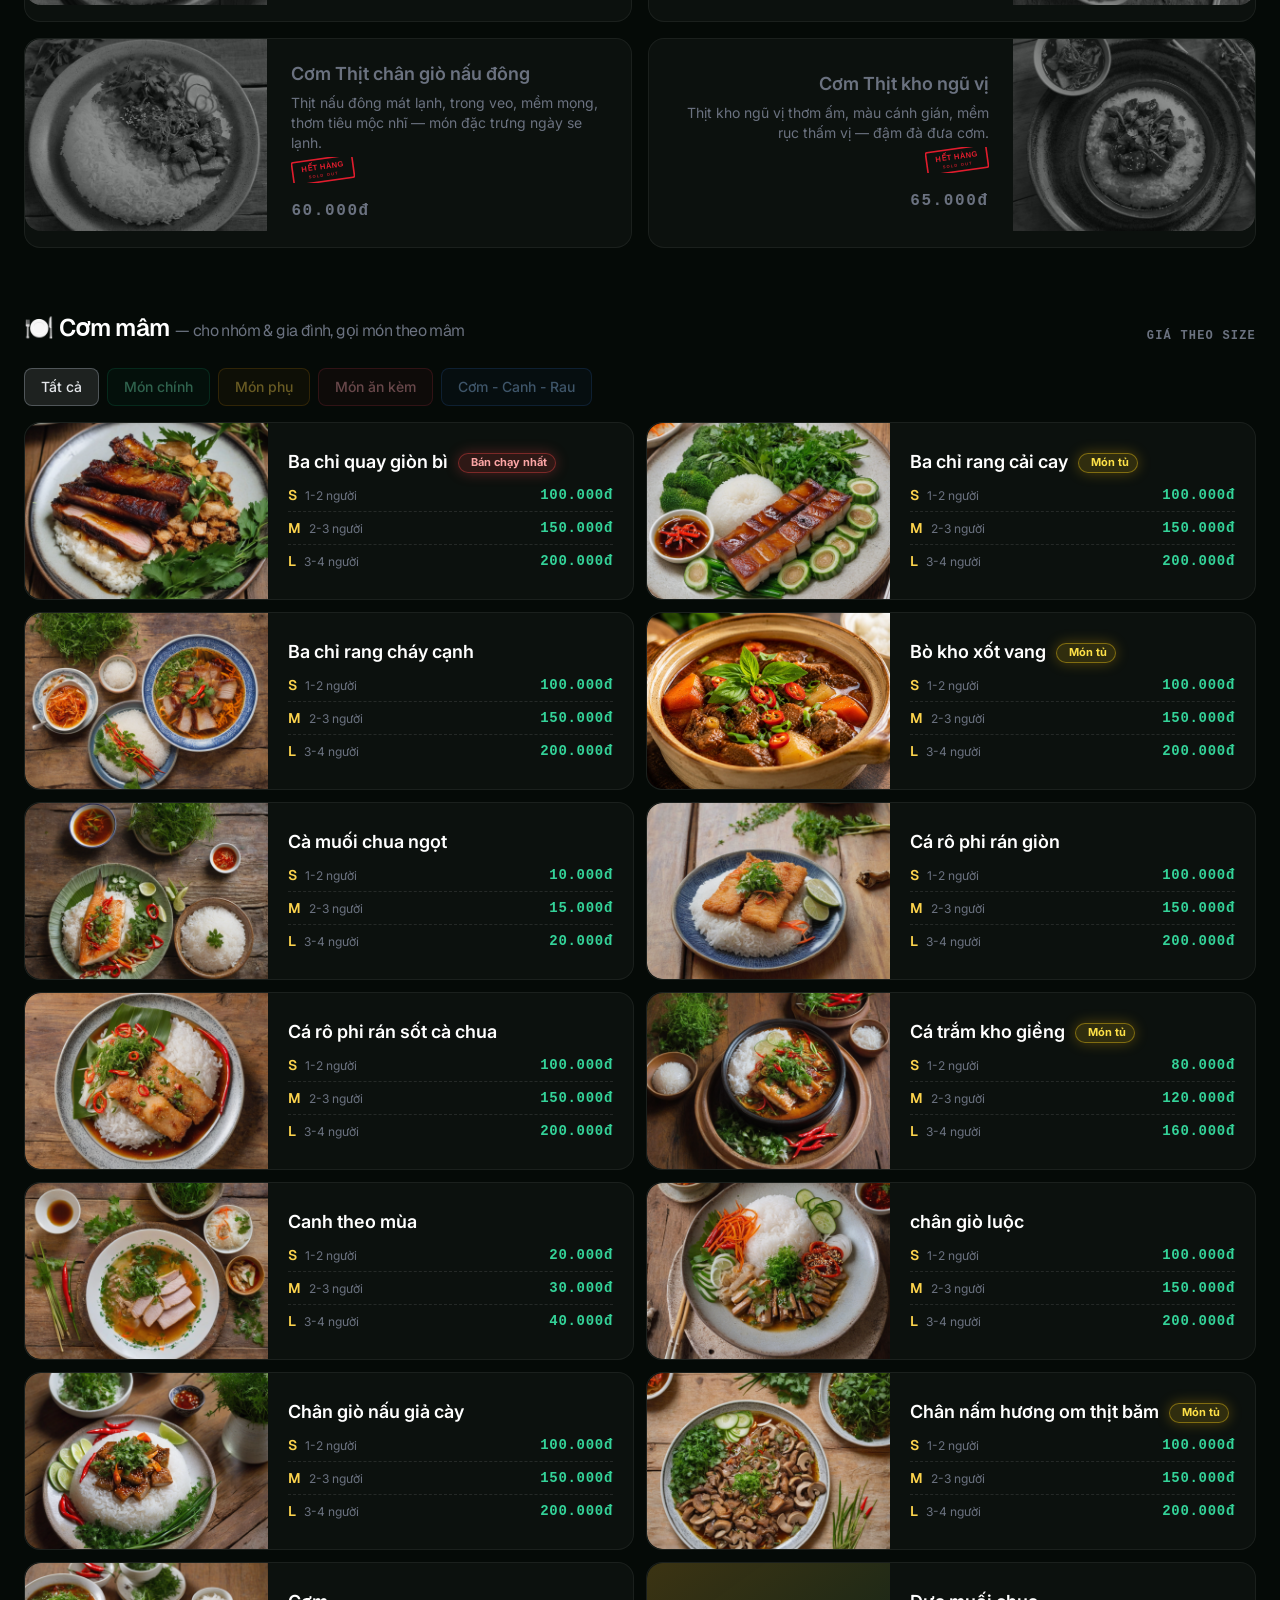
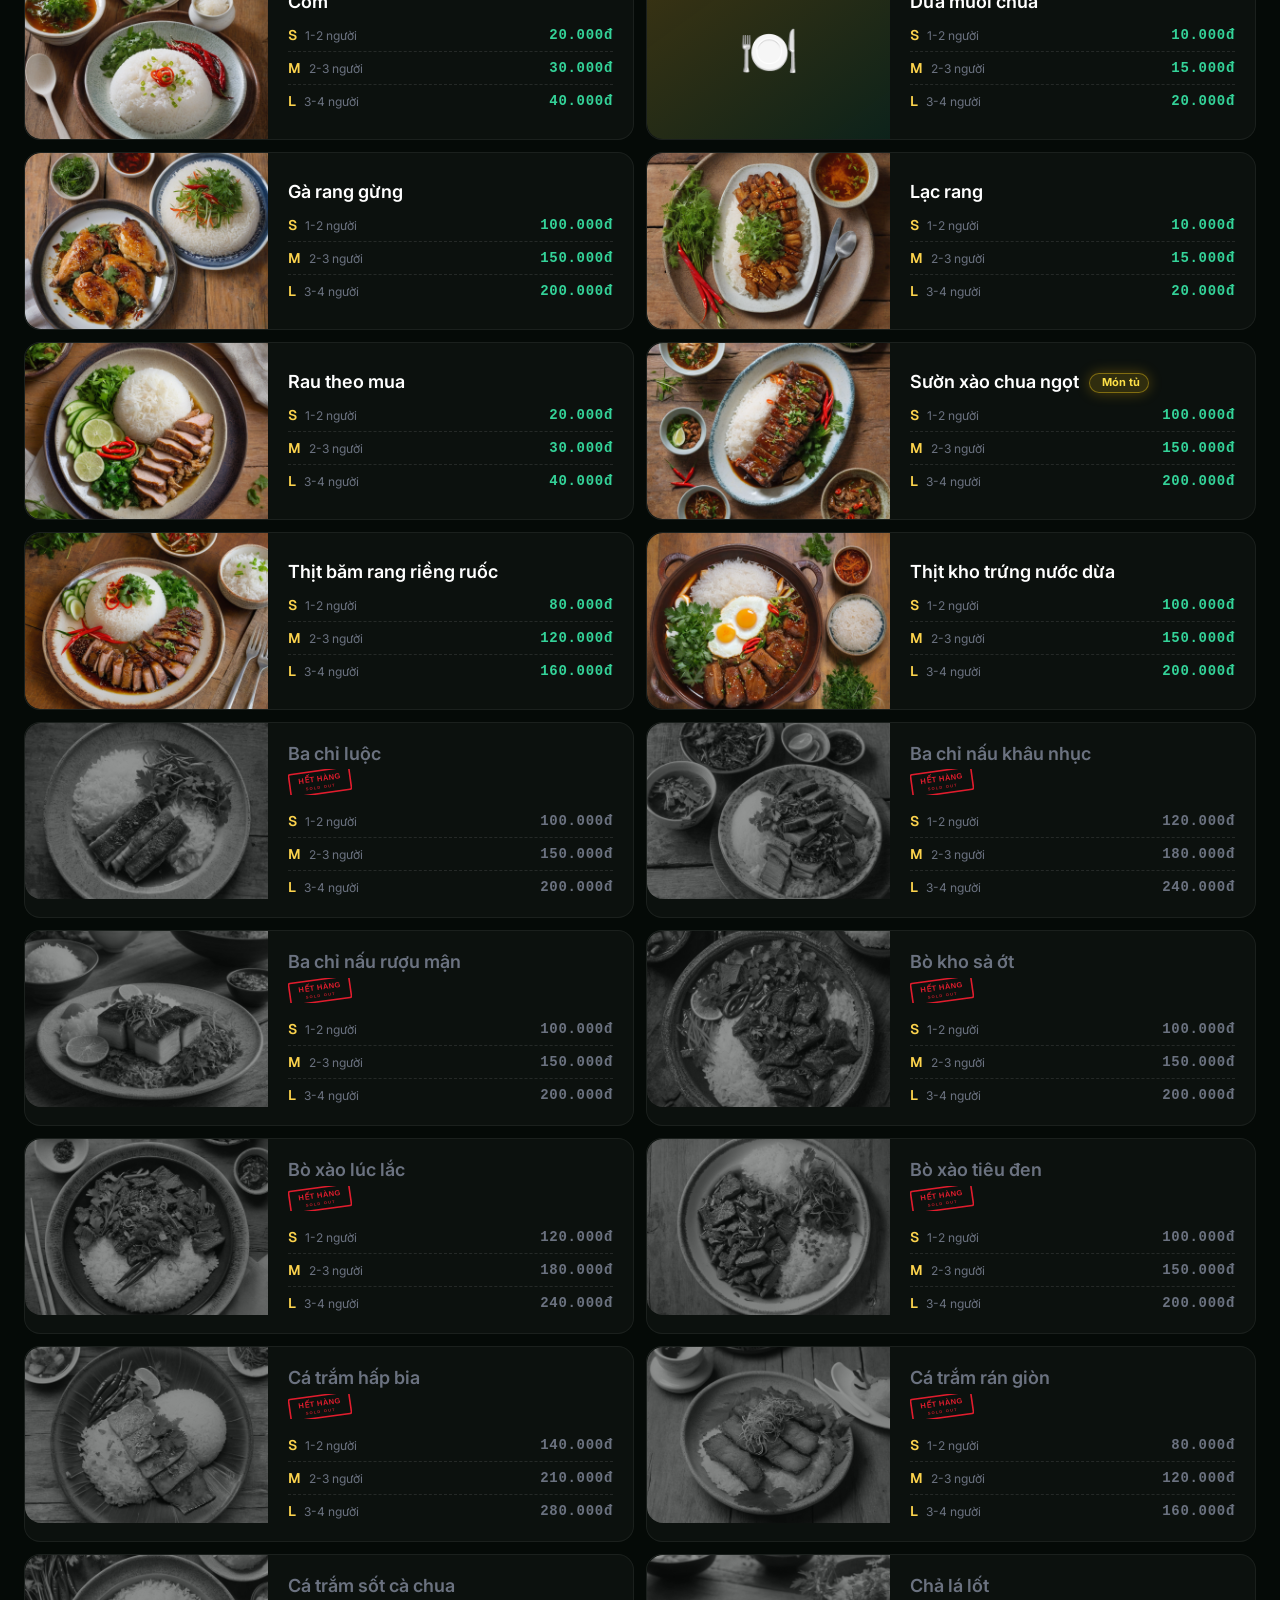
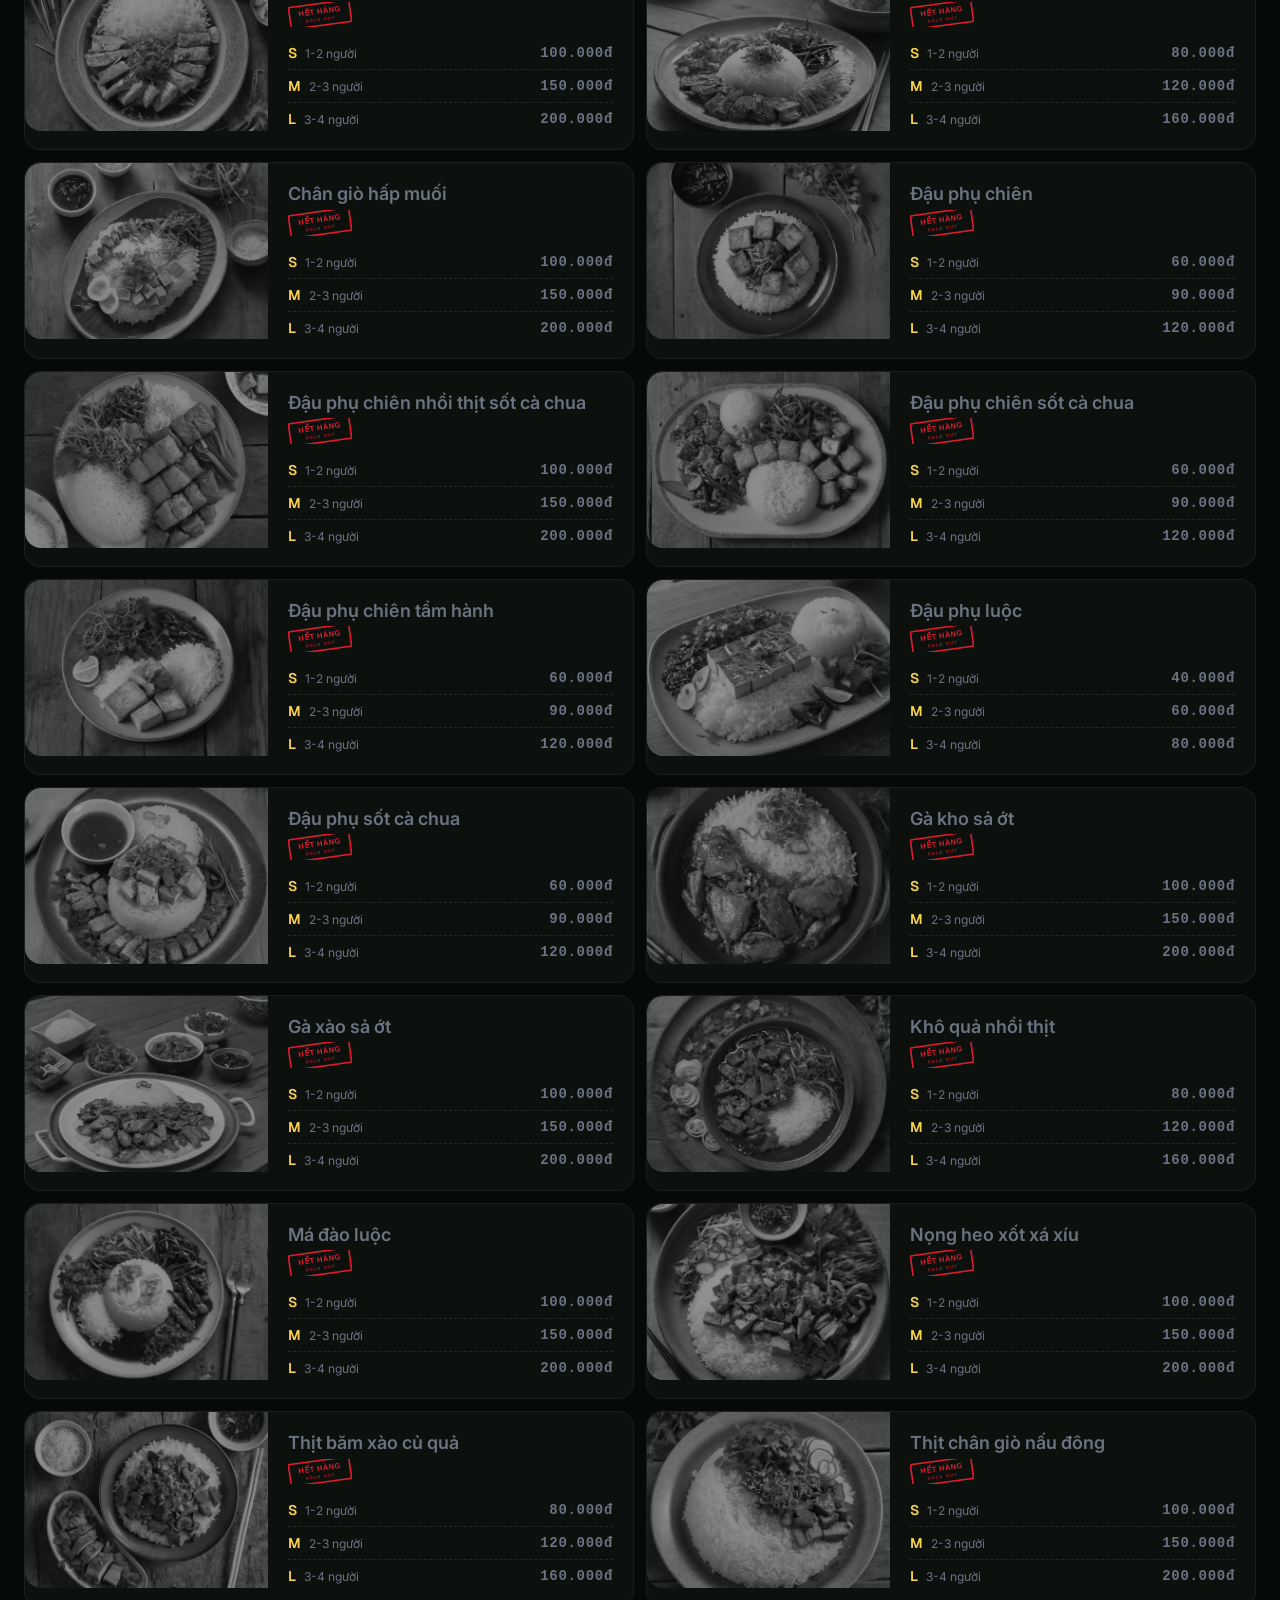
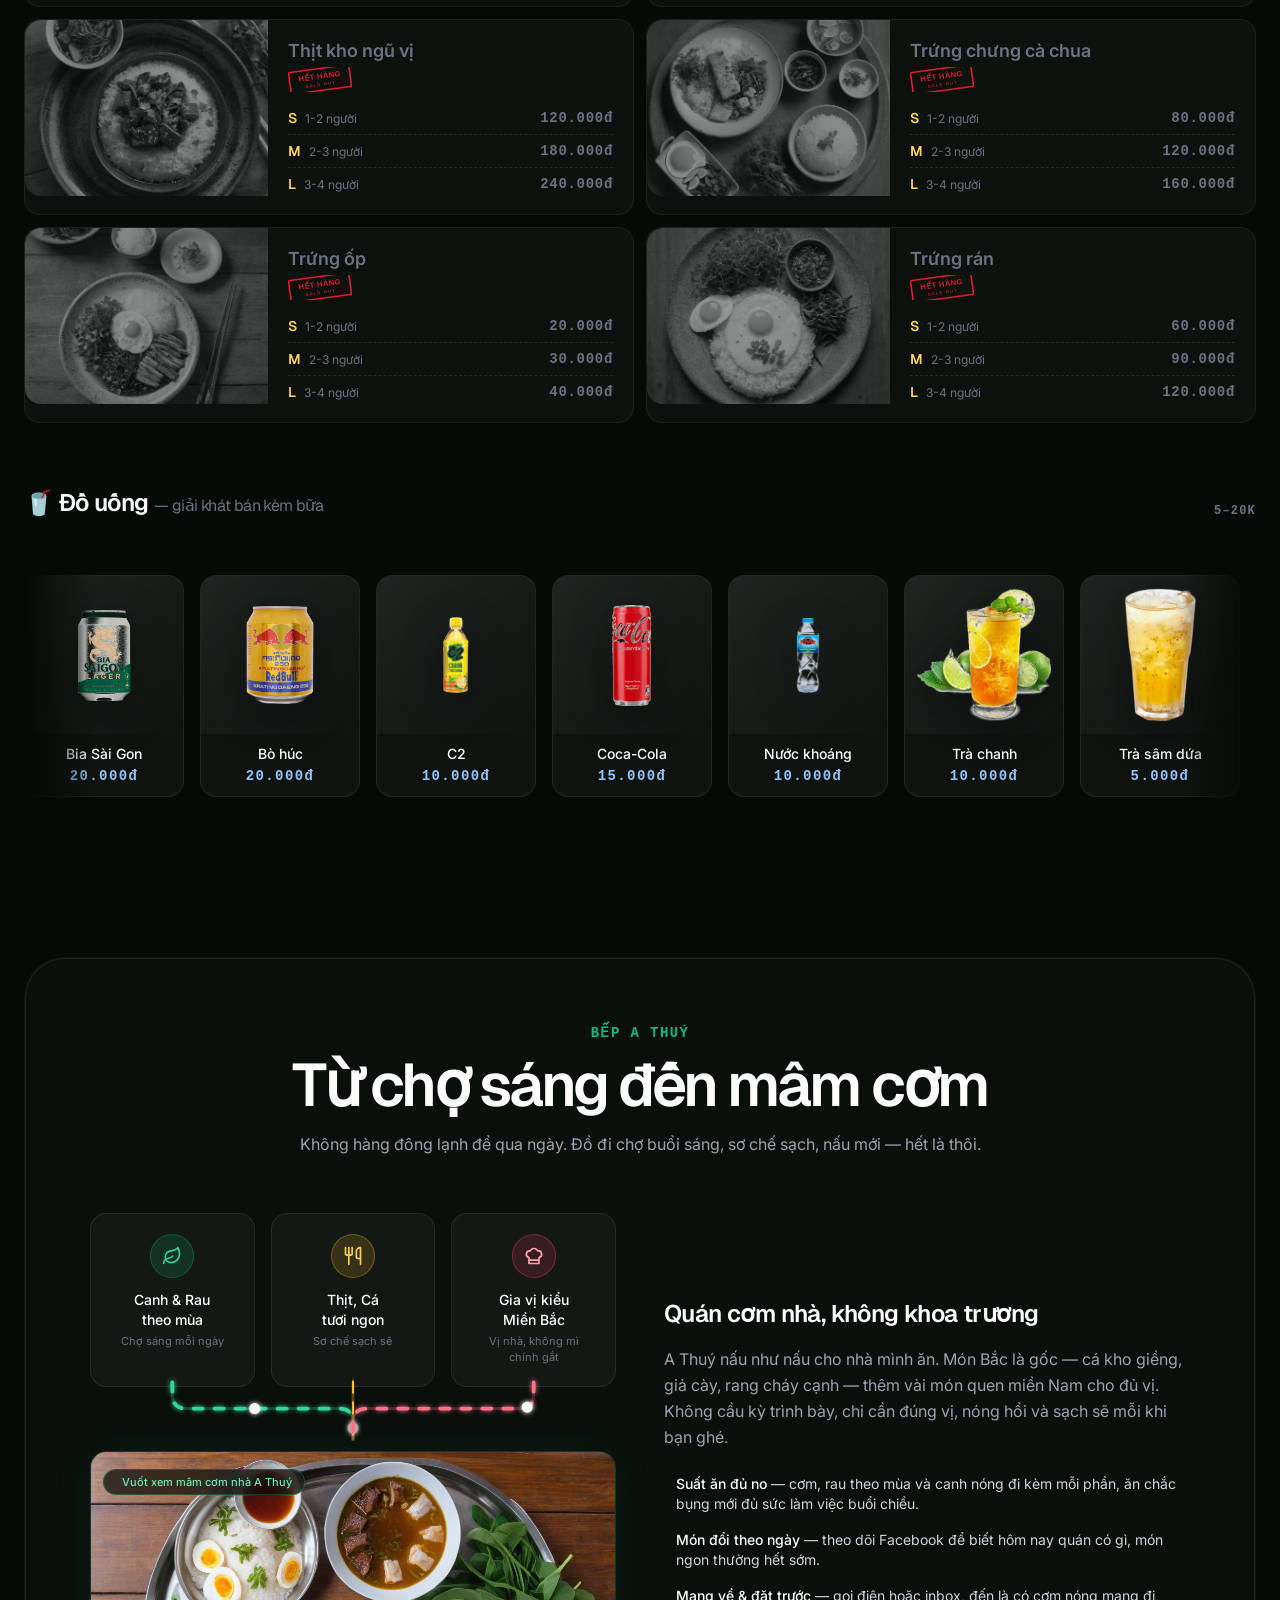
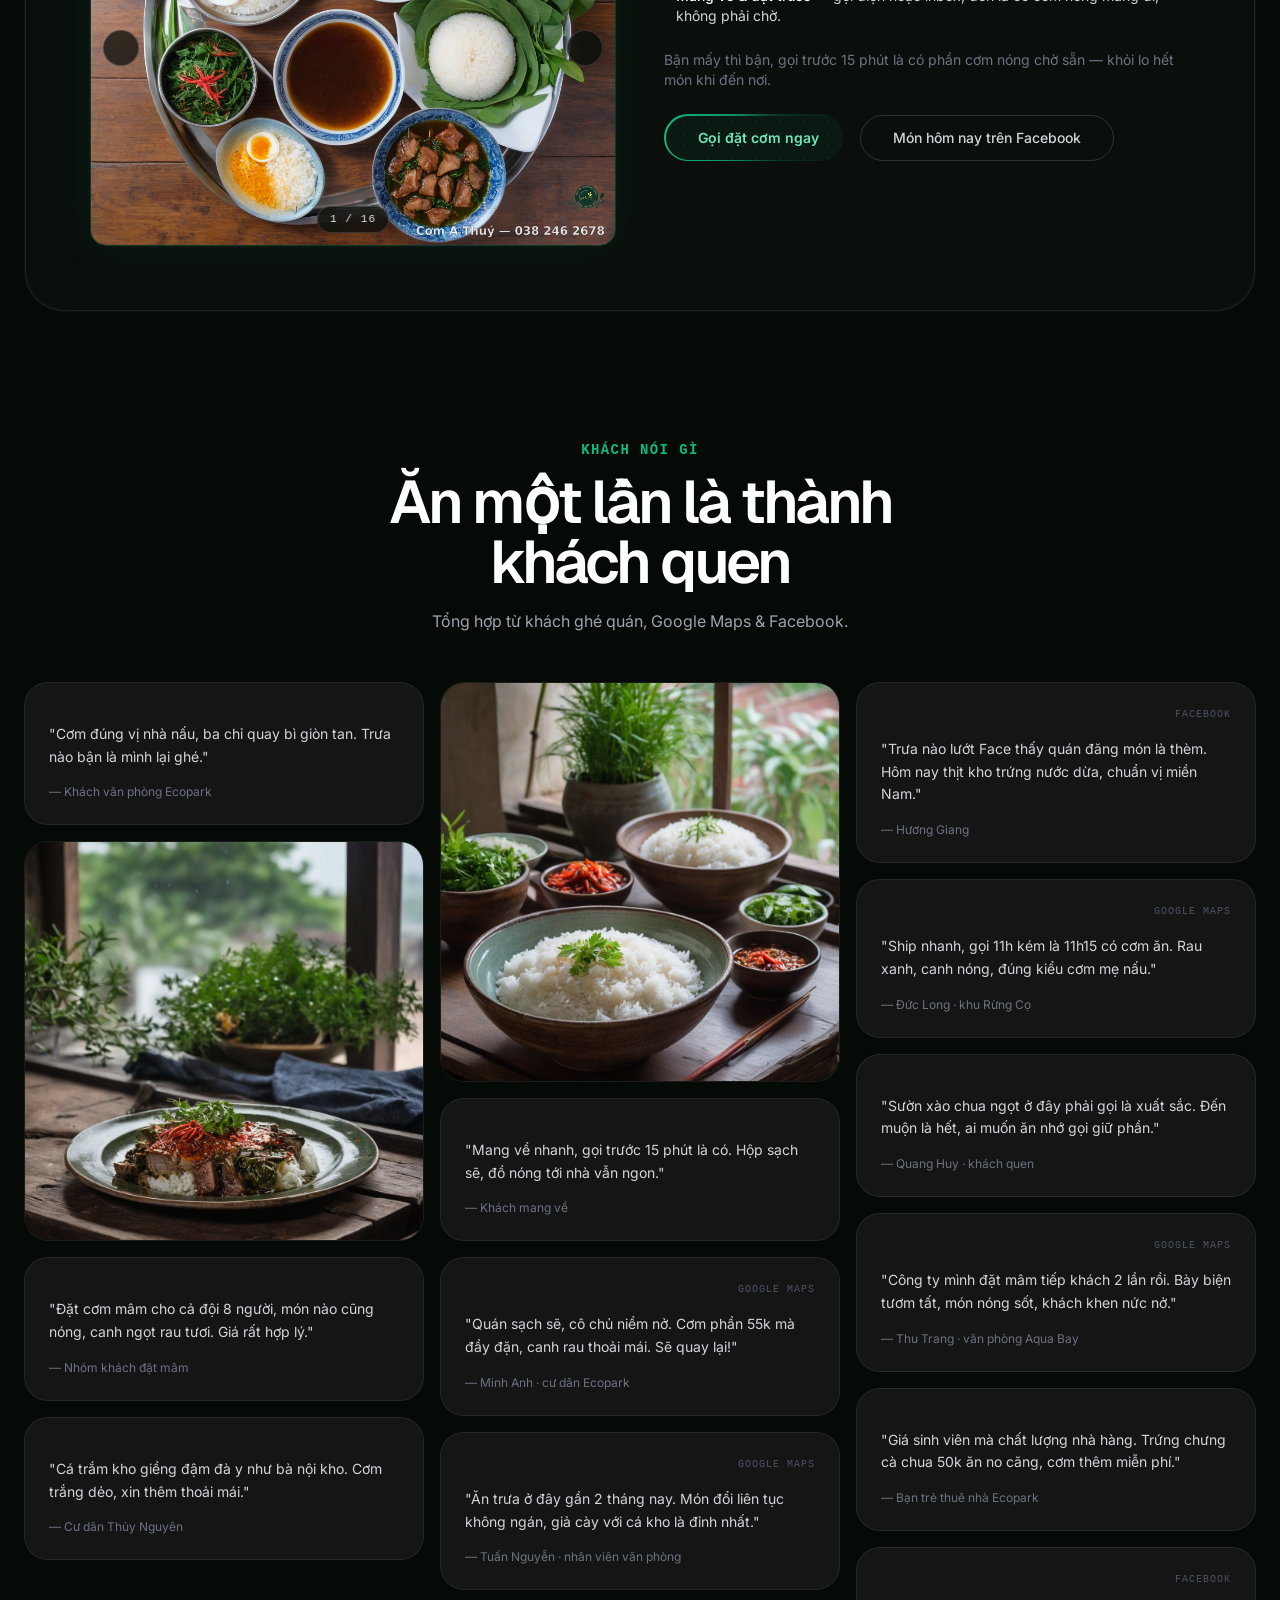
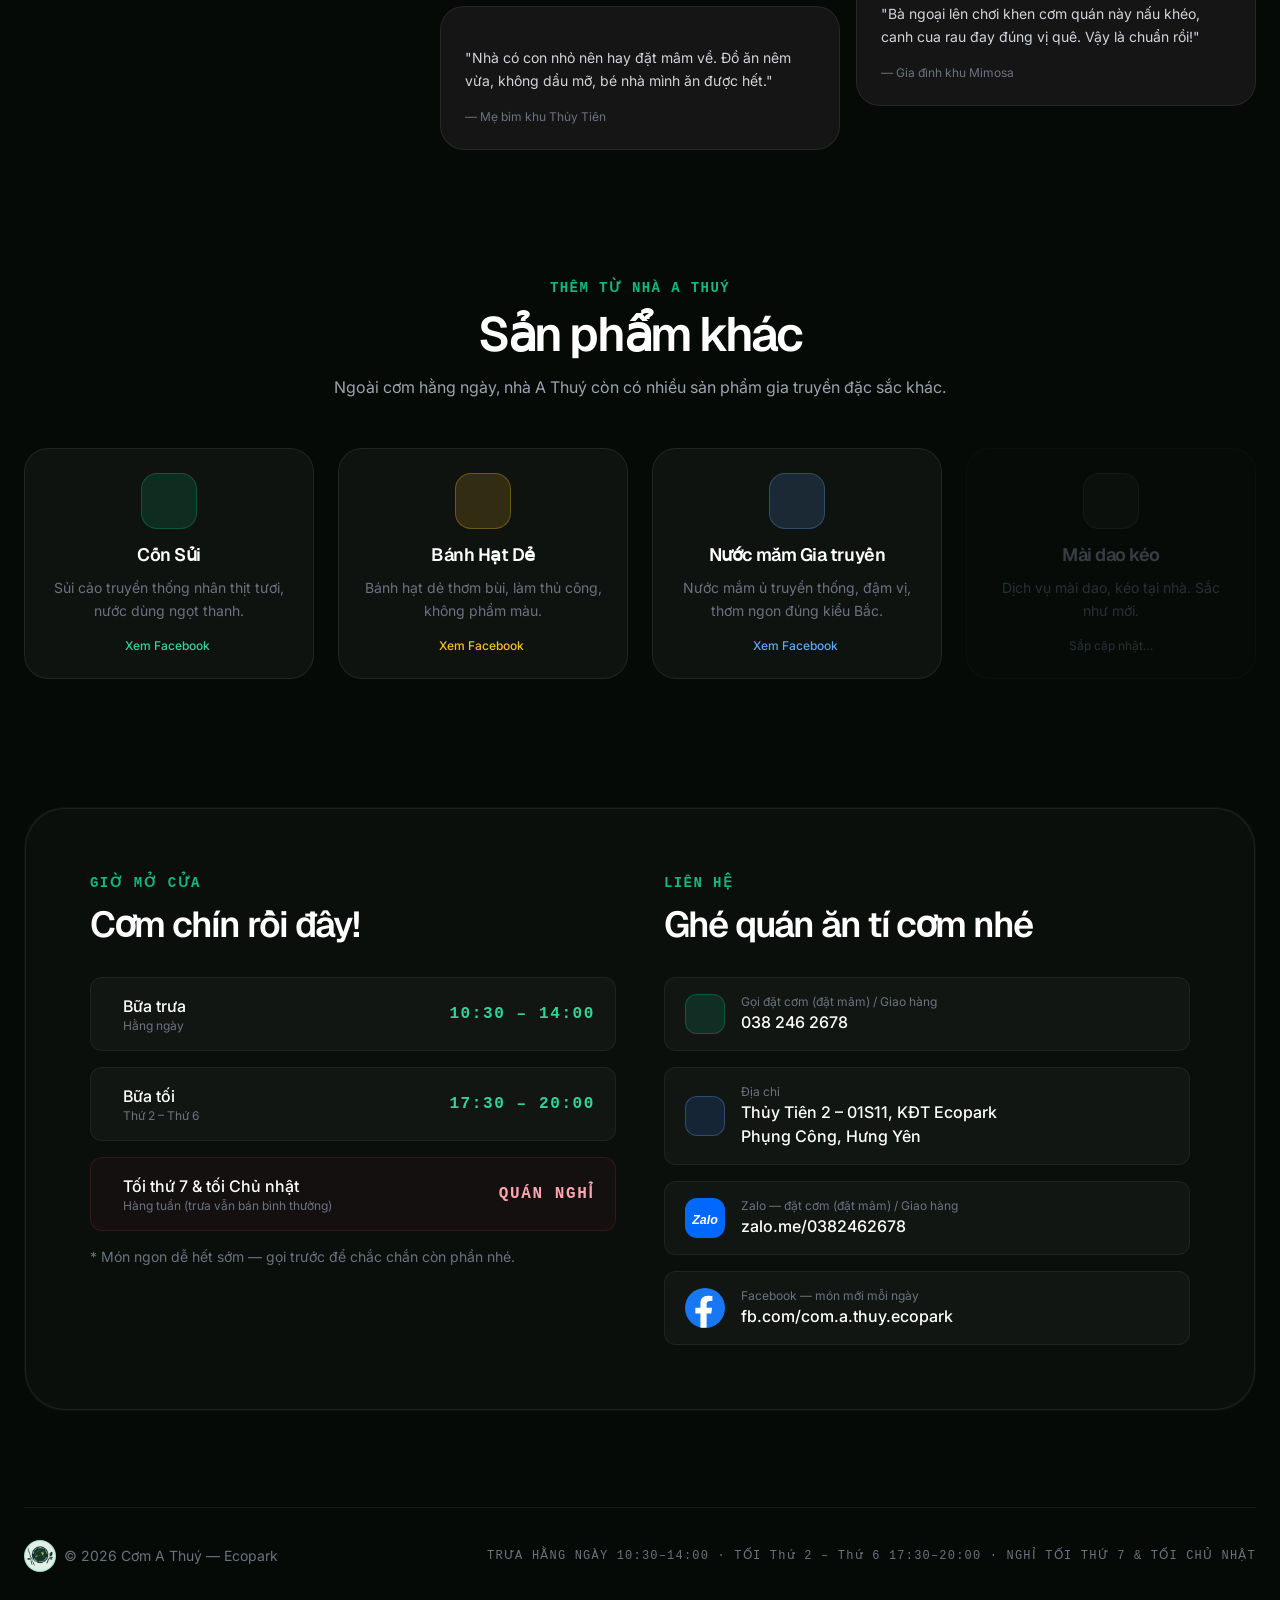
==== commit 79b654d9: "deploy 2026-08-09 00:02:06" ====
--- a/index.html
+++ b/index.html
@@ -5,6 +5,7 @@
   <meta name="viewport" content="width=device-width, initial-scale=1.0">
   <title>Cơm A Thuý — Cơm nhà ấm bụng tại Ecopark</title>
   <link rel="icon" type="image/png" href="assets/img/logo.png">
+  <link rel="stylesheet" href="assets/css/booking-modal.css">
   <meta name="description" content="Cơm A Thuý — quán cơm nhà tại KĐT Ecopark. Cơm phần, cơm mâm nấu mới mỗi ngày, sạch, thơm, giá hợp lý. Gọi 038 246 2678.">
   <!-- Self-hosted (verified sha384) — tránh rủi ro CDN & lỗi CORS khi mở file trực tiếp -->
   <script src="assets/js/tailwind-3.4.16.min.js"></script>
@@ -477,12 +478,12 @@
             <p class="text-sm text-gray-400 mt-2 leading-relaxed">Đặt trước, đến quán lấy đồ. Nhanh gọn, không phải chờ xếp hàng.</p>
             <span class="mt-5 inline-flex items-center gap-1.5 text-amber-400 text-sm font-medium">Đặt ngay <iconify-icon icon="solar:arrow-right-bold-duotone" width="16"></iconify-icon></span>
           </a>
-          <a href="in-qr/ban/" class="group relative rounded-[24px] border border-white/[0.08] bg-white/[0.04] p-8 flex flex-col items-center text-center hover:border-blue-400/40 hover:bg-blue-400/[0.04] transition-all duration-500">
+          <button type="button" onclick="openBookingModal()" class="group relative rounded-[24px] border border-white/[0.08] bg-white/[0.04] p-8 flex flex-col items-center text-center hover:border-blue-400/40 hover:bg-blue-400/[0.04] transition-all duration-500 cursor-pointer">
             <span class="w-16 h-16 rounded-2xl bg-blue-400/15 border border-blue-400/30 flex items-center justify-center text-blue-400 mb-4"><iconify-icon icon="solar:qr-code-bold-duotone" width="32"></iconify-icon></span>
-            <h3 class="font-display font-semibold text-xl tracking-tight">Ăn tại bàn</h3>
-            <p class="text-sm text-gray-400 mt-2 leading-relaxed">Chọn bàn, gọi món ngay từ điện thoại. Không cần chờ nhân viên.</p>
+            <h3 class="font-display font-semibold text-xl tracking-tight">Đặt bàn</h3>
+            <p class="text-sm text-gray-400 mt-2 leading-relaxed">Đặt trước bàn ăn. Chọn ngày giờ, có thể gọi món luôn.</p>
             <span class="mt-5 inline-flex items-center gap-1.5 text-blue-400 text-sm font-medium">Chọn bàn <iconify-icon icon="solar:arrow-right-bold-duotone" width="16"></iconify-icon></span>
-          </a>
+          </button>
         </div>
       </div>
 
@@ -1577,5 +1578,103 @@
   <!-- Chatbot đặt món (sales-bot). chat-config.js đặt URL công khai, TỰ cập nhật khi tunnel đổi. -->
   <script src="assets/js/chat-config.js"></script>
   <script src="assets/js/chat-widget.js"></script>
+  <!-- Booking Modal -->
+  <div id="booking-modal" class="modal">
+    <div class="modal-content">
+      <span class="modal-close" onclick="closeBookingModal()">&times;</span>
+
+      <!-- Step 1: Select Date & Time -->
+      <div id="booking-step-1" class="booking-step active">
+        <h2>Đặt bàn - Chọn thời gian</h2>
+        <form id="booking-datetime-form">
+          <label for="booking-date">Ngày đến:</label>
+          <input type="date" id="booking-date" required>
+
+          <label for="booking-time">Giờ đến:</label>
+          <select id="booking-time" required>
+            <option value="">Chọn giờ</option>
+            <!-- Generated by JS: 10:00 - 21:00, 30-min intervals -->
+          </select>
+
+          <label>Chọn bàn:</label>
+          <div class="table-mode-group">
+            <label>
+              <input type="radio" name="table-mode" value="any" checked>
+              Không cần chọn bàn
+            </label>
+            <label>
+              <input type="radio" name="table-mode" value="pick">
+              Tôi muốn chọn bàn cụ thể
+            </label>
+          </div>
+
+          <div class="modal-actions">
+            <button type="button" class="btn btn-primary" onclick="handleStep1Continue()">Tiếp tục</button>
+          </div>
+        </form>
+      </div>
+
+      <!-- Step 2: Select Table (chỉ hiện khi khách chọn "Tôi muốn chọn bàn cụ thể") -->
+      <div id="booking-step-2" class="booking-step">
+        <h2>Đặt bàn - Chọn bàn</h2>
+        <p id="selected-datetime"></p>
+        <div id="table-grid" class="table-grid">
+          <!-- Generated by JS: 16 table cards -->
+        </div>
+        <div class="modal-actions">
+          <button class="btn btn-secondary" onclick="prevStep(1)">Quay lại</button>
+          <button class="btn btn-primary" onclick="nextStep(3)" id="continue-to-form">Tiếp tục</button>
+        </div>
+      </div>
+
+      <!-- Step 3: Customer Info & Pre-order -->
+      <div id="booking-step-3" class="booking-step">
+        <h2>Đặt bàn - Thông tin khách hàng</h2>
+        <p id="selected-table"></p>
+        <form id="booking-customer-form">
+          <label for="customer-name">Tên khách <span class="required">*</span></label>
+          <input type="text" id="customer-name" required>
+
+          <label for="customer-phone">Số điện thoại <span class="required">*</span></label>
+          <input type="tel" id="customer-phone" pattern="0[0-9]{9}" placeholder="0901234567" required>
+          <small>10 số, bắt đầu bằng 0</small>
+
+          <label for="customer-email">Email</label>
+          <input type="email" id="customer-email">
+
+          <label for="party-size">Số người <span class="required">*</span></label>
+          <input type="number" id="party-size" min="1" required>
+
+          <label for="notes">Ghi chú</label>
+          <textarea id="notes" rows="3"></textarea>
+
+          <div class="preorder-section">
+            <label>
+              <input type="checkbox" id="has-preorder" onchange="togglePreorder()">
+              Gọi món ngay bây giờ
+            </label>
+            <div id="preorder-menu" style="display: none;"></div>
+          </div>
+
+          <div class="modal-actions">
+            <button type="button" class="btn btn-secondary" onclick="prevFromStep3()">Quay lại</button>
+            <button type="submit" class="btn btn-primary">Hoàn tất đặt bàn</button>
+          </div>
+        </form>
+
+        <div id="booking-success" style="display: none;">
+          <h3>✅ Đặt bàn thành công!</h3>
+          <p id="success-message"></p>
+          <div class="modal-actions">
+            <button class="btn btn-primary" onclick="closeBookingModal()">Đóng</button>
+          </div>
+        </div>
+      </div>
+    </div>
+  </div>
+  <div id="booking-toast-container" class="toast-container"></div>
+  <!-- booking-config.js đặt window.BOOKING_API_BASE — TỰ cập nhật khi tunnel đổi (scripts/pos-tunnel.sh), PHẢI nạp trước booking-modal.js -->
+  <script src="assets/js/booking-config.js"></script>
+  <script src="assets/js/booking-modal.js"></script>
 </body>
 </html>
--- a/assets/css/booking-modal.css
+++ b/assets/css/booking-modal.css
@@ -0,0 +1,555 @@
+/* Booking Modal Styles */
+
+.modal {
+  display: none;
+  position: fixed;
+  z-index: 1000;
+  left: 0;
+  top: 0;
+  width: 100%;
+  height: 100%;
+  overflow: auto;
+  background-color: rgba(0, 0, 0, 0.6);
+}
+
+.modal.active {
+  display: flex;
+  justify-content: center;
+  align-items: center;
+}
+
+.modal-content {
+  background-color: #fff;
+  color: #222;
+  padding: 30px;
+  border-radius: 8px;
+  width: 90%;
+  max-width: 600px;
+  max-height: 90vh;
+  overflow-y: auto;
+  position: relative;
+}
+
+.modal-close {
+  position: absolute;
+  top: 15px;
+  right: 20px;
+  font-size: 28px;
+  font-weight: bold;
+  color: #999;
+  cursor: pointer;
+}
+
+.modal-close:hover {
+  color: #333;
+}
+
+.booking-step {
+  display: none;
+}
+
+.booking-step.active {
+  display: block;
+}
+
+.booking-step h2 {
+  margin-bottom: 20px;
+  color: #333;
+}
+
+.booking-step form label {
+  display: block;
+  margin-top: 15px;
+  margin-bottom: 5px;
+  font-weight: 500;
+}
+
+.booking-step form input:not([type="checkbox"]):not([type="radio"]),
+.booking-step form select,
+.booking-step form textarea {
+  width: 100%;
+  padding: 10px;
+  border: 1px solid #ddd;
+  border-radius: 4px;
+  font-size: 16px;
+  color: #222;
+  background-color: #fff;
+}
+
+/* Task 7 (2026-07-28): checkbox "Gọi món ngay bây giờ" kế thừa width:100%/padding:10px của rule input
+   phía trên (không loại trừ checkbox) nên bị kéo giãn full-width, đẩy chữ nhãn xuống dòng dưới thay vì
+   nằm ngay cạnh phải của ô tích. Ép label thành hàng ngang để ô tích luôn ở ĐẦU DÒNG, chữ theo ngay sau. */
+.preorder-section label {
+  display: flex;
+  align-items: center;
+  gap: 8px;
+}
+
+.preorder-section input[type="checkbox"] {
+  width: auto;
+  margin: 0;
+}
+
+/* Task (2026-07-28): 2 lựa chọn chọn bàn ở bước 1 — cùng pattern flex như .preorder-section label
+   (checkbox/radio thừa hưởng width:100% của rule input phía trên nếu không loại trừ). */
+.table-mode-group {
+  margin-top: 5px;
+}
+
+.table-mode-group label {
+  display: flex;
+  align-items: center;
+  gap: 8px;
+  font-weight: 400;
+  margin-top: 8px;
+}
+
+.table-mode-group input[type="radio"] {
+  width: auto;
+  margin: 0;
+}
+
+/* Task (2026-08-02): thực đơn gọi món trước trong bước 3 của modal đặt bàn — dạng lưới thẻ có ảnh,
+   lấy cảm hứng thị giác từ order.html (POS tại quán: renderMenuTab/thumbHtml) nhưng viết riêng cho
+   kiến trúc booking-modal.js (script độc lập, không dùng chung state S.menu/S.cart của POS). */
+.preorder-toolbar {
+  display: flex;
+  gap: 8px;
+  overflow-x: auto;
+  padding: 8px 2px 8px;
+  margin-top: 8px;
+  -webkit-overflow-scrolling: touch;
+}
+
+.preorder-chip {
+  flex-shrink: 0;
+  border: 1.5px solid #ddd;
+  background: #fff;
+  color: #555;
+  border-radius: 20px;
+  padding: 6px 14px;
+  font-size: 13px;
+  font-weight: 600;
+  cursor: pointer;
+  white-space: nowrap;
+  transition: background 0.2s, border-color 0.2s, color 0.2s;
+}
+
+.preorder-chip.active {
+  background: #007bff;
+  border-color: #007bff;
+  color: #fff;
+}
+
+.preorder-cat-group {
+  margin-top: 14px;
+}
+
+.preorder-cat-title {
+  margin: 0 0 8px;
+  color: #333;
+  font-size: 14px;
+  font-weight: 700;
+}
+
+.preorder-grid {
+  display: grid;
+  grid-template-columns: repeat(2, 1fr);
+  gap: 10px;
+}
+
+.preorder-card {
+  display: flex;
+  flex-direction: column;
+  background: #fff;
+  border: 1px solid #eee;
+  border-radius: 12px;
+  overflow: hidden;
+  box-shadow: 0 1px 4px rgba(0, 0, 0, 0.06);
+}
+
+.preorder-card-media {
+  width: 100%;
+  aspect-ratio: 4 / 3;
+  background: #f2f2f2;
+  flex-shrink: 0;
+}
+
+.preorder-card-img {
+  width: 100%;
+  height: 100%;
+  object-fit: cover;
+  display: block;
+}
+
+.preorder-card-ph {
+  width: 100%;
+  height: 100%;
+  display: flex;
+  align-items: center;
+  justify-content: center;
+  font-size: 28px;
+  background: #f2f2f2;
+}
+
+.preorder-card-body {
+  padding: 8px 10px 10px;
+  display: flex;
+  flex-direction: column;
+  gap: 4px;
+  flex: 1;
+}
+
+.preorder-card-name {
+  font-size: 13px;
+  font-weight: 600;
+  color: #222;
+  line-height: 1.3;
+}
+
+.preorder-card-desc {
+  font-size: 12px;
+  color: #777;
+  line-height: 1.35;
+  display: -webkit-box;
+  -webkit-line-clamp: 2;
+  -webkit-box-orient: vertical;
+  overflow: hidden;
+}
+
+.preorder-card-footer {
+  margin-top: auto;
+  padding-top: 4px;
+  display: flex;
+  align-items: center;
+  justify-content: space-between;
+  gap: 8px;
+}
+
+.preorder-card-price {
+  font-weight: 700;
+  color: #007bff;
+  font-size: 13px;
+}
+
+/* Cơm mâm: ảnh bên trái, tên/mô tả + danh sách size bên phải — giống bố cục .mam-item của order.html,
+   để khách phân biệt rõ ràng với thẻ Cơm phần/Đồ uống/Món ăn thêm (1 giá) ở trên. */
+.preorder-card-mam {
+  grid-column: 1 / -1;
+  flex-direction: row;
+}
+
+.preorder-card-mam .preorder-card-media {
+  width: 110px;
+  aspect-ratio: auto;
+}
+
+.preorder-card-mam .preorder-card-body {
+  flex: 1;
+}
+
+.preorder-size-list {
+  display: flex;
+  flex-direction: column;
+  gap: 6px;
+  margin-top: 4px;
+}
+
+.preorder-size-chip {
+  display: flex;
+  align-items: center;
+  gap: 8px;
+  border: 1.5px solid #ddd;
+  border-radius: 10px;
+  padding: 5px 8px;
+  transition: border-color 0.2s, background 0.2s;
+}
+
+.preorder-size-chip.active {
+  border-color: #007bff;
+  background: #eef6ff;
+}
+
+.preorder-size-label {
+  font-weight: 700;
+  color: #333;
+  font-size: 12px;
+  min-width: 20px;
+}
+
+.preorder-size-price {
+  color: #666;
+  font-size: 12px;
+  flex: 1;
+}
+
+.preorder-qty {
+  display: flex;
+  align-items: center;
+  gap: 6px;
+  flex-shrink: 0;
+}
+
+.preorder-qty button {
+  width: 26px;
+  height: 26px;
+  border: 1px solid #007bff;
+  background: #fff;
+  color: #007bff;
+  border-radius: 50%;
+  cursor: pointer;
+  font-size: 15px;
+  line-height: 1;
+  display: flex;
+  align-items: center;
+  justify-content: center;
+  flex-shrink: 0;
+}
+
+.preorder-qty button:hover {
+  background: #007bff;
+  color: #fff;
+}
+
+.preorder-qty span {
+  min-width: 16px;
+  text-align: center;
+  font-weight: 700;
+  font-size: 13px;
+}
+
+.preorder-total-row {
+  margin-top: 16px;
+  padding-top: 12px;
+  border-top: 2px solid #007bff;
+  font-weight: bold;
+  color: #222;
+  text-align: right;
+}
+
+.preorder-loading,
+.preorder-error {
+  color: #666;
+  font-style: italic;
+}
+
+@media (max-width: 520px) {
+  .preorder-card-mam {
+    flex-direction: column;
+  }
+
+  .preorder-card-mam .preorder-card-media {
+    width: 100%;
+    height: 160px;
+    aspect-ratio: auto;
+  }
+}
+
+@media (max-width: 380px) {
+  .preorder-grid {
+    grid-template-columns: 1fr 1fr;
+    gap: 8px;
+  }
+}
+
+.booking-step form select option {
+  color: #222;
+  background-color: #fff;
+}
+
+.booking-step form small {
+  color: #666;
+  font-size: 14px;
+}
+
+.required {
+  color: red;
+}
+
+/* Table Grid */
+.table-grid {
+  display: grid;
+  grid-template-columns: repeat(4, 1fr);
+  gap: 15px;
+  margin: 20px 0;
+}
+
+.table-card {
+  border: 2px solid #007bff;
+  background: #fff;
+  padding: 20px;
+  text-align: center;
+  border-radius: 8px;
+  cursor: pointer;
+  transition: all 0.3s;
+}
+
+.table-card:hover {
+  background: #f0f8ff;
+  border-width: 3px;
+}
+
+.table-card.selected {
+  background: #cce5ff;
+  border-width: 3px;
+  border-color: #0056b3;
+}
+
+.table-card.booked {
+  background: #f0f0f0;
+  border-color: #ccc;
+  opacity: 0.5;
+  cursor: not-allowed;
+  position: relative;
+}
+
+.table-card.booked::before {
+  content: '\1F512';
+  position: absolute;
+  top: 5px;
+  right: 5px;
+  font-size: 16px;
+}
+
+.table-card .table-no {
+  font-size: 24px;
+  font-weight: bold;
+  margin-bottom: 5px;
+}
+
+.table-card .table-zone {
+  font-size: 14px;
+  color: #666;
+}
+
+/* Modal Actions */
+.modal-actions {
+  display: flex;
+  gap: 10px;
+  margin-top: 20px;
+}
+
+.modal-actions button {
+  flex: 1;
+}
+
+/* Scoped to #booking-modal so these generic .btn names can't collide with any
+   global button styles elsewhere on the site (none existed at time of writing,
+   confirmed via repo-wide grep, but this keeps it safe going forward). */
+#booking-modal .btn {
+  padding: 12px 24px;
+  font-size: 16px;
+  border: none;
+  border-radius: 4px;
+  cursor: pointer;
+  transition: background 0.3s;
+}
+
+#booking-modal .btn-primary {
+  background: #007bff;
+  color: white;
+}
+
+#booking-modal .btn-primary:hover {
+  background: #0056b3;
+}
+
+#booking-modal .btn-secondary {
+  background: #6c757d;
+  color: white;
+}
+
+#booking-modal .btn-secondary:hover {
+  background: #5a6268;
+}
+
+/* Responsive */
+@media (max-width: 768px) {
+  .table-grid {
+    grid-template-columns: repeat(3, 1fr);
+    gap: 10px;
+  }
+
+  .modal-content {
+    width: 95%;
+    padding: 20px;
+  }
+}
+
+@media (max-width: 480px) {
+  .table-grid {
+    grid-template-columns: repeat(2, 1fr);
+  }
+}
+
+/* Toast notifications — thay cho alert() mặc định của trình duyệt */
+.toast-container {
+  position: fixed;
+  top: 20px;
+  left: 50%;
+  transform: translateX(-50%);
+  z-index: 2000;
+  display: flex;
+  flex-direction: column;
+  gap: 10px;
+  width: 90%;
+  max-width: 420px;
+  pointer-events: none;
+}
+
+.toast {
+  display: flex;
+  align-items: flex-start;
+  gap: 10px;
+  padding: 14px 16px;
+  border-radius: 10px;
+  background: #fff;
+  color: #222;
+  box-shadow: 0 8px 24px rgba(0, 0, 0, 0.18);
+  border-left: 4px solid #007bff;
+  font-size: 15px;
+  line-height: 1.4;
+  opacity: 0;
+  transform: translateY(-12px);
+  transition: opacity 0.25s ease, transform 0.25s ease;
+  pointer-events: auto;
+}
+
+.toast.show {
+  opacity: 1;
+  transform: translateY(0);
+}
+
+.toast-icon {
+  font-size: 18px;
+  flex-shrink: 0;
+}
+
+.toast-message {
+  flex: 1;
+  white-space: pre-line;
+}
+
+.toast-close {
+  cursor: pointer;
+  color: #999;
+  font-size: 16px;
+  flex-shrink: 0;
+  line-height: 1;
+}
+
+.toast-close:hover {
+  color: #333;
+}
+
+.toast.toast-error {
+  border-left-color: #dc3545;
+}
+
+.toast.toast-success {
+  border-left-color: #28a745;
+}
+
+.toast.toast-warning {
+  border-left-color: #ffc107;
+}
